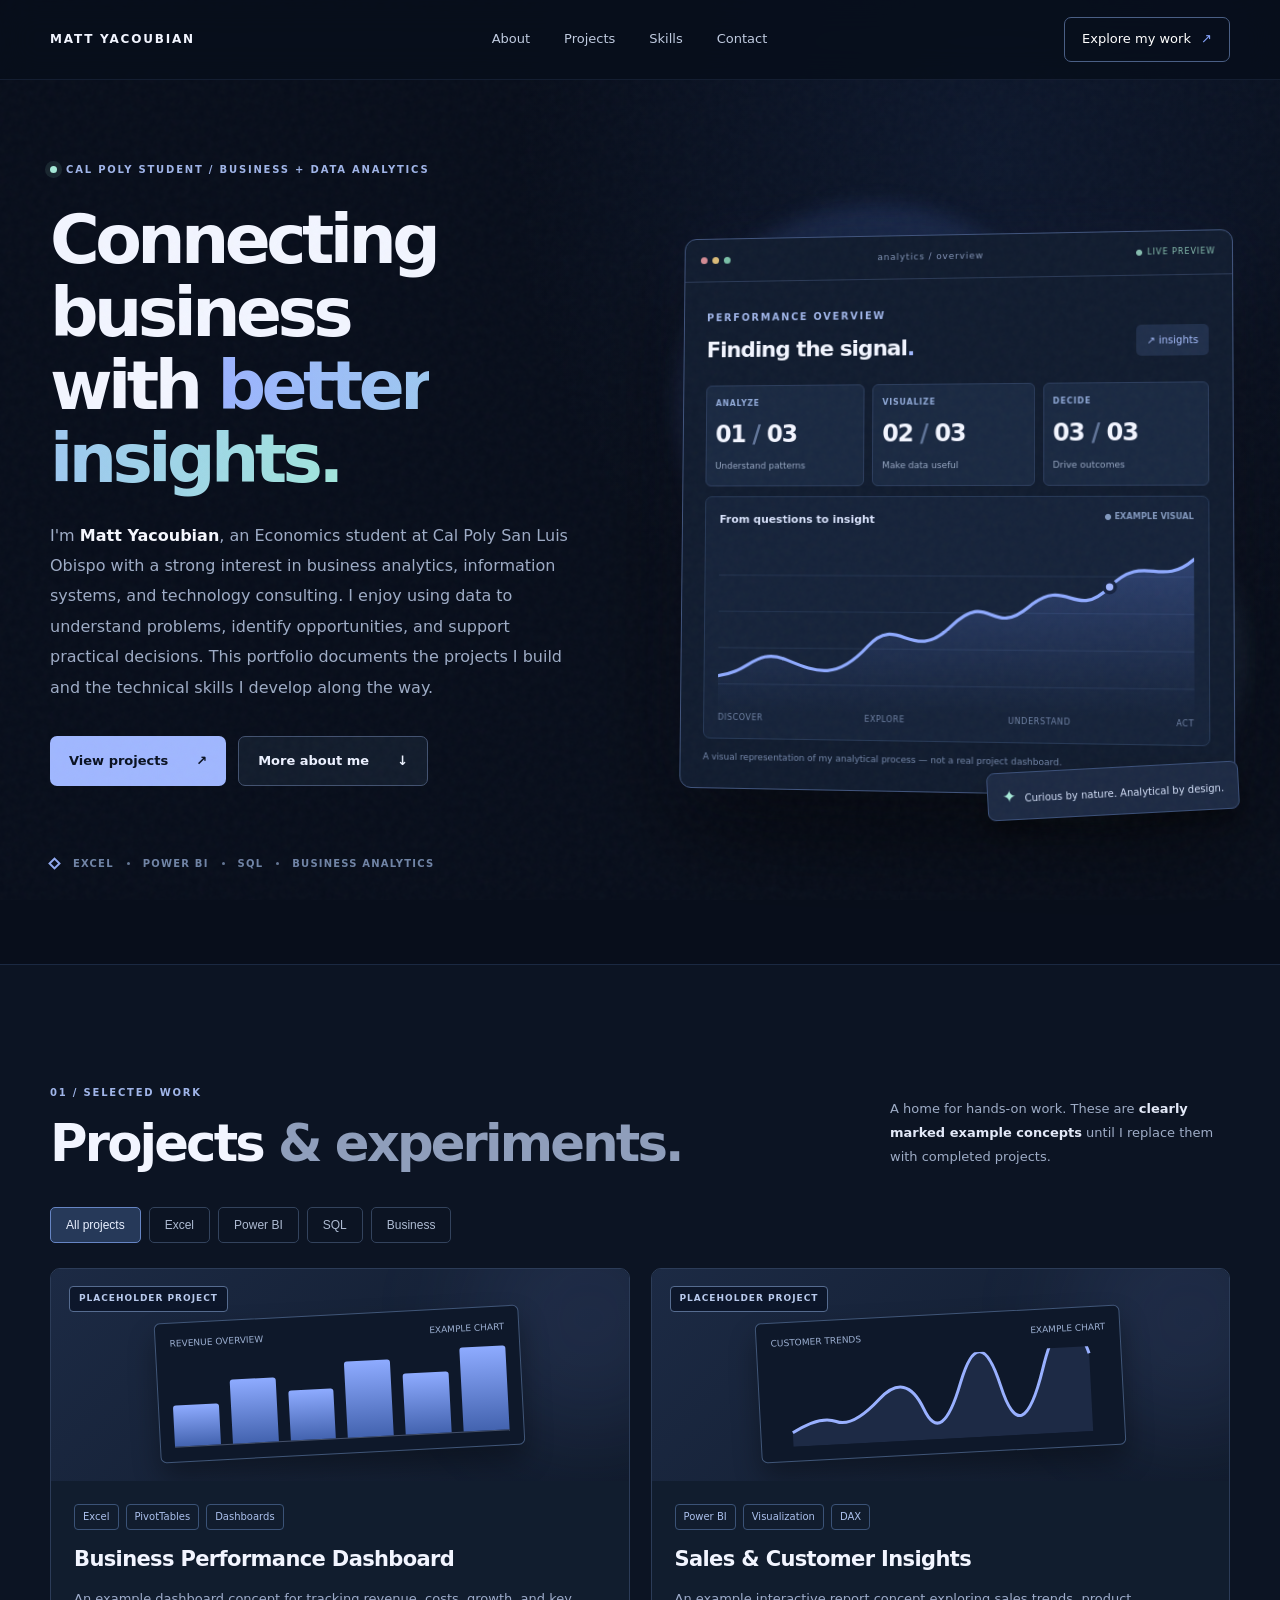
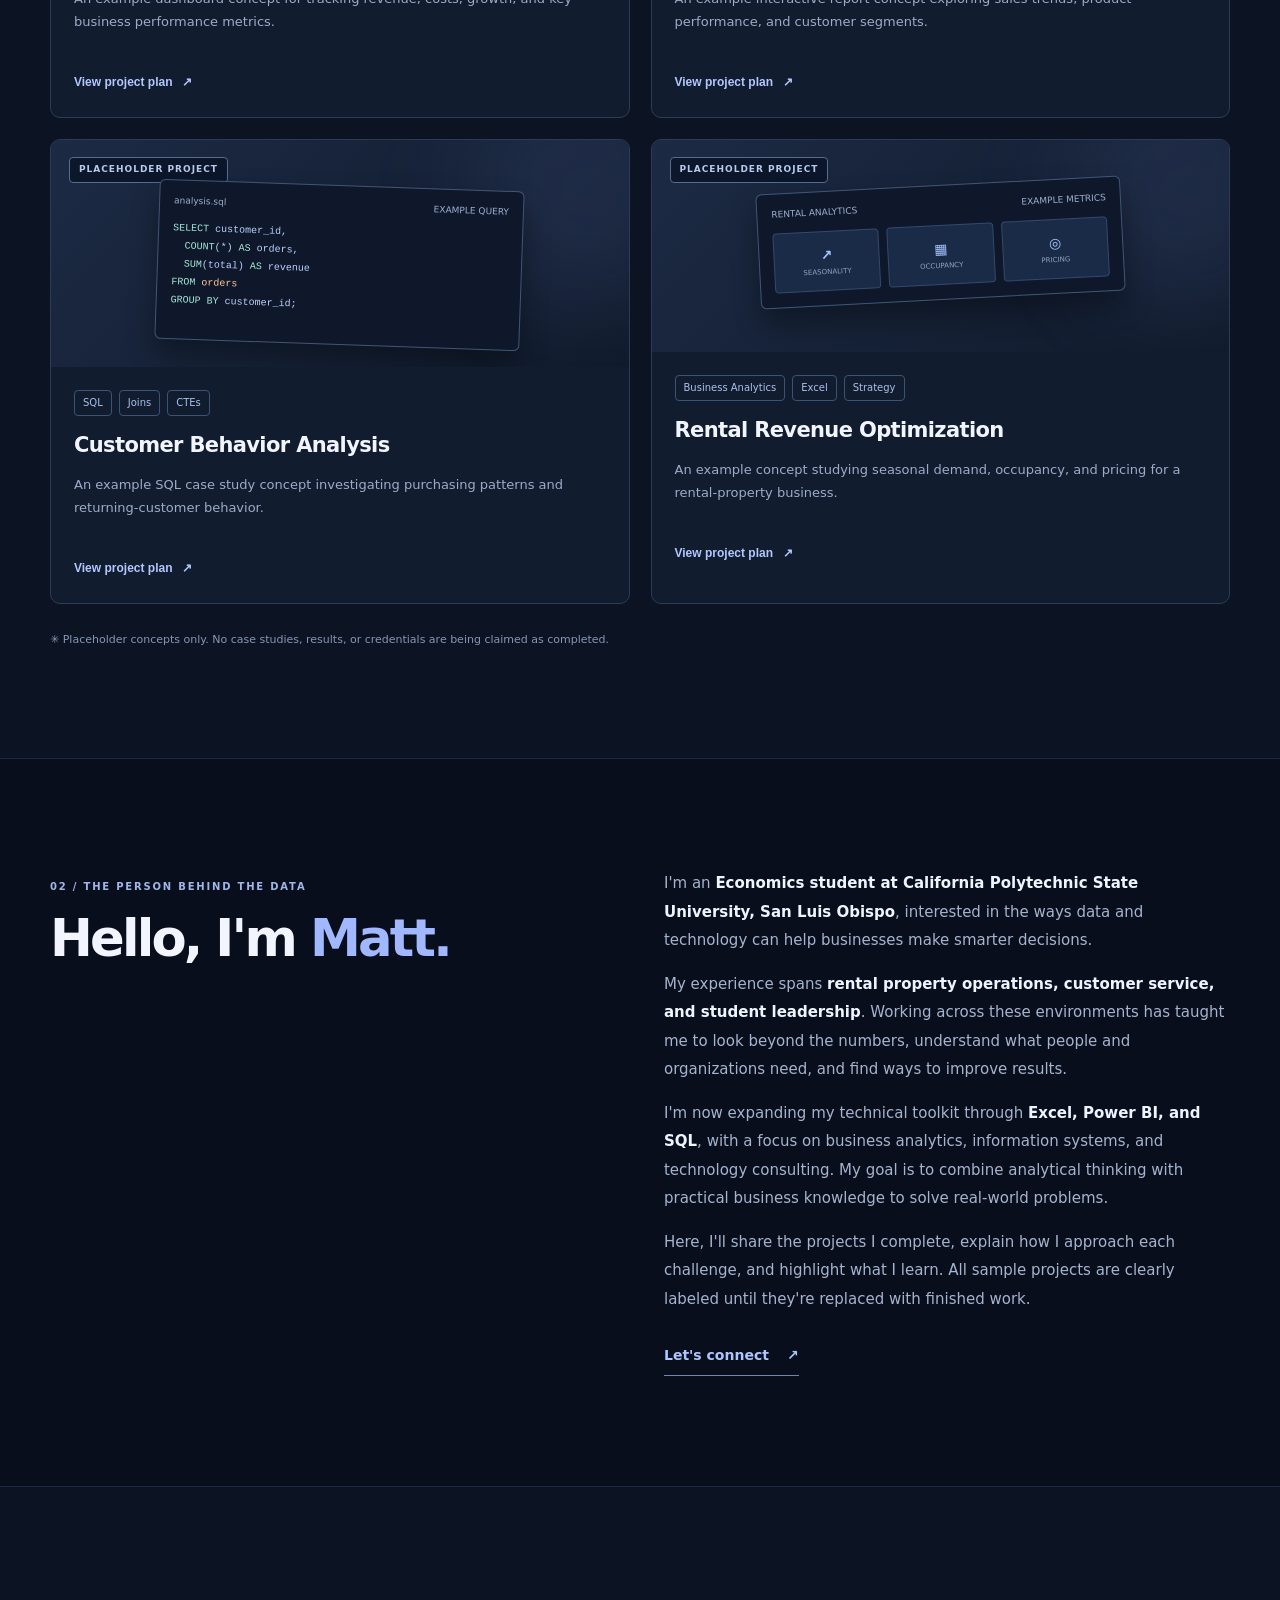
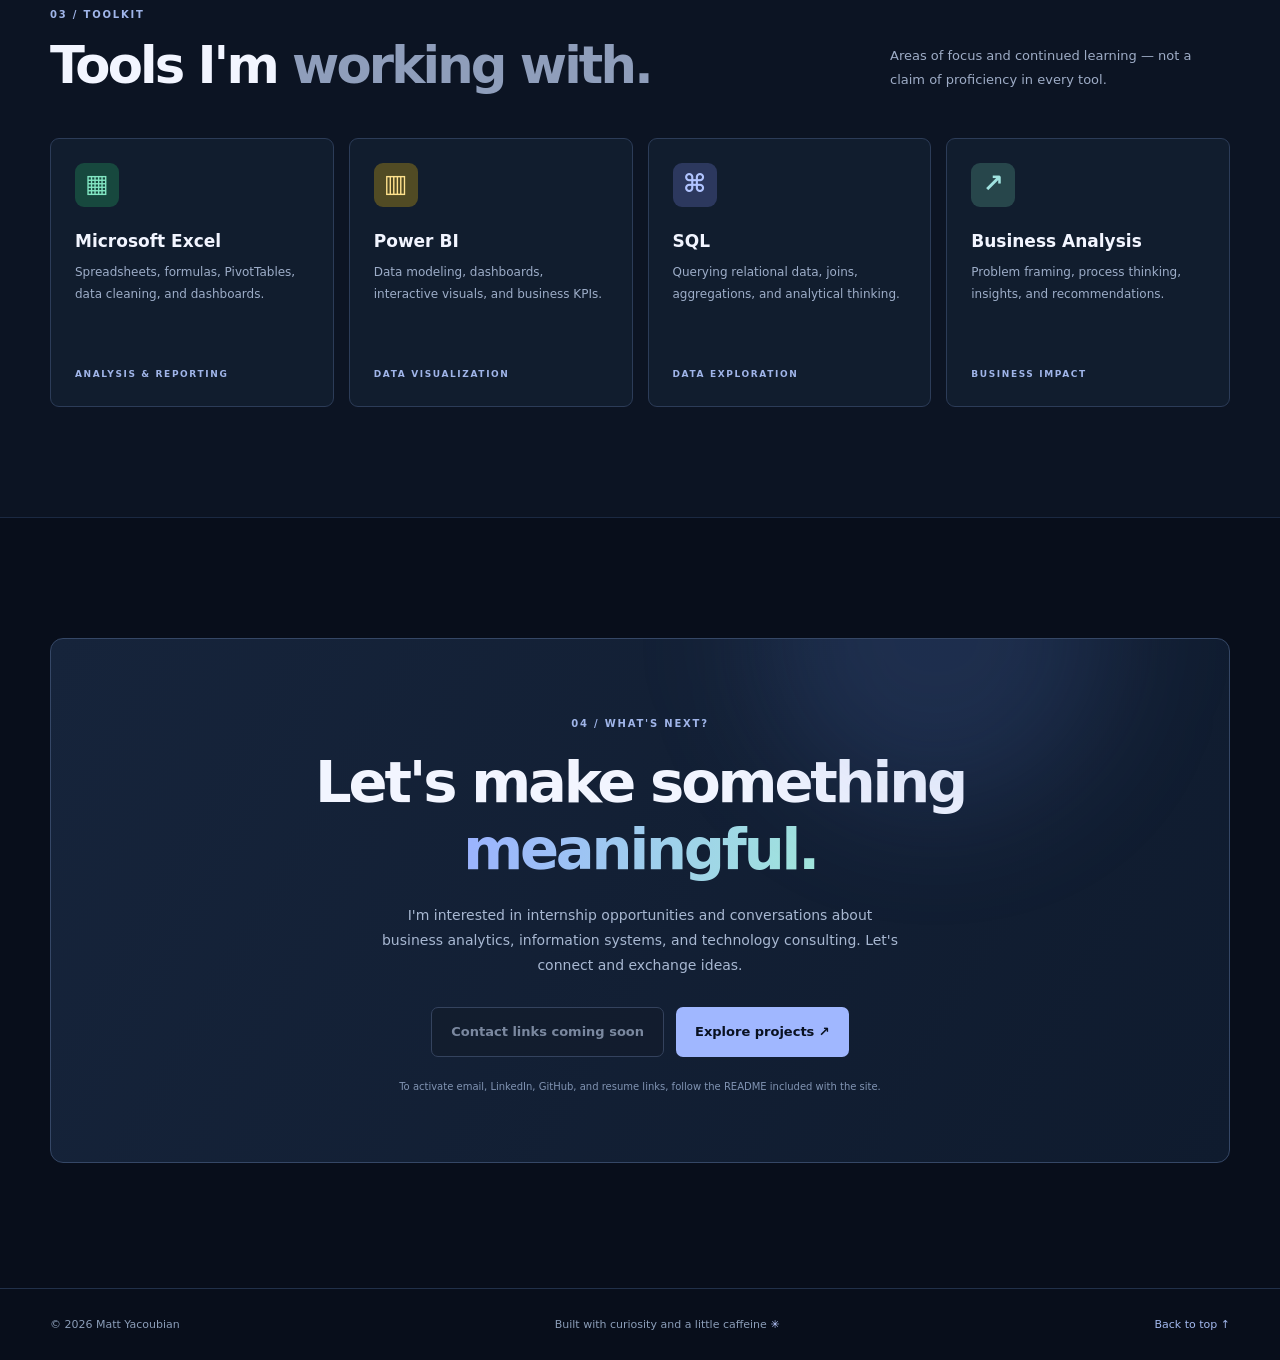
==== index.html @ ed836f5a "Simplify wordmark link in index.html" ====
<!doctype html>
<html lang="en">
<head>
  <meta charset="utf-8">
  <meta name="viewport" content="width=device-width, initial-scale=1">
  <meta name="theme-color" content="#080e1b">
  <meta name="description" content="Matt Yacoubian is a Cal Poly Economics student focused on business analytics, information systems, and technology consulting. Explore developing projects in Excel, Power BI, and SQL.">
  <title>Matt Yacoubian | Business & Data Analytics</title>
  <link rel="stylesheet" href="styles.css">
  <script src="script.js" defer></script>
</head>
<body>
  <div class="noise" aria-hidden="true"></div>
  <header class="site-header">
    <div class="shell header-inner">
<a class="wordmark" href="#home">MATT YACOUBIAN</a>
      <button class="menu-toggle" aria-label="Open menu" aria-expanded="false" aria-controls="nav-links"><span></span><span></span><span></span></button>
      <nav class="nav-links" id="nav-links" aria-label="Main navigation">
        <a href="#about">About</a><a href="#projects">Projects</a><a href="#skills">Skills</a><a href="#contact">Contact</a>
      </nav>
      <a class="nav-cta" href="#projects">Explore my work <span aria-hidden="true">↗</span></a>
    </div>
  </header>

  <main id="home">
    <section class="hero shell" aria-labelledby="hero-title">
      <div class="hero-copy">
        <p class="eyebrow"><span class="status-dot"></span> CAL POLY STUDENT  /  BUSINESS + DATA ANALYTICS</p>
        <h1 id="hero-title">Connecting business<br>with <em>better insights.</em></h1>
        <p class="hero-description">I'm <strong>Matt Yacoubian</strong>, an Economics student at Cal Poly San Luis Obispo with a strong interest in business analytics, information systems, and technology consulting. I enjoy using data to understand problems, identify opportunities, and support practical decisions. This portfolio documents the projects I build and the technical skills I develop along the way.</p>
        <div class="hero-actions"><a class="button primary" href="#projects">View projects <span>↗</span></a><a class="button secondary" href="#about">More about me <span>↓</span></a></div>
        <div class="hero-bottom"><span class="small-square"></span><span>EXCEL</span><i></i><span>POWER BI</span><i></i><span>SQL</span><i></i><span>BUSINESS ANALYTICS</span></div>
      </div>
      <div class="hero-visual" aria-label="Stylized analytics dashboard illustration">
        <div class="halo halo-one"></div><div class="halo halo-two"></div>
        <div class="dashboard-window">
          <div class="window-bar"><div class="traffic"><b></b><b></b><b></b></div><span>analytics / overview</span><span class="window-right">● LIVE PREVIEW</span></div>
          <div class="dashboard-content">
            <div class="dash-heading"><div><span class="dash-kicker">PERFORMANCE OVERVIEW</span><h2>Finding the signal<span>.</span></h2></div><span class="date-bubble">↗ insights</span></div>
            <div class="metric-grid"><div class="metric"><small>ANALYZE</small><strong>01<span> / </span>03</strong><span>Understand patterns</span></div><div class="metric"><small>VISUALIZE</small><strong>02<span> / </span>03</strong><span>Make data useful</span></div><div class="metric"><small>DECIDE</small><strong>03<span> / </span>03</strong><span>Drive outcomes</span></div></div>
            <div class="chart-panel"><div class="chart-heading"><span>From questions to insight</span><span class="chart-pip">● EXAMPLE VISUAL</span></div><svg viewBox="0 0 520 185" role="img" aria-label="Decorative upward-trending line chart, not real data"><defs><linearGradient id="area" x1="0" y1="0" x2="0" y2="1"><stop stop-color="#6b91ff" stop-opacity=".27"/><stop offset="1" stop-color="#6b91ff" stop-opacity="0"/></linearGradient></defs><g stroke="#263653" stroke-width="1"><path d="M0 35H520 M0 75H520 M0 115H520 M0 155H520"/></g><path d="M0 146 C36 142 42 114 77 128 S133 149 167 112 S215 132 258 90 S301 103 343 68 S392 84 430 46 S483 48 520 16 V185 H0 Z" fill="url(#area)"/><path d="M0 146 C36 142 42 114 77 128 S133 149 167 112 S215 132 258 90 S301 103 343 68 S392 84 430 46 S483 48 520 16" fill="none" stroke="#8faaff" stroke-width="3.5" stroke-linecap="round"/><circle cx="430" cy="46" r="6" fill="#a2b7ff" stroke="#172442" stroke-width="4"/></svg><div class="chart-axis"><span>DISCOVER</span><span>EXPLORE</span><span>UNDERSTAND</span><span>ACT</span></div></div>
            <p class="dashboard-caption">A visual representation of my analytical process — not a real project dashboard.</p>
          </div>
        </div>
        <div class="floating-chip"><span class="chip-icon">✦</span> Curious by nature. Analytical by design.</div>
      </div>
    </section>

    <section class="section projects-section" id="projects" aria-labelledby="projects-title">
      <div class="shell">
        <div class="section-top"><div><p class="section-label">01 / SELECTED WORK</p><h2 id="projects-title">Projects <span class="heading-muted">& experiments.</span></h2></div><p class="section-intro">A home for hands-on work. These are <strong>clearly marked example concepts</strong> until I replace them with completed projects.</p></div>
        <div class="filter-bar" role="group" aria-label="Filter projects"><button class="filter active" data-filter="all" aria-pressed="true">All projects</button><button class="filter" data-filter="excel" aria-pressed="false">Excel</button><button class="filter" data-filter="powerbi" aria-pressed="false">Power BI</button><button class="filter" data-filter="sql" aria-pressed="false">SQL</button><button class="filter" data-filter="business" aria-pressed="false">Business</button></div>
        <div class="project-grid" id="project-grid"></div>
        <p class="project-footnote">✳ Placeholder concepts only. No case studies, results, or credentials are being claimed as completed.</p>
      </div>
    </section>

    <section class="section about-section shell" id="about" aria-labelledby="about-title">
      <div class="about-grid"><div><p class="section-label">02 / THE PERSON BEHIND THE DATA</p><h2 id="about-title">Hello, I'm <span class="text-gradient">Matt.</span></h2></div><div class="about-copy"><p>I'm an <strong>Economics student at California Polytechnic State University, San Luis Obispo</strong>, interested in the ways data and technology can help businesses make smarter decisions.</p><p>My experience spans <strong>rental property operations, customer service, and student leadership</strong>. Working across these environments has taught me to look beyond the numbers, understand what people and organizations need, and find ways to improve results.</p><p>I'm now expanding my technical toolkit through <strong>Excel, Power BI, and SQL</strong>, with a focus on business analytics, information systems, and technology consulting. My goal is to combine analytical thinking with practical business knowledge to solve real-world problems.</p><p>Here, I'll share the projects I complete, explain how I approach each challenge, and highlight what I learn. All sample projects are clearly labeled until they're replaced with finished work.</p><a class="text-link" href="#contact">Let's connect <span>↗</span></a></div></div>
    </section>

    <section class="section skills-section" id="skills" aria-labelledby="skills-title"><div class="shell"><div class="section-top"><div><p class="section-label">03 / TOOLKIT</p><h2 id="skills-title">Tools I'm <span class="heading-muted">working with.</span></h2></div><p class="section-intro">Areas of focus and continued learning — not a claim of proficiency in every tool.</p></div><div class="skills-grid"><article class="skill-card"><span class="skill-icon excel">▦</span><h3>Microsoft Excel</h3><p>Spreadsheets, formulas, PivotTables, data cleaning, and dashboards.</p><span class="skill-detail">ANALYSIS & REPORTING</span></article><article class="skill-card"><span class="skill-icon powerbi">▥</span><h3>Power BI</h3><p>Data modeling, dashboards, interactive visuals, and business KPIs.</p><span class="skill-detail">DATA VISUALIZATION</span></article><article class="skill-card"><span class="skill-icon sql">⌘</span><h3>SQL</h3><p>Querying relational data, joins, aggregations, and analytical thinking.</p><span class="skill-detail">DATA EXPLORATION</span></article><article class="skill-card"><span class="skill-icon strategy">↗</span><h3>Business Analysis</h3><p>Problem framing, process thinking, insights, and recommendations.</p><span class="skill-detail">BUSINESS IMPACT</span></article></div></div></section>

    <section class="section contact-section shell" id="contact" aria-labelledby="contact-title"><div class="contact-panel"><div class="contact-glow"></div><p class="section-label">04 / WHAT'S NEXT?</p><h2 id="contact-title">Let's make something <em>meaningful.</em></h2><p>I'm interested in internship opportunities and conversations about business analytics, information systems, and technology consulting. Let's connect and exchange ideas.</p><div class="contact-actions"><span class="button secondary muted-button" title="Add your email or LinkedIn URL before publishing">Contact links coming soon</span><a class="button primary" href="#projects">Explore projects ↗</a></div><small>To activate email, LinkedIn, GitHub, and resume links, follow the README included with the site.</small></div></section>
  </main>
  <footer class="site-footer"><div class="shell footer-inner"><span>© <span id="year"></span> Matt Yacoubian</span><span>Built with curiosity and a little caffeine <span class="footer-spark">✳</span></span><a href="#home">Back to top ↑</a></div></footer>
  <dialog id="project-dialog" aria-labelledby="dialog-title"><button class="dialog-close" id="dialog-close" aria-label="Close project details">×</button><p class="section-label">PROJECT CONCEPT · NOT YET COMPLETED</p><div id="dialog-content"></div></dialog>
</body>
</html>
---- styles.css ----
:root{color-scheme:dark;--bg:#080e1b;--surface:#101a2b;--surface2:#121e32;--stroke:#26334b;--text:#f2f5ff;--muted:#9eacc6;--accent:#88a6ff;--accent2:#a6e9d8;--max:1180px}*{box-sizing:border-box}html{scroll-behavior:smooth;scroll-padding-top:90px}body{margin:0;background:var(--bg);color:var(--text);font-family:Inter,ui-sans-serif,system-ui,-apple-system,BlinkMacSystemFont,"Segoe UI",sans-serif;line-height:1.55}body::before{content:"";position:absolute;top:0;right:0;width:65vw;height:800px;background:radial-gradient(ellipse at 65% 20%,#233d7036,transparent 62%);pointer-events:none}.noise{position:fixed;inset:0;opacity:.03;pointer-events:none;background-image:url("data:image/svg+xml,%3Csvg viewBox='0 0 180 180' xmlns='http://www.w3.org/2000/svg'%3E%3Cfilter id='n'%3E%3CfeTurbulence type='fractalNoise' baseFrequency='.7' numOctaves='3' stitchTiles='stitch'/%3E%3C/filter%3E%3Crect width='100%25' height='100%25' filter='url(%23n)'/%3E%3C/svg%3E");z-index:3}.shell{width:min(calc(100% - 64px),var(--max));margin-inline:auto}.site-header{position:sticky;top:0;z-index:10;background:#080e1bdc;backdrop-filter:blur(16px);border-bottom:1px solid #26334b77}.header-inner{height:79px;display:flex;align-items:center;justify-content:space-between;gap:28px}.wordmark{text-decoration:none;display:flex;align-items:center;gap:13px;color:var(--text);font-size:12px;letter-spacing:.15em;font-weight:800;white-space:nowrap}.logo-mark{font-weight:900;font-size:24px;letter-spacing:-.13em;border:1px solid #4b5d83;border-radius:10px;width:42px;height:42px;display:grid;place-items:center;line-height:1;padding-right:5px}.logo-mark span{color:var(--accent)}.nav-links{display:flex;gap:34px}.nav-links a,.nav-cta{font-size:13px;color:#c0cbe0;text-decoration:none;transition:color .2s}.nav-links a:hover,.nav-cta:hover{color:#fff}.nav-cta{border:1px solid #4a5f85;padding:11px 17px;border-radius:7px;color:white}.nav-cta span{margin-left:6px;color:var(--accent)}.menu-toggle{display:none}.hero{display:grid;grid-template-columns:1.03fr .97fr;gap:38px;align-items:center;min-height:665px;padding-top:72px;padding-bottom:92px}.eyebrow,.section-label,.dash-kicker,.skill-detail{font-size:10px;letter-spacing:.18em;font-weight:800;color:#a0b5e9}.eyebrow{display:flex;align-items:center;gap:9px}.status-dot{width:7px;height:7px;background:#a6e9d8;border-radius:50%;box-shadow:0 0 0 5px #a6e9d81a}.hero h1{font-size:clamp(50px,5.3vw,83px);line-height:1.08;letter-spacing:-.067em;margin:25px 0}.hero h1 em,.contact-panel h2 em{font-style:normal;background:linear-gradient(100deg,#9bb2ff,#a1e6dc);background-clip:text;color:transparent}.hero-description{font-size:16px;max-width:530px;color:var(--muted);line-height:1.9}.hero-description strong{color:#f5f7fe;font-weight:600}.hero-actions{display:flex;gap:12px;margin-top:33px;flex-wrap:wrap}.button{display:inline-flex;align-items:center;justify-content:center;gap:28px;padding:14px 19px;min-height:47px;text-decoration:none;border-radius:7px;font-size:13px;font-weight:700;transition:transform .2s,background .2s}.button:hover{transform:translateY(-2px)}.primary{color:#091121;background:#a0b7ff}.primary:hover{background:#c0ceff}.secondary{color:#ecf1ff;border:1px solid #435270;background:#121c2c}.secondary:hover{background:#1c2940}.hero-bottom{display:flex;align-items:center;flex-wrap:wrap;gap:13px;margin-top:70px;color:#7084a6;font-size:10px;letter-spacing:.12em;font-weight:700}.hero-bottom i{width:3px;height:3px;border-radius:100%;background:#647795}.small-square{width:9px;height:9px;border:2px solid #91a9ef;transform:rotate(45deg);margin-right:1px}.hero-visual{position:relative;isolation:isolate;padding:28px 0}.halo{position:absolute;border-radius:50%;filter:blur(10px);z-index:-1}.halo-one{background:#5376cf30;width:400px;height:400px;top:0;left:0}.halo-two{background:#5e92b328;width:330px;height:330px;right:-16px;bottom:0}.dashboard-window{transform:perspective(1300px) rotateY(-5deg) rotateX(2deg);border:1px solid #40547d;border-radius:12px;background:#111c2f;box-shadow:0 40px 100px #0009,0 0 70px #6887ec13;overflow:hidden}.window-bar{height:44px;display:flex;align-items:center;justify-content:space-between;gap:10px;border-bottom:1px solid #2b3a57;padding:0 16px;color:#8395b8;font-size:9px;letter-spacing:.1em}.traffic{display:flex;gap:5px}.traffic b{width:7px;height:7px;border-radius:50%;background:#5a6a86}.traffic b:first-child{background:#d38b94}.traffic b:nth-child(2){background:#dabb78}.traffic b:nth-child(3){background:#79bfa7}.window-right{color:#86bdaf;font-size:8px}.dashboard-content{padding:23px}.dash-heading{display:flex;justify-content:space-between;align-items:center;gap:12px}.dash-heading h2{font-size:22px;letter-spacing:-.045em;margin:5px 0 19px}.dash-heading h2 span{color:#a0b7ff}.date-bubble{background:#202f4b;color:#a8bfff;border-radius:5px;padding:8px 10px;font-size:10px}.metric-grid{display:grid;grid-template-columns:repeat(3,1fr);gap:8px}.metric{background:#1a2942;border:1px solid #2c3d5d;padding:12px 9px;border-radius:6px;display:flex;flex-direction:column;gap:7px}.metric small{color:#90a9d7;font-size:8px;font-weight:800;letter-spacing:.1em}.metric strong{font-size:24px;letter-spacing:-.05em;white-space:nowrap}.metric strong span{color:#62769a}.metric>span{color:#98a9c4;font-size:9px}.chart-panel{border-radius:7px;margin-top:10px;background:#16233a;padding:14px;border:1px solid #273957}.chart-heading{display:flex;justify-content:space-between;gap:10px;color:#d8e2fb;font-size:11px;font-weight:700}.chart-pip{font-size:8px;color:#8298bd}.chart-panel svg{width:100%;display:block;margin-top:16px}.chart-axis{display:flex;justify-content:space-between;color:#6f82a5;font-size:8px;letter-spacing:.08em}.dashboard-caption{font-size:9px;color:#7487aa;margin:12px 0 0}.floating-chip{position:absolute;right:-9px;bottom:4px;background:#1d2a44;box-shadow:0 12px 25px #0007;border:1px solid #3b5079;border-radius:8px;padding:10px 14px;font-size:10px;color:#d5e1fa;transform:rotate(-3deg)}.chip-icon{color:#a6e9d8;font-size:17px;margin-right:5px}.section{padding-top:110px;padding-bottom:110px}.projects-section,.skills-section{background:#0c1423;border-top:1px solid #1b2942;border-bottom:1px solid #1b2942}.section-top{display:flex;align-items:end;justify-content:space-between;gap:32px;margin-bottom:34px}.section h2{font-size:clamp(35px,4vw,52px);line-height:1.16;letter-spacing:-.055em;margin:14px 0 0}.heading-muted{color:#8f9ebb}.section-intro{color:var(--muted);max-width:340px;font-size:13px;line-height:1.85;margin:0 0 4px}.section-intro strong{color:#e3e9f8;font-weight:600}.filter-bar{display:flex;flex-wrap:wrap;gap:8px;margin-bottom:25px}.filter{border:1px solid #33435d;background:transparent;color:#aebbd2;border-radius:5px;padding:10px 15px;font-size:12px;cursor:pointer}.filter:hover,.filter.active{background:#263959;color:#e9f0ff;border-color:#6685c4}.project-grid{display:grid;grid-template-columns:repeat(2,minmax(0,1fr));gap:21px}.project-card{overflow:hidden;border:1px solid #2c3c58;background:#111d2e;border-radius:10px;transition:transform .2s,border-color .2s}.project-card:hover{transform:translateY(-4px);border-color:#5e7ab3}.project-image{min-height:212px;padding:22px;background:linear-gradient(135deg,#1c2a44,#101a2b);position:relative;overflow:hidden}.project-image::after{content:"";position:absolute;width:240px;height:240px;background:#7c9ae51b;border-radius:50%;filter:blur(48px);right:-80px;top:-70px}.placeholder-badge{position:absolute;top:17px;left:18px;z-index:1;padding:5px 9px;border-radius:4px;background:#0a1326c9;border:1px solid #566c90;color:#b8c9ec;font-size:9px;font-weight:800;letter-spacing:.11em}.mini-window{position:relative;z-index:1;max-width:365px;margin:23px auto 0;background:#0e182a;border:1px solid #405678;border-radius:6px;padding:14px;box-shadow:0 15px 28px #0005;transform:rotate(-3deg)}.mini-window.sql{transform:rotate(2deg)}.mini-top{display:flex;justify-content:space-between;gap:8px;font-size:9px;color:#9cafd1;margin-bottom:11px}.mini-bars{height:85px;display:flex;align-items:end;gap:12px;border-bottom:1px solid #45516b}.mini-bars b{display:block;flex:1;background:linear-gradient(#8eabff,#4363af);border-radius:3px 3px 0 0}.mini-bars b:nth-child(1){height:49%}.mini-bars b:nth-child(2){height:76%}.mini-bars b:nth-child(3){height:60%}.mini-bars b:nth-child(4){height:91%}.mini-bars b:nth-child(5){height:72%}.mini-bars b:nth-child(6){height:100%}.mini-line{height:85px;position:relative}.mini-line svg{width:100%;height:100%}.mini-code{height:105px;font-family:monospace;font-size:10px;color:#bad1ff;line-height:1.8;white-space:nowrap}.mini-code .kw{color:#a6e9d8}.mini-code .str{color:#ffc79d}.mini-statrow{display:grid;grid-template-columns:repeat(3,1fr);gap:8px}.mini-statrow span{border:1px solid #35496c;background:#1a2b48;padding:13px 7px;color:#a9c5ff;font-size:14px;text-align:center;border-radius:4px;font-weight:800}.mini-statrow small{display:block;font-size:7px;color:#91a3c4;font-weight:500}.project-body{padding:23px}.project-tags{display:flex;gap:7px;flex-wrap:wrap}.tag{border:1px solid #3b5377;padding:4px 8px;border-radius:4px;color:#abc0ec;font-size:10px}.project-body h3{font-size:21px;letter-spacing:-.03em;margin:13px 0 9px}.project-body p{color:#9dabca;font-size:13px;line-height:1.75;min-height:68px}.project-view{display:inline-flex;align-items:center;gap:10px;color:#b4c7ff;background:transparent;padding:0;border:0;font-size:12px;font-weight:700;cursor:pointer;margin-top:3px}.project-view:hover{text-decoration:underline}.project-footnote{font-size:11px;color:#8497b6;margin:27px 0 0}.about-grid{display:grid;grid-template-columns:1fr 1.06fr;gap:80px}.text-gradient{color:#a1b7ff}.about-copy{font-size:15px;color:#a5b4cf;line-height:1.9}.about-copy p:first-child{margin-top:0}.about-copy strong{color:#f0f4ff;font-weight:600}.text-link{display:inline-flex;gap:18px;color:#b0c5ff;text-decoration:none;border-bottom:1px solid #7086ac;padding-bottom:6px;margin-top:14px;font-size:14px;font-weight:700}.skills-grid{display:grid;grid-template-columns:repeat(4,minmax(0,1fr));gap:15px;margin-top:42px}.skill-card{background:#111d2e;border:1px solid #2c3c58;border-radius:9px;padding:24px;min-height:269px;display:flex;flex-direction:column}.skill-icon{display:grid;place-items:center;border-radius:9px;height:44px;width:44px;font-size:25px;font-weight:700;margin-bottom:21px;background:#243b55;color:#aed3ff}.skill-icon.excel{background:#17483e;color:#82e6c3}.skill-icon.powerbi{background:#514b24;color:#ffe28d}.skill-icon.sql{background:#2c385e;color:#b1c4ff}.skill-icon.strategy{background:#27464b;color:#a1e3e0}.skill-card h3{font-size:17px;margin:0 0 8px}.skill-card p{color:#9dadc8;font-size:12px;line-height:1.8;margin:0 0 23px}.skill-detail{margin-top:auto;font-size:9px}.contact-section{padding-top:120px;padding-bottom:125px}.contact-panel{position:relative;overflow:hidden;background:linear-gradient(120deg,#16243b,#0f1b2e);border:1px solid #354766;border-radius:13px;text-align:center;padding:67px 25px}.contact-glow{position:absolute;right:10%;top:-180px;background:#5d7ed12b;filter:blur(60px);width:350px;height:350px;border-radius:50%;pointer-events:none}.contact-panel h2{max-width:680px;margin:19px auto;font-size:clamp(36px,4.5vw,60px)}.contact-panel>p:not(.section-label){max-width:520px;color:#a8b8d2;font-size:14px;line-height:1.8;margin:0 auto}.contact-actions{display:flex;justify-content:center;gap:12px;flex-wrap:wrap;margin-top:29px}.muted-button{cursor:not-allowed;color:#a7b5cd;opacity:.7}.contact-panel small{display:block;margin-top:22px;color:#8194b3;font-size:10px}.site-footer{border-top:1px solid #21304a;padding:27px 0}.footer-inner{display:flex;gap:18px;justify-content:space-between;color:#8b9db8;font-size:11px}.footer-inner a{color:#a3b9ef;text-decoration:none}.footer-spark{color:#b9c9ff}dialog{width:min(92vw,550px);border:1px solid #516b97;border-radius:12px;background:#121e32;color:white;padding:34px;box-shadow:0 25px 90px #000c}dialog::backdrop{background:#020816c9;backdrop-filter:blur(4px)}dialog h2{font-size:29px;letter-spacing:-.04em;margin:9px 0}dialog p{color:#b0bdd5;line-height:1.8}dialog ul{color:#b6c7e7;line-height:1.9;padding-left:20px}.dialog-close{position:absolute;right:16px;top:13px;font-size:28px;color:#c6d2eb;background:transparent;border:0;cursor:pointer}a:focus-visible,button:focus-visible{outline:2px solid #a6e9d8;outline-offset:4px}@media(max-width:1050px){.hero{grid-template-columns:1fr;padding-top:76px}.hero-copy{max-width:780px}.hero-visual{max-width:690px;width:100%;margin:0 auto}.hero-bottom{margin-top:42px}.skills-grid{grid-template-columns:repeat(2,1fr)}.nav-cta{display:none}}@media(max-width:700px){.shell{width:min(calc(100% - 36px),var(--max))}.header-inner{height:68px}.wordmark{font-size:10px}.menu-toggle{display:flex;flex-direction:column;gap:5px;border:1px solid #3a4b6d;background:#17253a;border-radius:7px;padding:12px;cursor:pointer}.menu-toggle span{width:18px;height:2px;background:#d8e3fa}.nav-links{display:none;position:absolute;top:67px;left:0;right:0;background:#111c2e;border-bottom:1px solid #354768;flex-direction:column;padding:20px 25px;gap:22px}.nav-links.open{display:flex}.hero{padding:50px 0 70px;min-height:0;gap:14px}.hero h1{font-size:clamp(42px,11vw,68px)}.eyebrow{font-size:9px}.hero-description{font-size:14px}.floating-chip{right:3px}.section{padding-top:75px;padding-bottom:75px}.section-top{display:block}.section-intro{margin-top:17px}.project-grid{grid-template-columns:1fr}.about-grid{grid-template-columns:1fr;gap:23px}.skills-grid{grid-template-columns:1fr 1fr}.skill-card{padding:18px}.footer-inner{flex-wrap:wrap}.window-right{display:none}}@media(max-width:440px){.skills-grid{grid-template-columns:1fr}.metric strong{font-size:19px}.dashboard-content{padding:13px}.dash-heading h2{font-size:18px}.dashboard-caption{font-size:8px}.hero-bottom{gap:9px;font-size:9px}.project-image{min-height:185px}.mini-window{margin-top:24px}.contact-panel{padding:54px 18px}}@media(prefers-reduced-motion:reduce){*,*::before,*::after{scroll-behavior:auto!important;transition:none!important}}
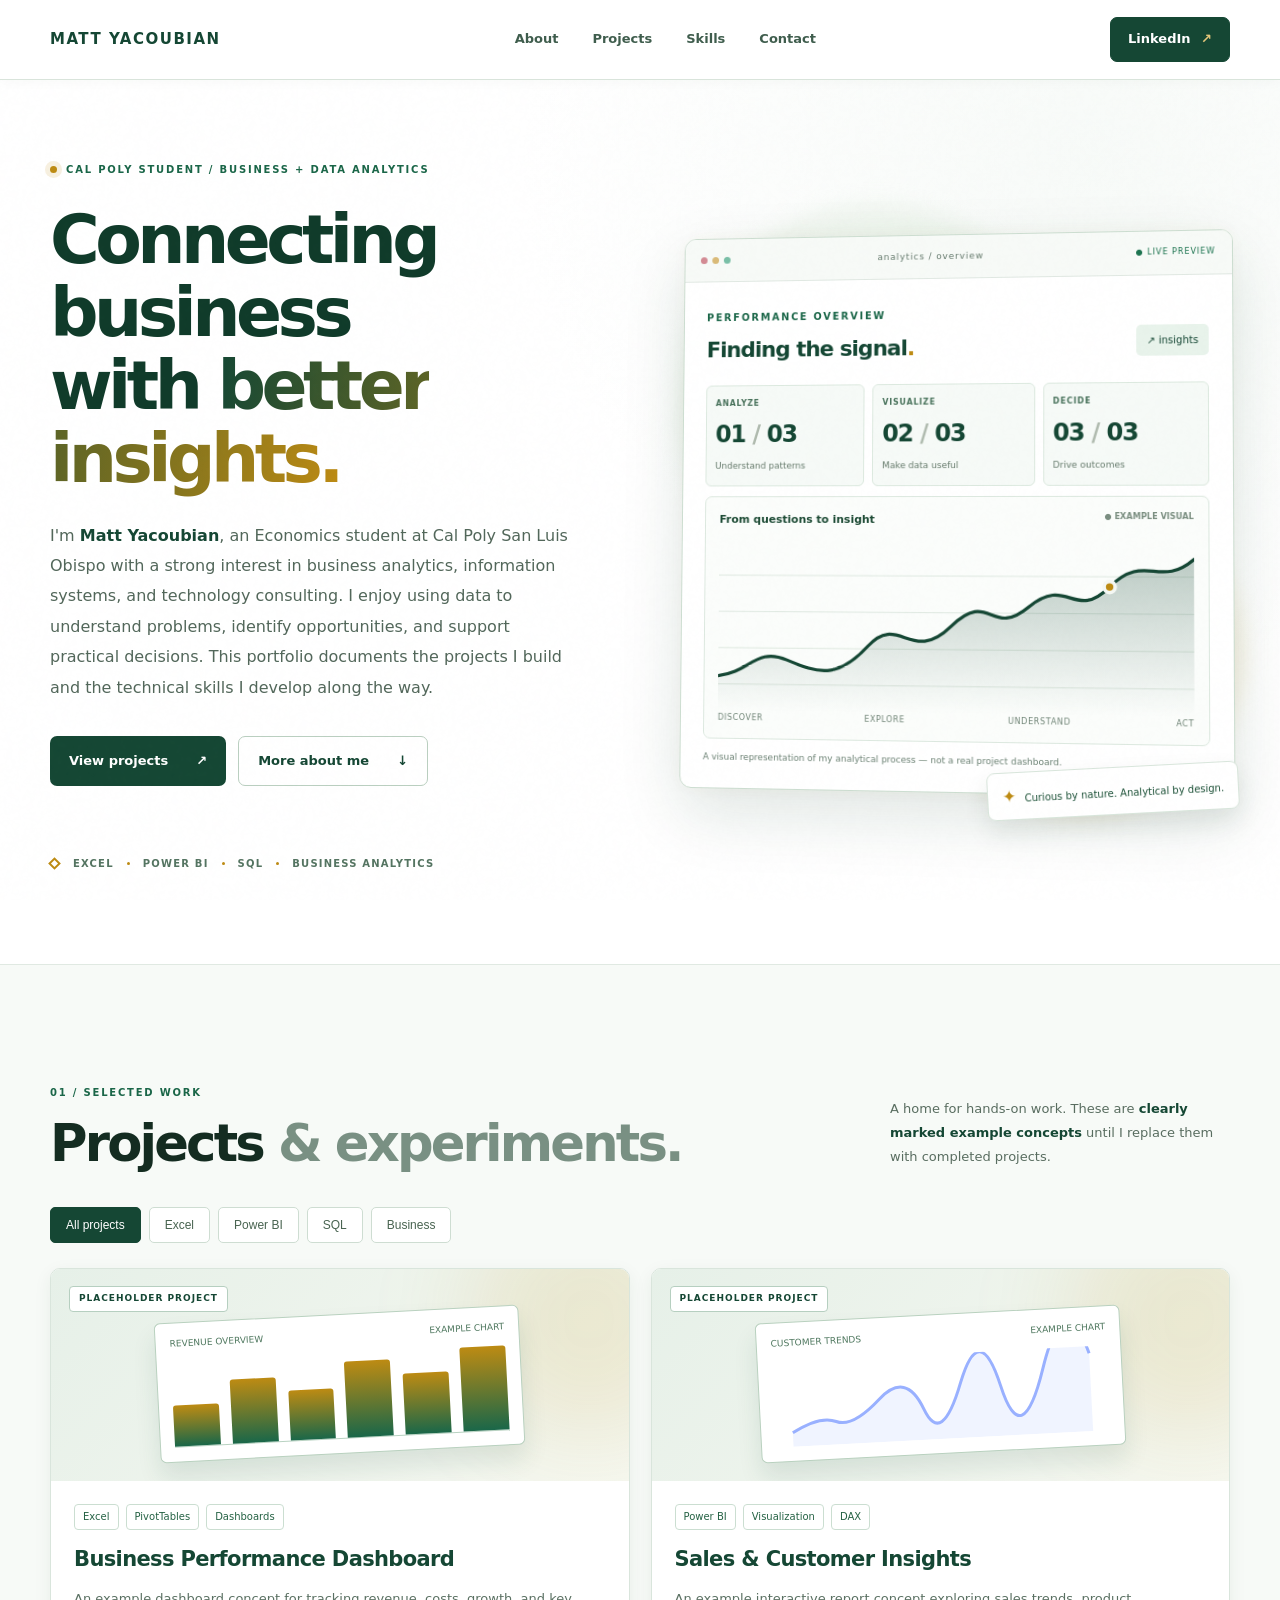
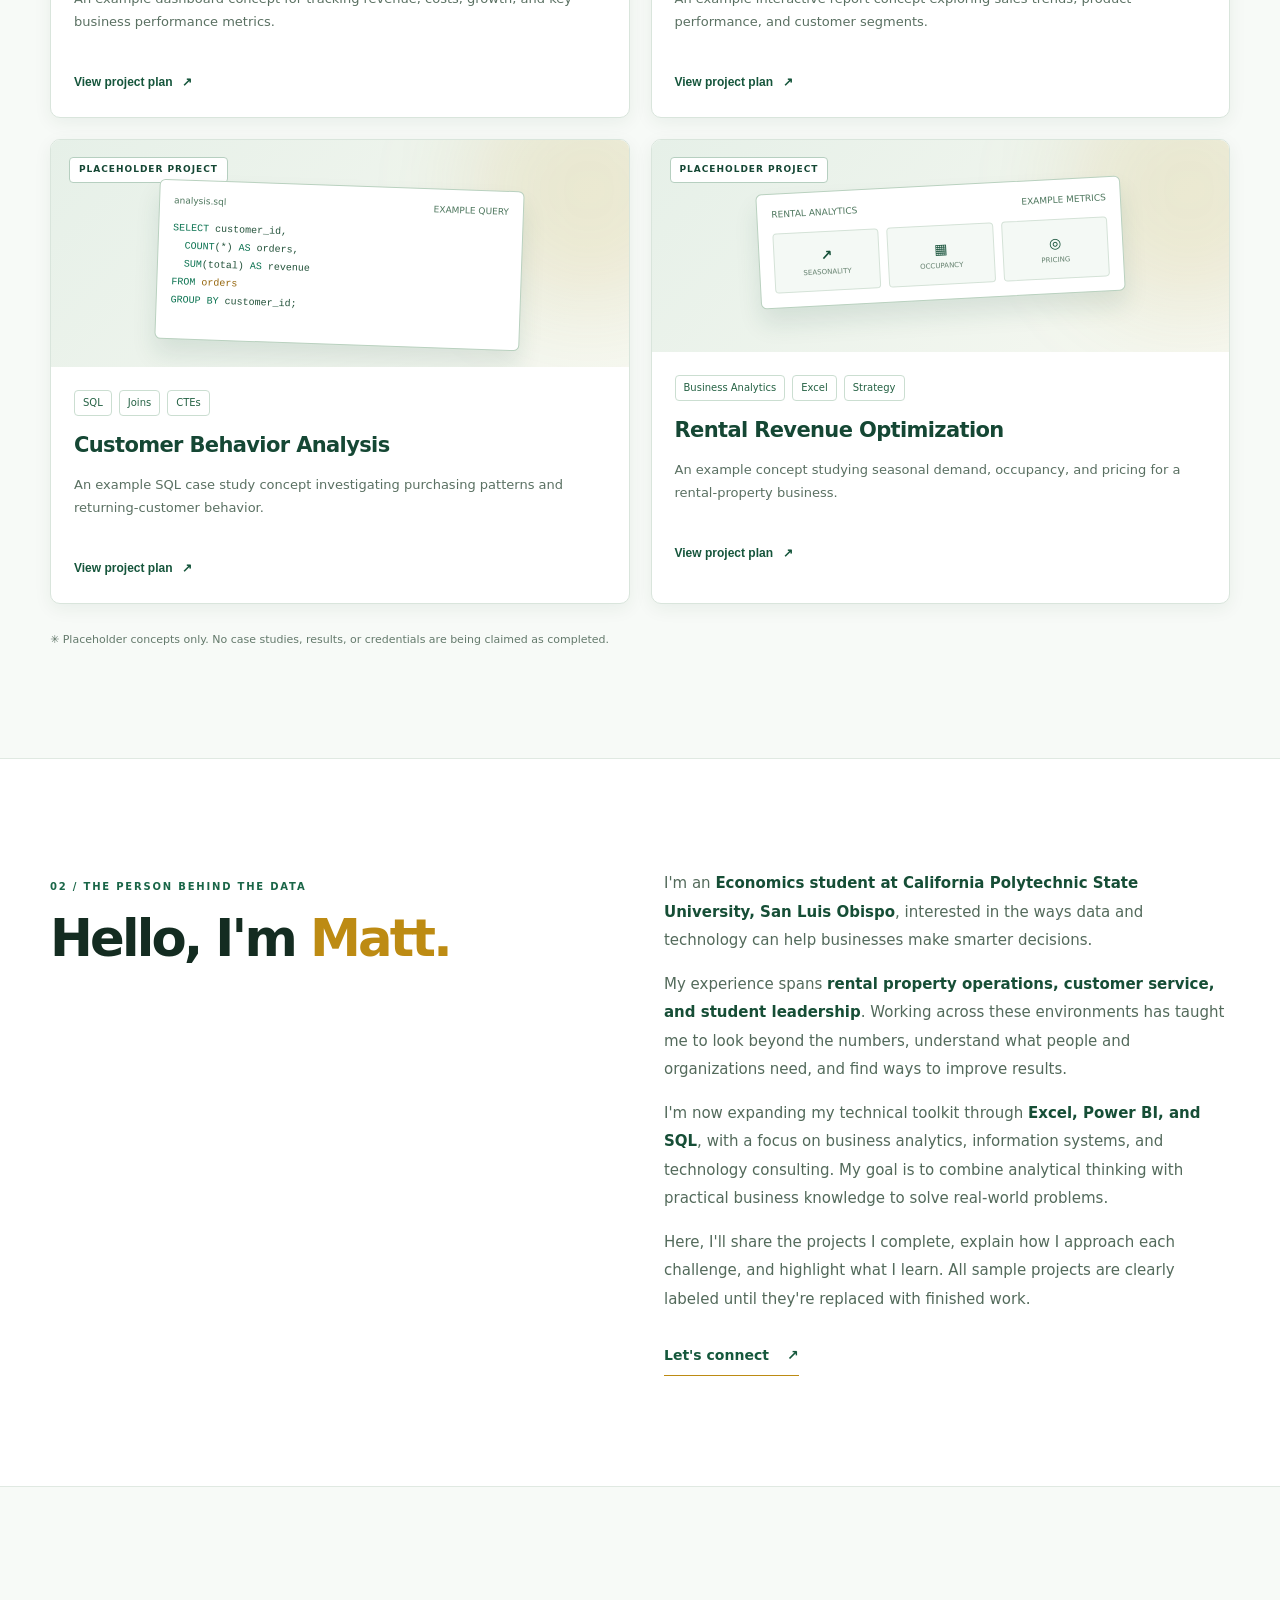
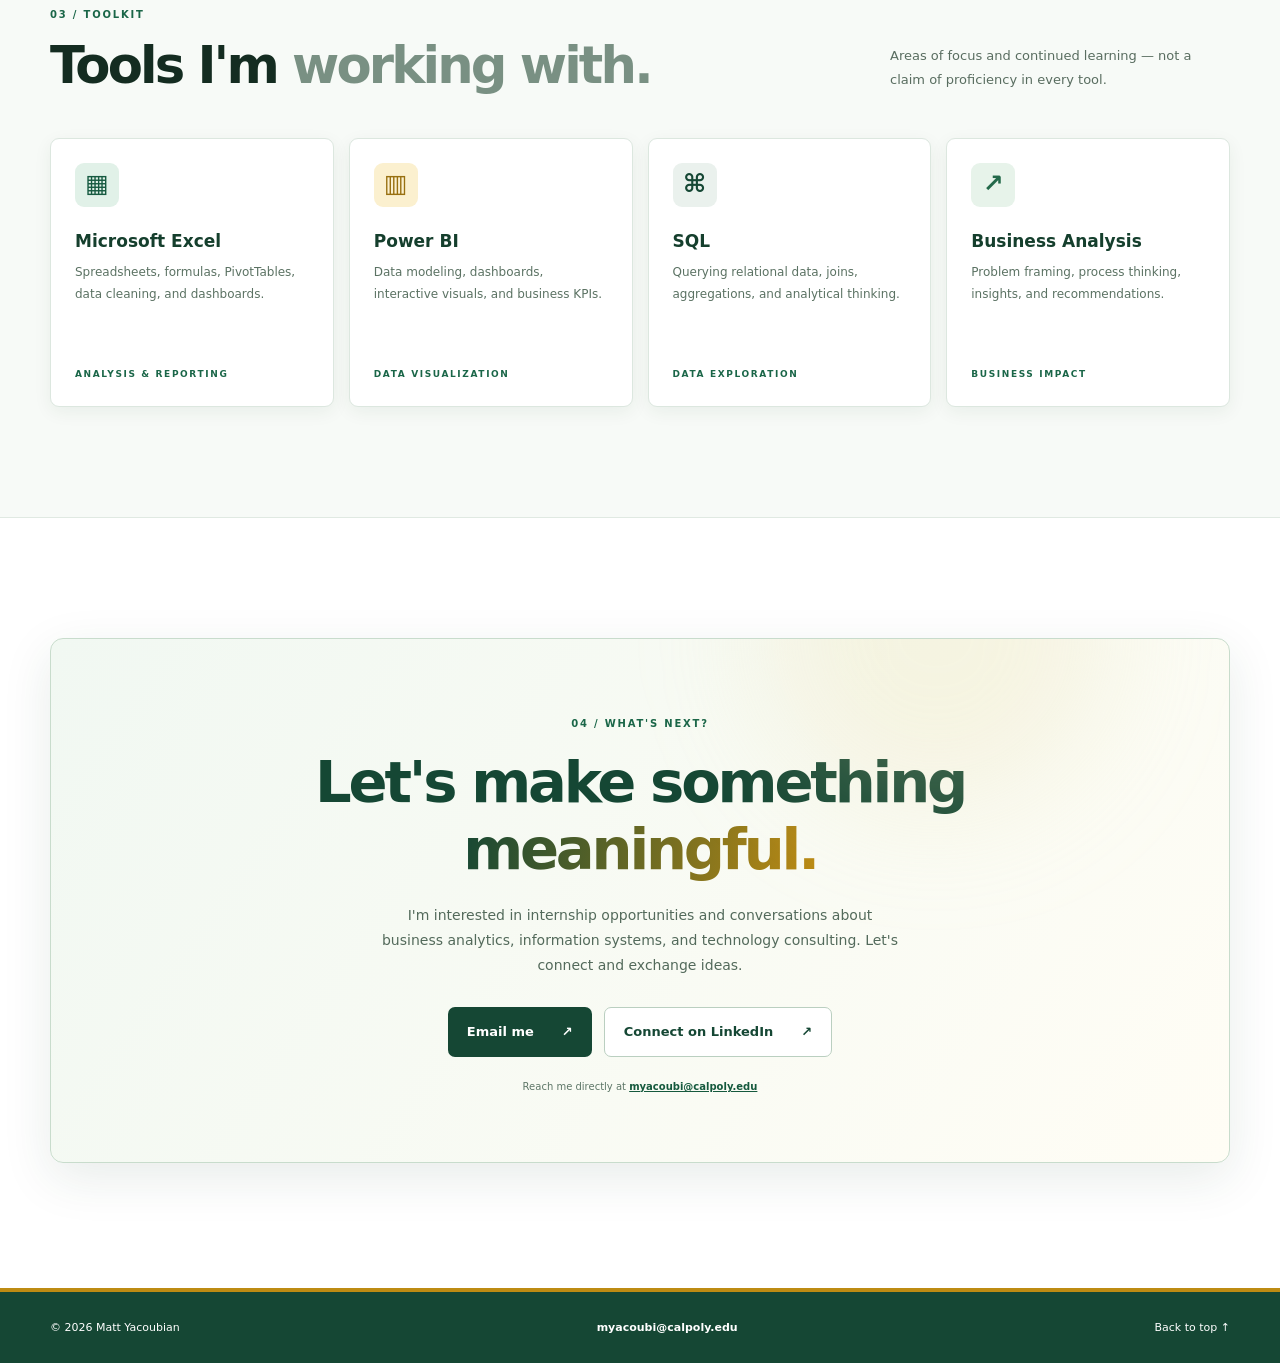
==== commit 6fd38b76: "Update theme color and contact links in index.html" ====
--- a/index.html
+++ b/index.html
@@ -3,7 +3,7 @@
 <head>
   <meta charset="utf-8">
   <meta name="viewport" content="width=device-width, initial-scale=1">
-  <meta name="theme-color" content="#080e1b">
+  <meta name="theme-color" content="#ffffff">
   <meta name="description" content="Matt Yacoubian is a Cal Poly Economics student focused on business analytics, information systems, and technology consulting. Explore developing projects in Excel, Power BI, and SQL.">
   <title>Matt Yacoubian | Business & Data Analytics</title>
   <link rel="stylesheet" href="styles.css">
@@ -13,12 +13,12 @@
   <div class="noise" aria-hidden="true"></div>
   <header class="site-header">
     <div class="shell header-inner">
-<a class="wordmark" href="#home">MATT YACOUBIAN</a>
+      <a class="wordmark" href="#home" aria-label="Matt Yacoubian home">MATT YACOUBIAN</a>
       <button class="menu-toggle" aria-label="Open menu" aria-expanded="false" aria-controls="nav-links"><span></span><span></span><span></span></button>
       <nav class="nav-links" id="nav-links" aria-label="Main navigation">
-        <a href="#about">About</a><a href="#projects">Projects</a><a href="#skills">Skills</a><a href="#contact">Contact</a>
+        <a href="#about">About</a><a href="#projects">Projects</a><a href="#skills">Skills</a><a href="#contact">Contact</a><a class="mobile-linkedin" href="https://linkedin.com/in/mattyacoubian" target="_blank" rel="noopener noreferrer">LinkedIn ↗</a>
       </nav>
-      <a class="nav-cta" href="#projects">Explore my work <span aria-hidden="true">↗</span></a>
+      <a class="nav-cta" href="https://linkedin.com/in/mattyacoubian" target="_blank" rel="noopener noreferrer" aria-label="View Matt Yacoubian on LinkedIn">LinkedIn <span aria-hidden="true">↗</span></a>
     </div>
   </header>
 
@@ -38,7 +38,7 @@
           <div class="dashboard-content">
             <div class="dash-heading"><div><span class="dash-kicker">PERFORMANCE OVERVIEW</span><h2>Finding the signal<span>.</span></h2></div><span class="date-bubble">↗ insights</span></div>
             <div class="metric-grid"><div class="metric"><small>ANALYZE</small><strong>01<span> / </span>03</strong><span>Understand patterns</span></div><div class="metric"><small>VISUALIZE</small><strong>02<span> / </span>03</strong><span>Make data useful</span></div><div class="metric"><small>DECIDE</small><strong>03<span> / </span>03</strong><span>Drive outcomes</span></div></div>
-            <div class="chart-panel"><div class="chart-heading"><span>From questions to insight</span><span class="chart-pip">● EXAMPLE VISUAL</span></div><svg viewBox="0 0 520 185" role="img" aria-label="Decorative upward-trending line chart, not real data"><defs><linearGradient id="area" x1="0" y1="0" x2="0" y2="1"><stop stop-color="#6b91ff" stop-opacity=".27"/><stop offset="1" stop-color="#6b91ff" stop-opacity="0"/></linearGradient></defs><g stroke="#263653" stroke-width="1"><path d="M0 35H520 M0 75H520 M0 115H520 M0 155H520"/></g><path d="M0 146 C36 142 42 114 77 128 S133 149 167 112 S215 132 258 90 S301 103 343 68 S392 84 430 46 S483 48 520 16 V185 H0 Z" fill="url(#area)"/><path d="M0 146 C36 142 42 114 77 128 S133 149 167 112 S215 132 258 90 S301 103 343 68 S392 84 430 46 S483 48 520 16" fill="none" stroke="#8faaff" stroke-width="3.5" stroke-linecap="round"/><circle cx="430" cy="46" r="6" fill="#a2b7ff" stroke="#172442" stroke-width="4"/></svg><div class="chart-axis"><span>DISCOVER</span><span>EXPLORE</span><span>UNDERSTAND</span><span>ACT</span></div></div>
+            <div class="chart-panel"><div class="chart-heading"><span>From questions to insight</span><span class="chart-pip">● EXAMPLE VISUAL</span></div><svg viewBox="0 0 520 185" role="img" aria-label="Decorative upward-trending line chart, not real data"><defs><linearGradient id="area" x1="0" y1="0" x2="0" y2="1"><stop stop-color="#154734" stop-opacity=".27"/><stop offset="1" stop-color="#154734" stop-opacity="0"/></linearGradient></defs><g stroke="#dce7df" stroke-width="1"><path d="M0 35H520 M0 75H520 M0 115H520 M0 155H520"/></g><path d="M0 146 C36 142 42 114 77 128 S133 149 167 112 S215 132 258 90 S301 103 343 68 S392 84 430 46 S483 48 520 16 V185 H0 Z" fill="url(#area)"/><path d="M0 146 C36 142 42 114 77 128 S133 149 167 112 S215 132 258 90 S301 103 343 68 S392 84 430 46 S483 48 520 16" fill="none" stroke="#154734" stroke-width="3.5" stroke-linecap="round"/><circle cx="430" cy="46" r="6" fill="#bd8b13" stroke="#f5f8f4" stroke-width="4"/></svg><div class="chart-axis"><span>DISCOVER</span><span>EXPLORE</span><span>UNDERSTAND</span><span>ACT</span></div></div>
             <p class="dashboard-caption">A visual representation of my analytical process — not a real project dashboard.</p>
           </div>
         </div>
@@ -61,9 +61,9 @@
 
     <section class="section skills-section" id="skills" aria-labelledby="skills-title"><div class="shell"><div class="section-top"><div><p class="section-label">03 / TOOLKIT</p><h2 id="skills-title">Tools I'm <span class="heading-muted">working with.</span></h2></div><p class="section-intro">Areas of focus and continued learning — not a claim of proficiency in every tool.</p></div><div class="skills-grid"><article class="skill-card"><span class="skill-icon excel">▦</span><h3>Microsoft Excel</h3><p>Spreadsheets, formulas, PivotTables, data cleaning, and dashboards.</p><span class="skill-detail">ANALYSIS & REPORTING</span></article><article class="skill-card"><span class="skill-icon powerbi">▥</span><h3>Power BI</h3><p>Data modeling, dashboards, interactive visuals, and business KPIs.</p><span class="skill-detail">DATA VISUALIZATION</span></article><article class="skill-card"><span class="skill-icon sql">⌘</span><h3>SQL</h3><p>Querying relational data, joins, aggregations, and analytical thinking.</p><span class="skill-detail">DATA EXPLORATION</span></article><article class="skill-card"><span class="skill-icon strategy">↗</span><h3>Business Analysis</h3><p>Problem framing, process thinking, insights, and recommendations.</p><span class="skill-detail">BUSINESS IMPACT</span></article></div></div></section>
 
-    <section class="section contact-section shell" id="contact" aria-labelledby="contact-title"><div class="contact-panel"><div class="contact-glow"></div><p class="section-label">04 / WHAT'S NEXT?</p><h2 id="contact-title">Let's make something <em>meaningful.</em></h2><p>I'm interested in internship opportunities and conversations about business analytics, information systems, and technology consulting. Let's connect and exchange ideas.</p><div class="contact-actions"><span class="button secondary muted-button" title="Add your email or LinkedIn URL before publishing">Contact links coming soon</span><a class="button primary" href="#projects">Explore projects ↗</a></div><small>To activate email, LinkedIn, GitHub, and resume links, follow the README included with the site.</small></div></section>
+    <section class="section contact-section shell" id="contact" aria-labelledby="contact-title"><div class="contact-panel"><div class="contact-glow"></div><p class="section-label">04 / WHAT'S NEXT?</p><h2 id="contact-title">Let's make something <em>meaningful.</em></h2><p>I'm interested in internship opportunities and conversations about business analytics, information systems, and technology consulting. Let's connect and exchange ideas.</p><div class="contact-actions"><a class="button primary" href="mailto:myacoubi@calpoly.edu">Email me <span aria-hidden="true">↗</span></a><a class="button secondary" href="https://linkedin.com/in/mattyacoubian" target="_blank" rel="noopener noreferrer">Connect on LinkedIn <span aria-hidden="true">↗</span></a></div><small>Reach me directly at <a href="mailto:myacoubi@calpoly.edu">myacoubi@calpoly.edu</a></small></div></section>
   </main>
-  <footer class="site-footer"><div class="shell footer-inner"><span>© <span id="year"></span> Matt Yacoubian</span><span>Built with curiosity and a little caffeine <span class="footer-spark">✳</span></span><a href="#home">Back to top ↑</a></div></footer>
+  <footer class="site-footer"><div class="shell footer-inner"><span>© <span id="year"></span> Matt Yacoubian</span><a class="footer-email" href="mailto:myacoubi@calpoly.edu">myacoubi@calpoly.edu</a><a href="#home">Back to top ↑</a></div></footer>
   <dialog id="project-dialog" aria-labelledby="dialog-title"><button class="dialog-close" id="dialog-close" aria-label="Close project details">×</button><p class="section-label">PROJECT CONCEPT · NOT YET COMPLETED</p><div id="dialog-content"></div></dialog>
 </body>
 </html>
--- a/styles.css
+++ b/styles.css
@@ -1 +1,49 @@
 :root{color-scheme:dark;--bg:#080e1b;--surface:#101a2b;--surface2:#121e32;--stroke:#26334b;--text:#f2f5ff;--muted:#9eacc6;--accent:#88a6ff;--accent2:#a6e9d8;--max:1180px}*{box-sizing:border-box}html{scroll-behavior:smooth;scroll-padding-top:90px}body{margin:0;background:var(--bg);color:var(--text);font-family:Inter,ui-sans-serif,system-ui,-apple-system,BlinkMacSystemFont,"Segoe UI",sans-serif;line-height:1.55}body::before{content:"";position:absolute;top:0;right:0;width:65vw;height:800px;background:radial-gradient(ellipse at 65% 20%,#233d7036,transparent 62%);pointer-events:none}.noise{position:fixed;inset:0;opacity:.03;pointer-events:none;background-image:url("data:image/svg+xml,%3Csvg viewBox='0 0 180 180' xmlns='http://www.w3.org/2000/svg'%3E%3Cfilter id='n'%3E%3CfeTurbulence type='fractalNoise' baseFrequency='.7' numOctaves='3' stitchTiles='stitch'/%3E%3C/filter%3E%3Crect width='100%25' height='100%25' filter='url(%23n)'/%3E%3C/svg%3E");z-index:3}.shell{width:min(calc(100% - 64px),var(--max));margin-inline:auto}.site-header{position:sticky;top:0;z-index:10;background:#080e1bdc;backdrop-filter:blur(16px);border-bottom:1px solid #26334b77}.header-inner{height:79px;display:flex;align-items:center;justify-content:space-between;gap:28px}.wordmark{text-decoration:none;display:flex;align-items:center;gap:13px;color:var(--text);font-size:12px;letter-spacing:.15em;font-weight:800;white-space:nowrap}.logo-mark{font-weight:900;font-size:24px;letter-spacing:-.13em;border:1px solid #4b5d83;border-radius:10px;width:42px;height:42px;display:grid;place-items:center;line-height:1;padding-right:5px}.logo-mark span{color:var(--accent)}.nav-links{display:flex;gap:34px}.nav-links a,.nav-cta{font-size:13px;color:#c0cbe0;text-decoration:none;transition:color .2s}.nav-links a:hover,.nav-cta:hover{color:#fff}.nav-cta{border:1px solid #4a5f85;padding:11px 17px;border-radius:7px;color:white}.nav-cta span{margin-left:6px;color:var(--accent)}.menu-toggle{display:none}.hero{display:grid;grid-template-columns:1.03fr .97fr;gap:38px;align-items:center;min-height:665px;padding-top:72px;padding-bottom:92px}.eyebrow,.section-label,.dash-kicker,.skill-detail{font-size:10px;letter-spacing:.18em;font-weight:800;color:#a0b5e9}.eyebrow{display:flex;align-items:center;gap:9px}.status-dot{width:7px;height:7px;background:#a6e9d8;border-radius:50%;box-shadow:0 0 0 5px #a6e9d81a}.hero h1{font-size:clamp(50px,5.3vw,83px);line-height:1.08;letter-spacing:-.067em;margin:25px 0}.hero h1 em,.contact-panel h2 em{font-style:normal;background:linear-gradient(100deg,#9bb2ff,#a1e6dc);background-clip:text;color:transparent}.hero-description{font-size:16px;max-width:530px;color:var(--muted);line-height:1.9}.hero-description strong{color:#f5f7fe;font-weight:600}.hero-actions{display:flex;gap:12px;margin-top:33px;flex-wrap:wrap}.button{display:inline-flex;align-items:center;justify-content:center;gap:28px;padding:14px 19px;min-height:47px;text-decoration:none;border-radius:7px;font-size:13px;font-weight:700;transition:transform .2s,background .2s}.button:hover{transform:translateY(-2px)}.primary{color:#091121;background:#a0b7ff}.primary:hover{background:#c0ceff}.secondary{color:#ecf1ff;border:1px solid #435270;background:#121c2c}.secondary:hover{background:#1c2940}.hero-bottom{display:flex;align-items:center;flex-wrap:wrap;gap:13px;margin-top:70px;color:#7084a6;font-size:10px;letter-spacing:.12em;font-weight:700}.hero-bottom i{width:3px;height:3px;border-radius:100%;background:#647795}.small-square{width:9px;height:9px;border:2px solid #91a9ef;transform:rotate(45deg);margin-right:1px}.hero-visual{position:relative;isolation:isolate;padding:28px 0}.halo{position:absolute;border-radius:50%;filter:blur(10px);z-index:-1}.halo-one{background:#5376cf30;width:400px;height:400px;top:0;left:0}.halo-two{background:#5e92b328;width:330px;height:330px;right:-16px;bottom:0}.dashboard-window{transform:perspective(1300px) rotateY(-5deg) rotateX(2deg);border:1px solid #40547d;border-radius:12px;background:#111c2f;box-shadow:0 40px 100px #0009,0 0 70px #6887ec13;overflow:hidden}.window-bar{height:44px;display:flex;align-items:center;justify-content:space-between;gap:10px;border-bottom:1px solid #2b3a57;padding:0 16px;color:#8395b8;font-size:9px;letter-spacing:.1em}.traffic{display:flex;gap:5px}.traffic b{width:7px;height:7px;border-radius:50%;background:#5a6a86}.traffic b:first-child{background:#d38b94}.traffic b:nth-child(2){background:#dabb78}.traffic b:nth-child(3){background:#79bfa7}.window-right{color:#86bdaf;font-size:8px}.dashboard-content{padding:23px}.dash-heading{display:flex;justify-content:space-between;align-items:center;gap:12px}.dash-heading h2{font-size:22px;letter-spacing:-.045em;margin:5px 0 19px}.dash-heading h2 span{color:#a0b7ff}.date-bubble{background:#202f4b;color:#a8bfff;border-radius:5px;padding:8px 10px;font-size:10px}.metric-grid{display:grid;grid-template-columns:repeat(3,1fr);gap:8px}.metric{background:#1a2942;border:1px solid #2c3d5d;padding:12px 9px;border-radius:6px;display:flex;flex-direction:column;gap:7px}.metric small{color:#90a9d7;font-size:8px;font-weight:800;letter-spacing:.1em}.metric strong{font-size:24px;letter-spacing:-.05em;white-space:nowrap}.metric strong span{color:#62769a}.metric>span{color:#98a9c4;font-size:9px}.chart-panel{border-radius:7px;margin-top:10px;background:#16233a;padding:14px;border:1px solid #273957}.chart-heading{display:flex;justify-content:space-between;gap:10px;color:#d8e2fb;font-size:11px;font-weight:700}.chart-pip{font-size:8px;color:#8298bd}.chart-panel svg{width:100%;display:block;margin-top:16px}.chart-axis{display:flex;justify-content:space-between;color:#6f82a5;font-size:8px;letter-spacing:.08em}.dashboard-caption{font-size:9px;color:#7487aa;margin:12px 0 0}.floating-chip{position:absolute;right:-9px;bottom:4px;background:#1d2a44;box-shadow:0 12px 25px #0007;border:1px solid #3b5079;border-radius:8px;padding:10px 14px;font-size:10px;color:#d5e1fa;transform:rotate(-3deg)}.chip-icon{color:#a6e9d8;font-size:17px;margin-right:5px}.section{padding-top:110px;padding-bottom:110px}.projects-section,.skills-section{background:#0c1423;border-top:1px solid #1b2942;border-bottom:1px solid #1b2942}.section-top{display:flex;align-items:end;justify-content:space-between;gap:32px;margin-bottom:34px}.section h2{font-size:clamp(35px,4vw,52px);line-height:1.16;letter-spacing:-.055em;margin:14px 0 0}.heading-muted{color:#8f9ebb}.section-intro{color:var(--muted);max-width:340px;font-size:13px;line-height:1.85;margin:0 0 4px}.section-intro strong{color:#e3e9f8;font-weight:600}.filter-bar{display:flex;flex-wrap:wrap;gap:8px;margin-bottom:25px}.filter{border:1px solid #33435d;background:transparent;color:#aebbd2;border-radius:5px;padding:10px 15px;font-size:12px;cursor:pointer}.filter:hover,.filter.active{background:#263959;color:#e9f0ff;border-color:#6685c4}.project-grid{display:grid;grid-template-columns:repeat(2,minmax(0,1fr));gap:21px}.project-card{overflow:hidden;border:1px solid #2c3c58;background:#111d2e;border-radius:10px;transition:transform .2s,border-color .2s}.project-card:hover{transform:translateY(-4px);border-color:#5e7ab3}.project-image{min-height:212px;padding:22px;background:linear-gradient(135deg,#1c2a44,#101a2b);position:relative;overflow:hidden}.project-image::after{content:"";position:absolute;width:240px;height:240px;background:#7c9ae51b;border-radius:50%;filter:blur(48px);right:-80px;top:-70px}.placeholder-badge{position:absolute;top:17px;left:18px;z-index:1;padding:5px 9px;border-radius:4px;background:#0a1326c9;border:1px solid #566c90;color:#b8c9ec;font-size:9px;font-weight:800;letter-spacing:.11em}.mini-window{position:relative;z-index:1;max-width:365px;margin:23px auto 0;background:#0e182a;border:1px solid #405678;border-radius:6px;padding:14px;box-shadow:0 15px 28px #0005;transform:rotate(-3deg)}.mini-window.sql{transform:rotate(2deg)}.mini-top{display:flex;justify-content:space-between;gap:8px;font-size:9px;color:#9cafd1;margin-bottom:11px}.mini-bars{height:85px;display:flex;align-items:end;gap:12px;border-bottom:1px solid #45516b}.mini-bars b{display:block;flex:1;background:linear-gradient(#8eabff,#4363af);border-radius:3px 3px 0 0}.mini-bars b:nth-child(1){height:49%}.mini-bars b:nth-child(2){height:76%}.mini-bars b:nth-child(3){height:60%}.mini-bars b:nth-child(4){height:91%}.mini-bars b:nth-child(5){height:72%}.mini-bars b:nth-child(6){height:100%}.mini-line{height:85px;position:relative}.mini-line svg{width:100%;height:100%}.mini-code{height:105px;font-family:monospace;font-size:10px;color:#bad1ff;line-height:1.8;white-space:nowrap}.mini-code .kw{color:#a6e9d8}.mini-code .str{color:#ffc79d}.mini-statrow{display:grid;grid-template-columns:repeat(3,1fr);gap:8px}.mini-statrow span{border:1px solid #35496c;background:#1a2b48;padding:13px 7px;color:#a9c5ff;font-size:14px;text-align:center;border-radius:4px;font-weight:800}.mini-statrow small{display:block;font-size:7px;color:#91a3c4;font-weight:500}.project-body{padding:23px}.project-tags{display:flex;gap:7px;flex-wrap:wrap}.tag{border:1px solid #3b5377;padding:4px 8px;border-radius:4px;color:#abc0ec;font-size:10px}.project-body h3{font-size:21px;letter-spacing:-.03em;margin:13px 0 9px}.project-body p{color:#9dabca;font-size:13px;line-height:1.75;min-height:68px}.project-view{display:inline-flex;align-items:center;gap:10px;color:#b4c7ff;background:transparent;padding:0;border:0;font-size:12px;font-weight:700;cursor:pointer;margin-top:3px}.project-view:hover{text-decoration:underline}.project-footnote{font-size:11px;color:#8497b6;margin:27px 0 0}.about-grid{display:grid;grid-template-columns:1fr 1.06fr;gap:80px}.text-gradient{color:#a1b7ff}.about-copy{font-size:15px;color:#a5b4cf;line-height:1.9}.about-copy p:first-child{margin-top:0}.about-copy strong{color:#f0f4ff;font-weight:600}.text-link{display:inline-flex;gap:18px;color:#b0c5ff;text-decoration:none;border-bottom:1px solid #7086ac;padding-bottom:6px;margin-top:14px;font-size:14px;font-weight:700}.skills-grid{display:grid;grid-template-columns:repeat(4,minmax(0,1fr));gap:15px;margin-top:42px}.skill-card{background:#111d2e;border:1px solid #2c3c58;border-radius:9px;padding:24px;min-height:269px;display:flex;flex-direction:column}.skill-icon{display:grid;place-items:center;border-radius:9px;height:44px;width:44px;font-size:25px;font-weight:700;margin-bottom:21px;background:#243b55;color:#aed3ff}.skill-icon.excel{background:#17483e;color:#82e6c3}.skill-icon.powerbi{background:#514b24;color:#ffe28d}.skill-icon.sql{background:#2c385e;color:#b1c4ff}.skill-icon.strategy{background:#27464b;color:#a1e3e0}.skill-card h3{font-size:17px;margin:0 0 8px}.skill-card p{color:#9dadc8;font-size:12px;line-height:1.8;margin:0 0 23px}.skill-detail{margin-top:auto;font-size:9px}.contact-section{padding-top:120px;padding-bottom:125px}.contact-panel{position:relative;overflow:hidden;background:linear-gradient(120deg,#16243b,#0f1b2e);border:1px solid #354766;border-radius:13px;text-align:center;padding:67px 25px}.contact-glow{position:absolute;right:10%;top:-180px;background:#5d7ed12b;filter:blur(60px);width:350px;height:350px;border-radius:50%;pointer-events:none}.contact-panel h2{max-width:680px;margin:19px auto;font-size:clamp(36px,4.5vw,60px)}.contact-panel>p:not(.section-label){max-width:520px;color:#a8b8d2;font-size:14px;line-height:1.8;margin:0 auto}.contact-actions{display:flex;justify-content:center;gap:12px;flex-wrap:wrap;margin-top:29px}.muted-button{cursor:not-allowed;color:#a7b5cd;opacity:.7}.contact-panel small{display:block;margin-top:22px;color:#8194b3;font-size:10px}.site-footer{border-top:1px solid #21304a;padding:27px 0}.footer-inner{display:flex;gap:18px;justify-content:space-between;color:#8b9db8;font-size:11px}.footer-inner a{color:#a3b9ef;text-decoration:none}.footer-spark{color:#b9c9ff}dialog{width:min(92vw,550px);border:1px solid #516b97;border-radius:12px;background:#121e32;color:white;padding:34px;box-shadow:0 25px 90px #000c}dialog::backdrop{background:#020816c9;backdrop-filter:blur(4px)}dialog h2{font-size:29px;letter-spacing:-.04em;margin:9px 0}dialog p{color:#b0bdd5;line-height:1.8}dialog ul{color:#b6c7e7;line-height:1.9;padding-left:20px}.dialog-close{position:absolute;right:16px;top:13px;font-size:28px;color:#c6d2eb;background:transparent;border:0;cursor:pointer}a:focus-visible,button:focus-visible{outline:2px solid #a6e9d8;outline-offset:4px}@media(max-width:1050px){.hero{grid-template-columns:1fr;padding-top:76px}.hero-copy{max-width:780px}.hero-visual{max-width:690px;width:100%;margin:0 auto}.hero-bottom{margin-top:42px}.skills-grid{grid-template-columns:repeat(2,1fr)}.nav-cta{display:none}}@media(max-width:700px){.shell{width:min(calc(100% - 36px),var(--max))}.header-inner{height:68px}.wordmark{font-size:10px}.menu-toggle{display:flex;flex-direction:column;gap:5px;border:1px solid #3a4b6d;background:#17253a;border-radius:7px;padding:12px;cursor:pointer}.menu-toggle span{width:18px;height:2px;background:#d8e3fa}.nav-links{display:none;position:absolute;top:67px;left:0;right:0;background:#111c2e;border-bottom:1px solid #354768;flex-direction:column;padding:20px 25px;gap:22px}.nav-links.open{display:flex}.hero{padding:50px 0 70px;min-height:0;gap:14px}.hero h1{font-size:clamp(42px,11vw,68px)}.eyebrow{font-size:9px}.hero-description{font-size:14px}.floating-chip{right:3px}.section{padding-top:75px;padding-bottom:75px}.section-top{display:block}.section-intro{margin-top:17px}.project-grid{grid-template-columns:1fr}.about-grid{grid-template-columns:1fr;gap:23px}.skills-grid{grid-template-columns:1fr 1fr}.skill-card{padding:18px}.footer-inner{flex-wrap:wrap}.window-right{display:none}}@media(max-width:440px){.skills-grid{grid-template-columns:1fr}.metric strong{font-size:19px}.dashboard-content{padding:13px}.dash-heading h2{font-size:18px}.dashboard-caption{font-size:8px}.hero-bottom{gap:9px;font-size:9px}.project-image{min-height:185px}.mini-window{margin-top:24px}.contact-panel{padding:54px 18px}}@media(prefers-reduced-motion:reduce){*,*::before,*::after{scroll-behavior:auto!important;transition:none!important}}
+
+
+/* Cal Poly inspired professional light theme — 2026 refresh */
+:root{color-scheme:light;--bg:#ffffff;--surface:#f7faf7;--surface2:#eef4ef;--stroke:#dbe6dd;--text:#142c21;--muted:#566b5e;--accent:#154734;--accent2:#bd8b13}
+body{background:#fff;color:var(--text)}
+body::before{background:radial-gradient(ellipse at 78% 22%,#dfece23d,transparent 63%);height:740px}
+.noise{opacity:.012}
+.site-header{background:#fffffff2;border-bottom:1px solid #d9e4db;box-shadow:0 2px 12px #173e2508}
+.wordmark{color:#154734;font-size:15px;letter-spacing:.1em}
+.nav-links a{color:#3f5d4d;font-weight:600}
+.nav-links a:hover,.nav-cta:hover{color:#bd8b13}
+.nav-cta{border:1px solid #154734;background:#154734;color:#fff;font-weight:700}
+.nav-cta:hover{background:#216346;color:#fff}
+.nav-cta span{color:#e5c77a}
+.mobile-linkedin{display:none}
+.eyebrow,.section-label,.dash-kicker,.skill-detail{color:#1a6648}
+.status-dot{background:#bd8b13;box-shadow:0 0 0 5px #bd8b1321}
+.hero h1{color:#103b2a}
+.hero h1 em,.contact-panel h2 em{background:linear-gradient(100deg,#154734,#bd8b13);background-clip:text;color:transparent}
+.hero-description{color:#52675a}.hero-description strong{color:#154734}
+.button.primary{background:#154734;color:white}.button.primary:hover{background:#226247}
+.button.secondary{color:#154734;border:1px solid #bacfc0;background:#fff}.button.secondary:hover{background:#edf5ef}
+.hero-bottom{color:#547461}.hero-bottom i{background:#bd8b13}.small-square{border-color:#bd8b13}
+.halo-one{background:#d8e8d550}.halo-two{background:#e8dbb450}
+.dashboard-window{background:#fff;border:1px solid #ccddd0;box-shadow:0 24px 65px #123b2321,0 0 20px #bd8b130c}
+.window-bar{border-bottom:1px solid #e0e8e2;color:#64796c;background:#f7faf7}.traffic b{background:#b7c8bc}
+.window-right{color:#1d7450}.dash-heading h2{color:#154734}.dash-heading h2 span{color:#bd8b13}
+.date-bubble{background:#e8f3eb;color:#154734}.metric{background:#f6faf7;border:1px solid #dce9df}
+.metric small{color:#49735c}.metric strong{color:#154734}.metric strong span{color:#afbaae}.metric>span{color:#657a6b}
+.chart-panel{background:#fbfdfb;border:1px solid #dce8df}.chart-heading{color:#1d4b35}.chart-pip{color:#7a8e80}.chart-axis{color:#6f8476}.dashboard-caption{color:#6b8173}
+.floating-chip{background:#fff;border:1px solid #d8e5db;color:#1c5137;box-shadow:0 12px 25px #1c3e251a}.chip-icon{color:#bd8b13}
+.projects-section,.skills-section{background:#f7faf7;border-color:#e0e9e2}.heading-muted{color:#799083}.section-intro{color:#596d60}.section-intro strong{color:#154734}
+.filter{border:1px solid #ceddd2;color:#496451;background:#fff}.filter:hover,.filter.active{background:#154734;color:#fff;border-color:#154734}
+.project-card{background:#fff;border:1px solid #d9e5dc;box-shadow:0 5px 18px #173a2210}.project-card:hover{border-color:#7ea68e;box-shadow:0 12px 25px #173a221a}
+.project-image{background:linear-gradient(135deg,#e6f0e8,#f6f8f1)}.project-image::after{background:#bd8b1322}
+.placeholder-badge{background:#fff;border-color:#b6cfc0;color:#154734}
+.mini-window{background:#fff;border-color:#b9d1bf;box-shadow:0 15px 25px #1547341c}.mini-top{color:#4e775e}.mini-bars{border-color:#b8d2c1}.mini-bars b{background:linear-gradient(#bd8b13,#1a6749)}
+.mini-code{color:#23523a}.mini-code .kw{color:#0a7250}.mini-code .str{color:#94650b}
+.mini-statrow span{background:#f4f9f5;border-color:#d4e2d7;color:#145038}.mini-statrow small{color:#64806e}
+.project-body h3{color:#154734}.project-body p{color:#5a7062}.tag{border-color:#cbded1;color:#256244}.project-view{color:#15553b}.project-footnote{color:#647a6c}
+.text-gradient{color:#bd8b13}.about-copy{color:#536a5b}.about-copy strong{color:#164e36}.text-link{color:#15583c;border-color:#bd8b13}
+.skill-card{background:#fff;border:1px solid #dce7df;box-shadow:0 5px 18px #153f2210}.skill-icon.excel{background:#e1f1e8;color:#165a40}.skill-icon.powerbi{background:#fbf0cf;color:#987010}.skill-icon.sql{background:#eaf1ed;color:#154734}.skill-icon.strategy{background:#e7f3ea;color:#23694a}.skill-card h3{color:#153f2d}.skill-card p{color:#5b7263}
+.contact-panel{background:linear-gradient(125deg,#f1f8f2,#fffdf5);border:1px solid #c8dccc;box-shadow:0 15px 50px #1c49351a}.contact-glow{background:#e9dba83d}.contact-panel h2{color:#154734}.contact-panel>p:not(.section-label){color:#536a5b}.contact-panel small{color:#5d7667}.contact-panel small a{color:#15593d;font-weight:700}
+.site-footer{background:#154734;border-top:4px solid #bd8b13}.footer-inner,.footer-inner a{color:#fff}.footer-inner a:hover{color:#f1d88f}.footer-email{font-weight:600}
+dialog{background:#fff;border-color:#bbd1c1;color:#154734;box-shadow:0 25px 90px #0f301c55}dialog p,dialog ul{color:#54705d}.dialog-close{color:#154734}
+a:focus-visible,button:focus-visible{outline:3px solid #bd8b13}
+@media(max-width:1050px){.nav-cta{display:inline-flex}.nav-links{gap:18px}.header-inner{gap:17px}}
+@media(max-width:700px){.wordmark{font-size:12px}.nav-cta{display:none}.mobile-linkedin{display:block}.menu-toggle{background:#fff;border-color:#aec7b7}.menu-toggle span{background:#154734}.nav-links{background:#fff;border-color:#d7e5da;box-shadow:0 15px 25px #143f2418}.nav-links a{color:#154734}}
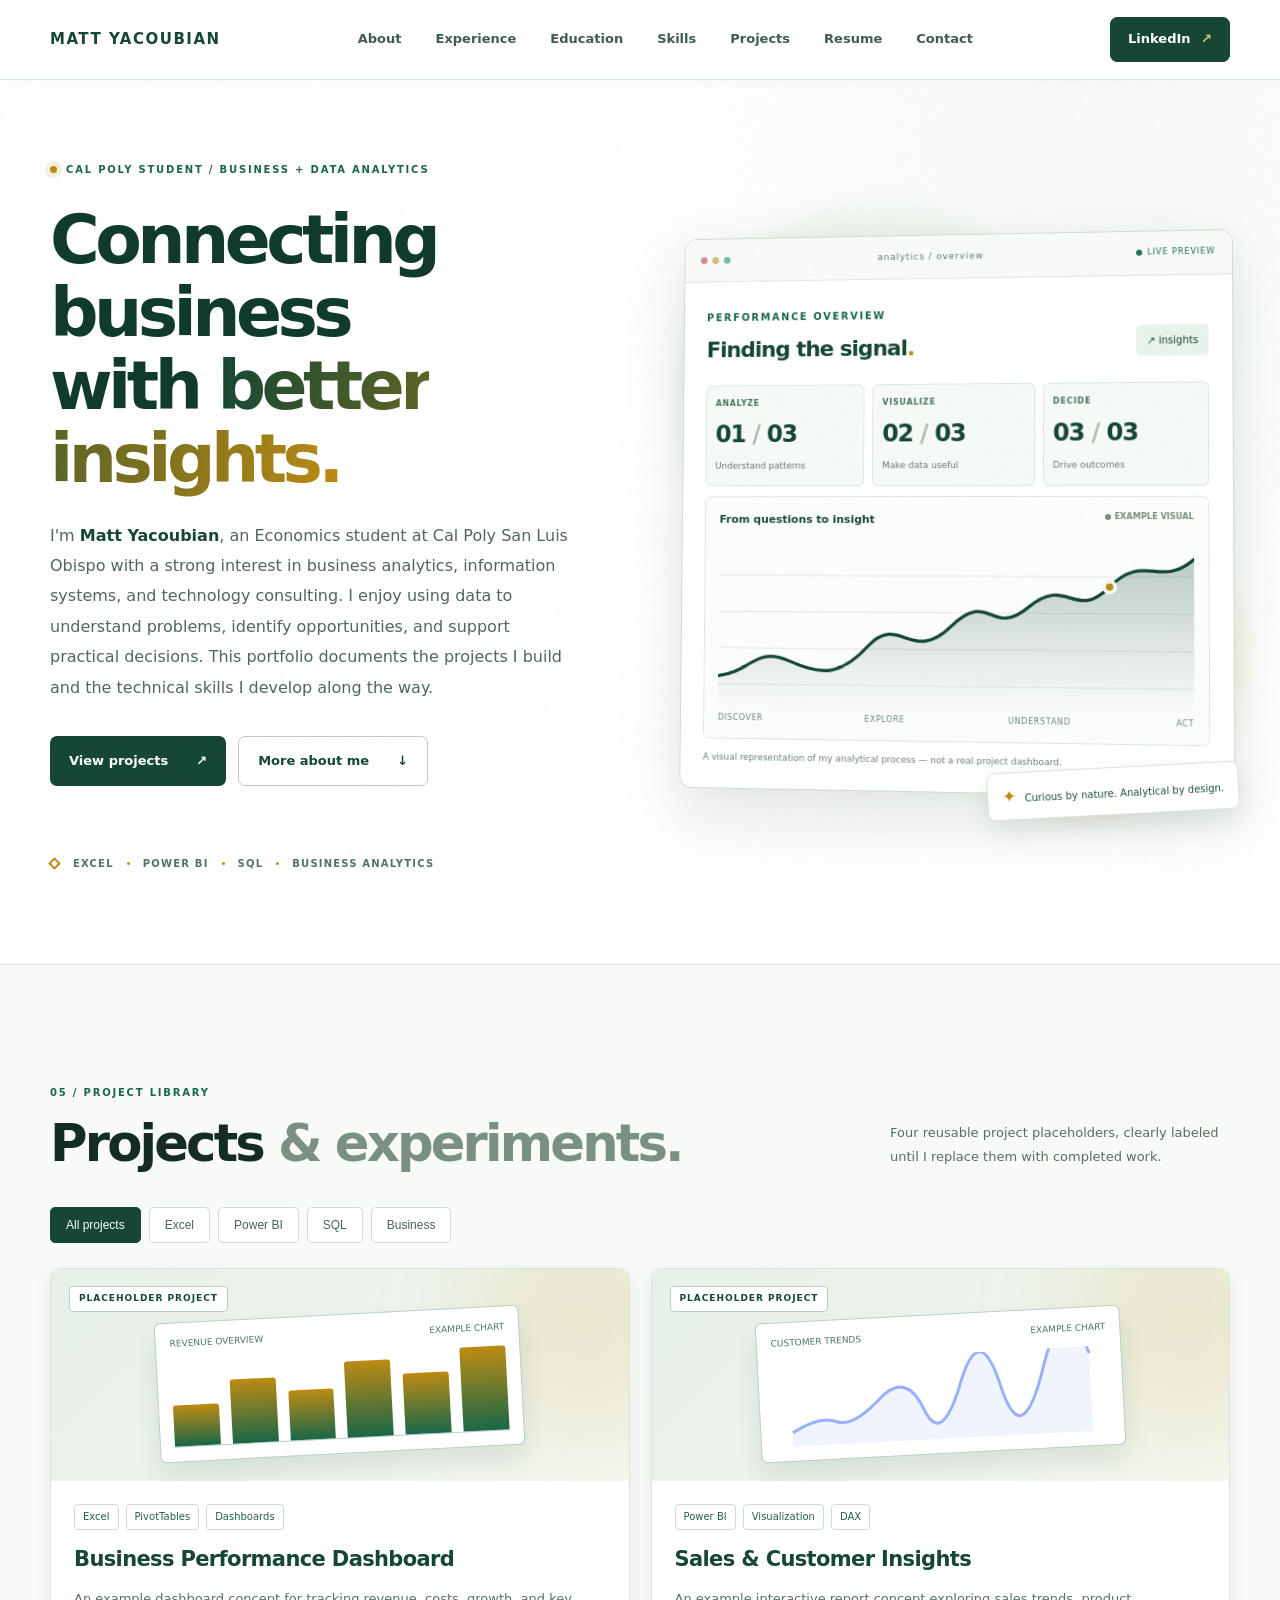
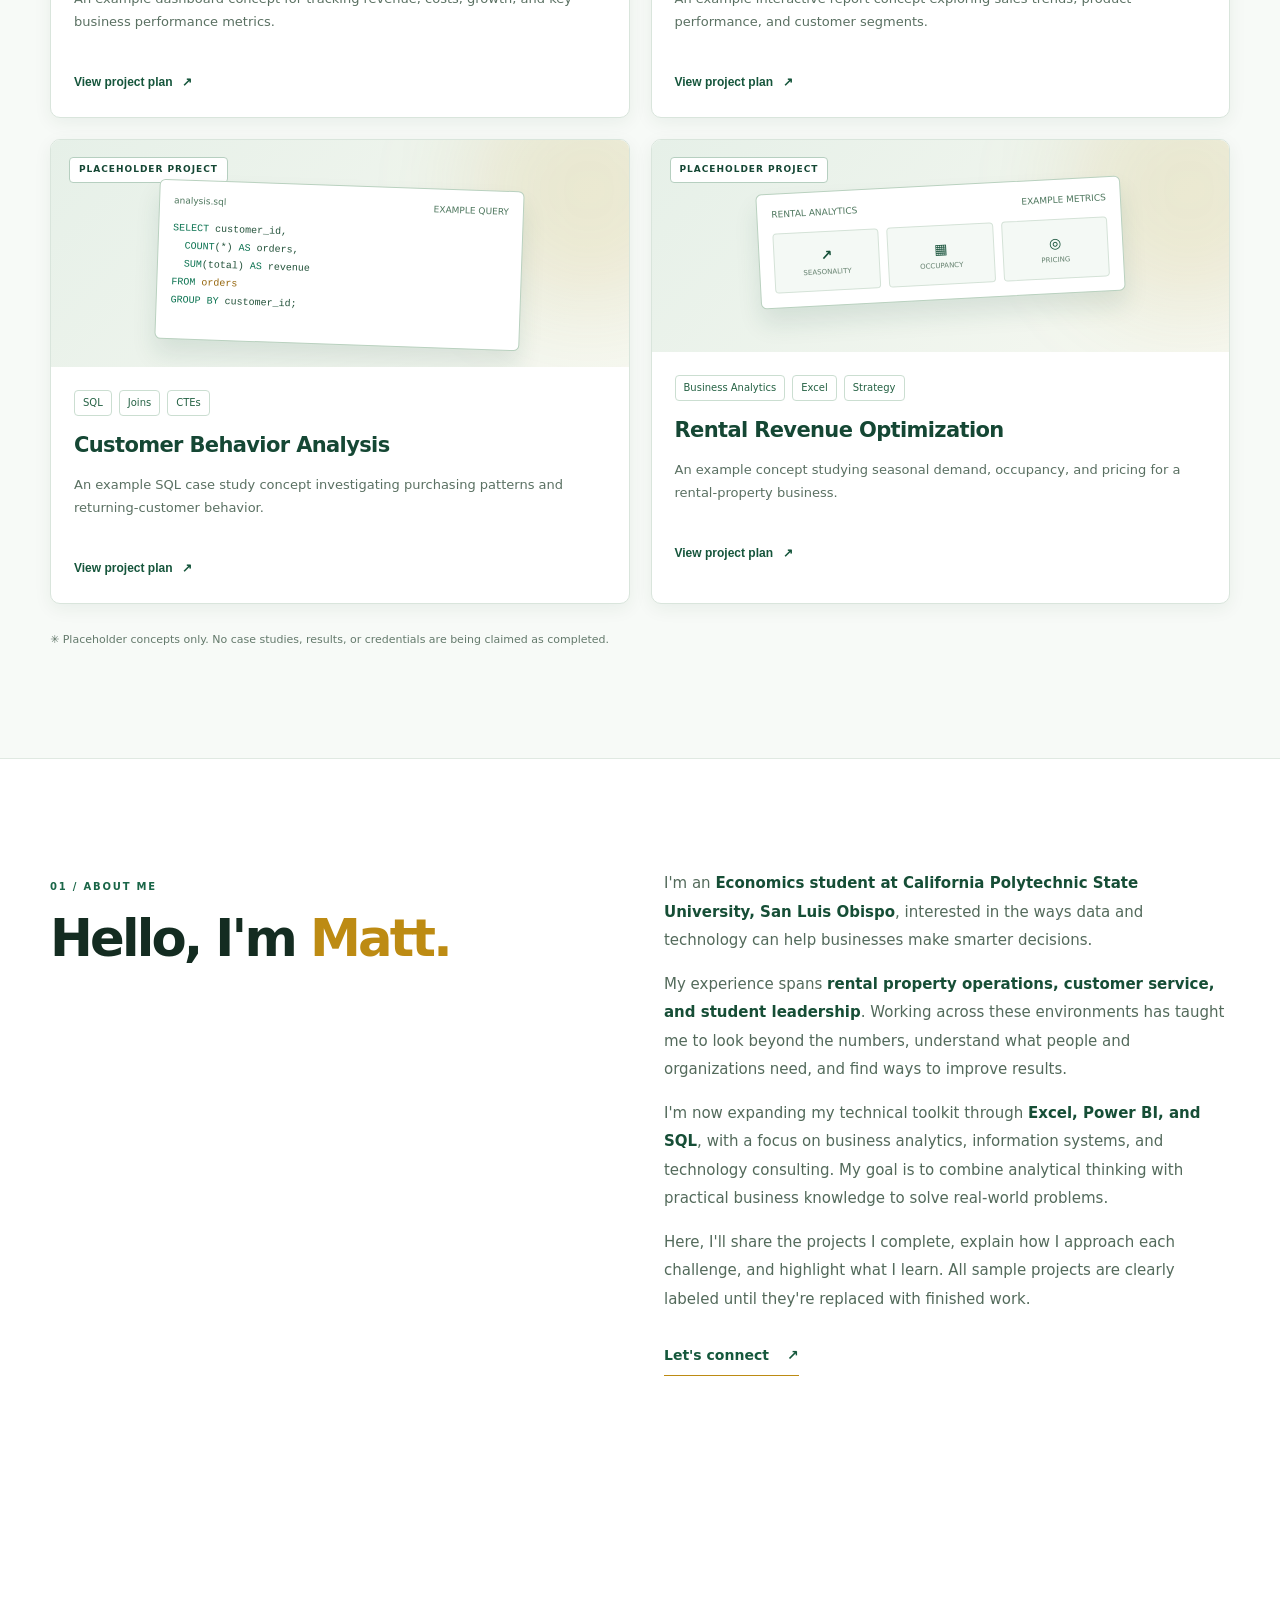
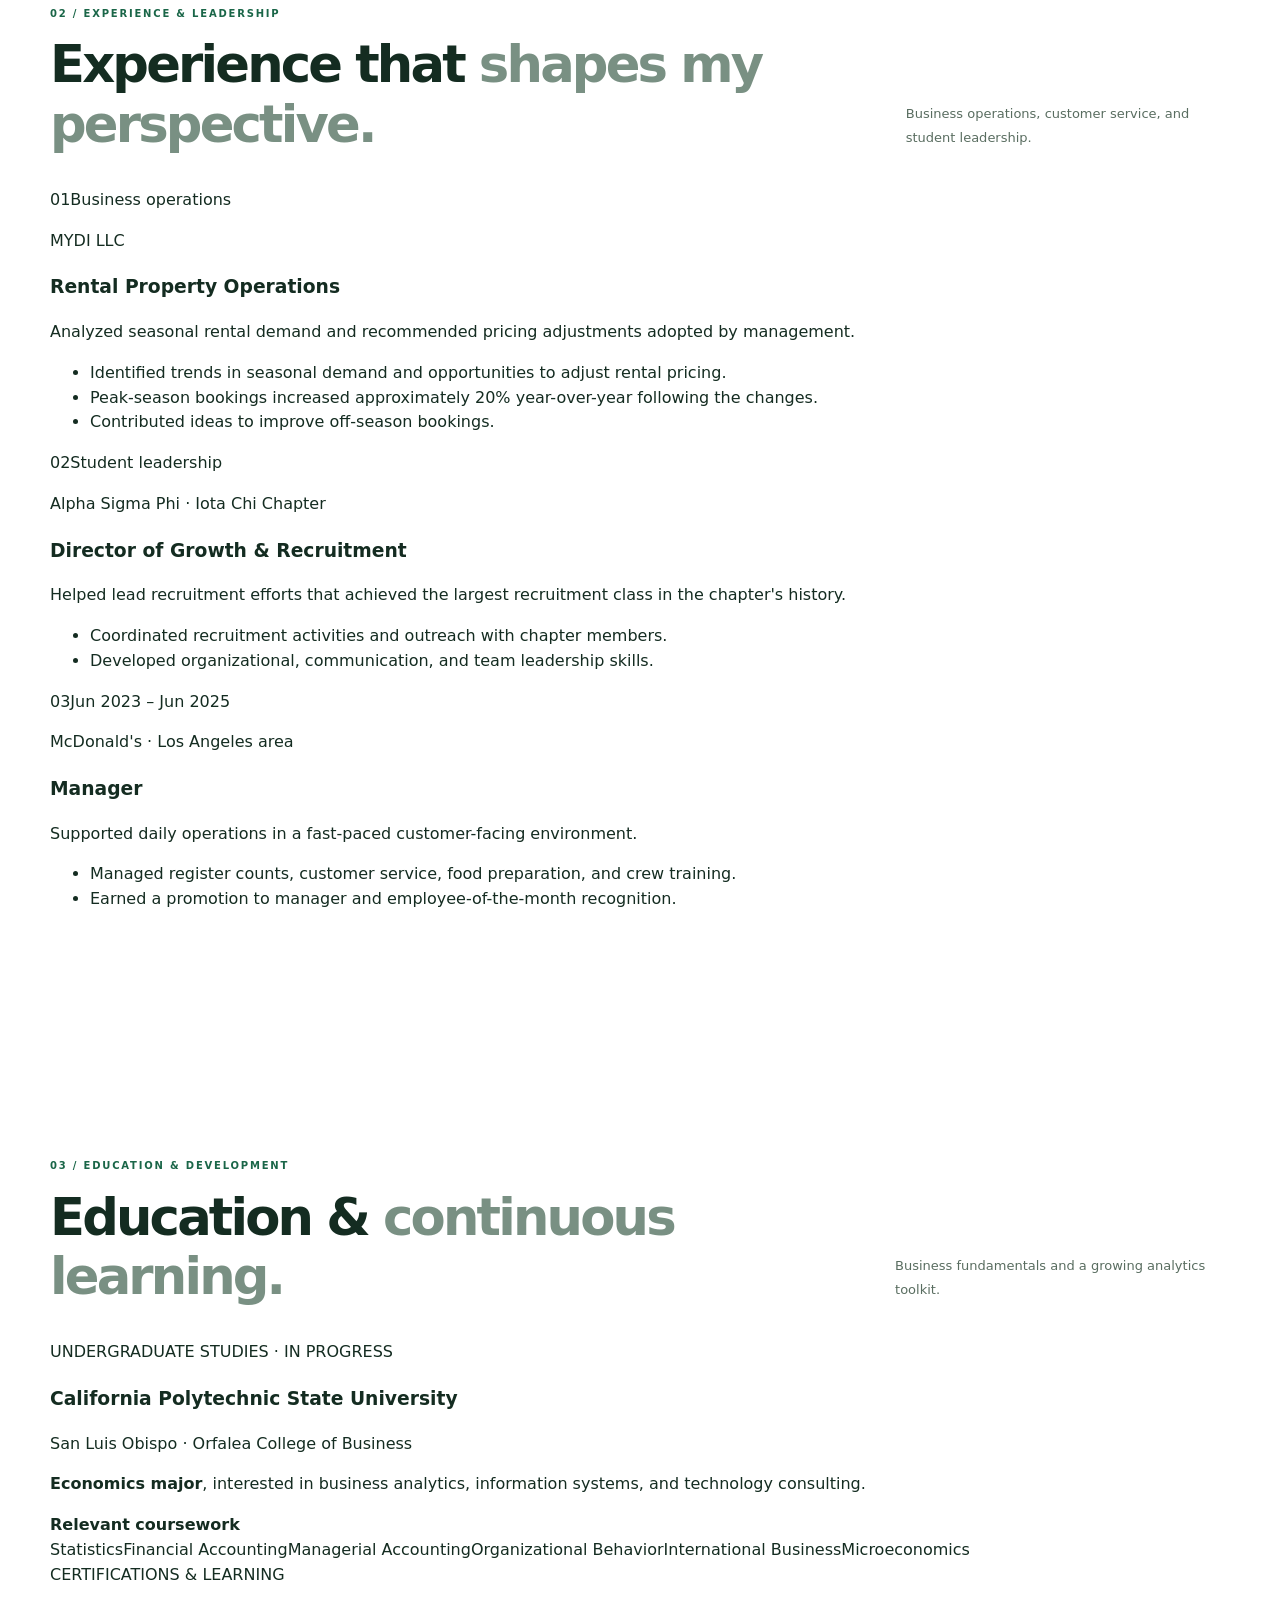
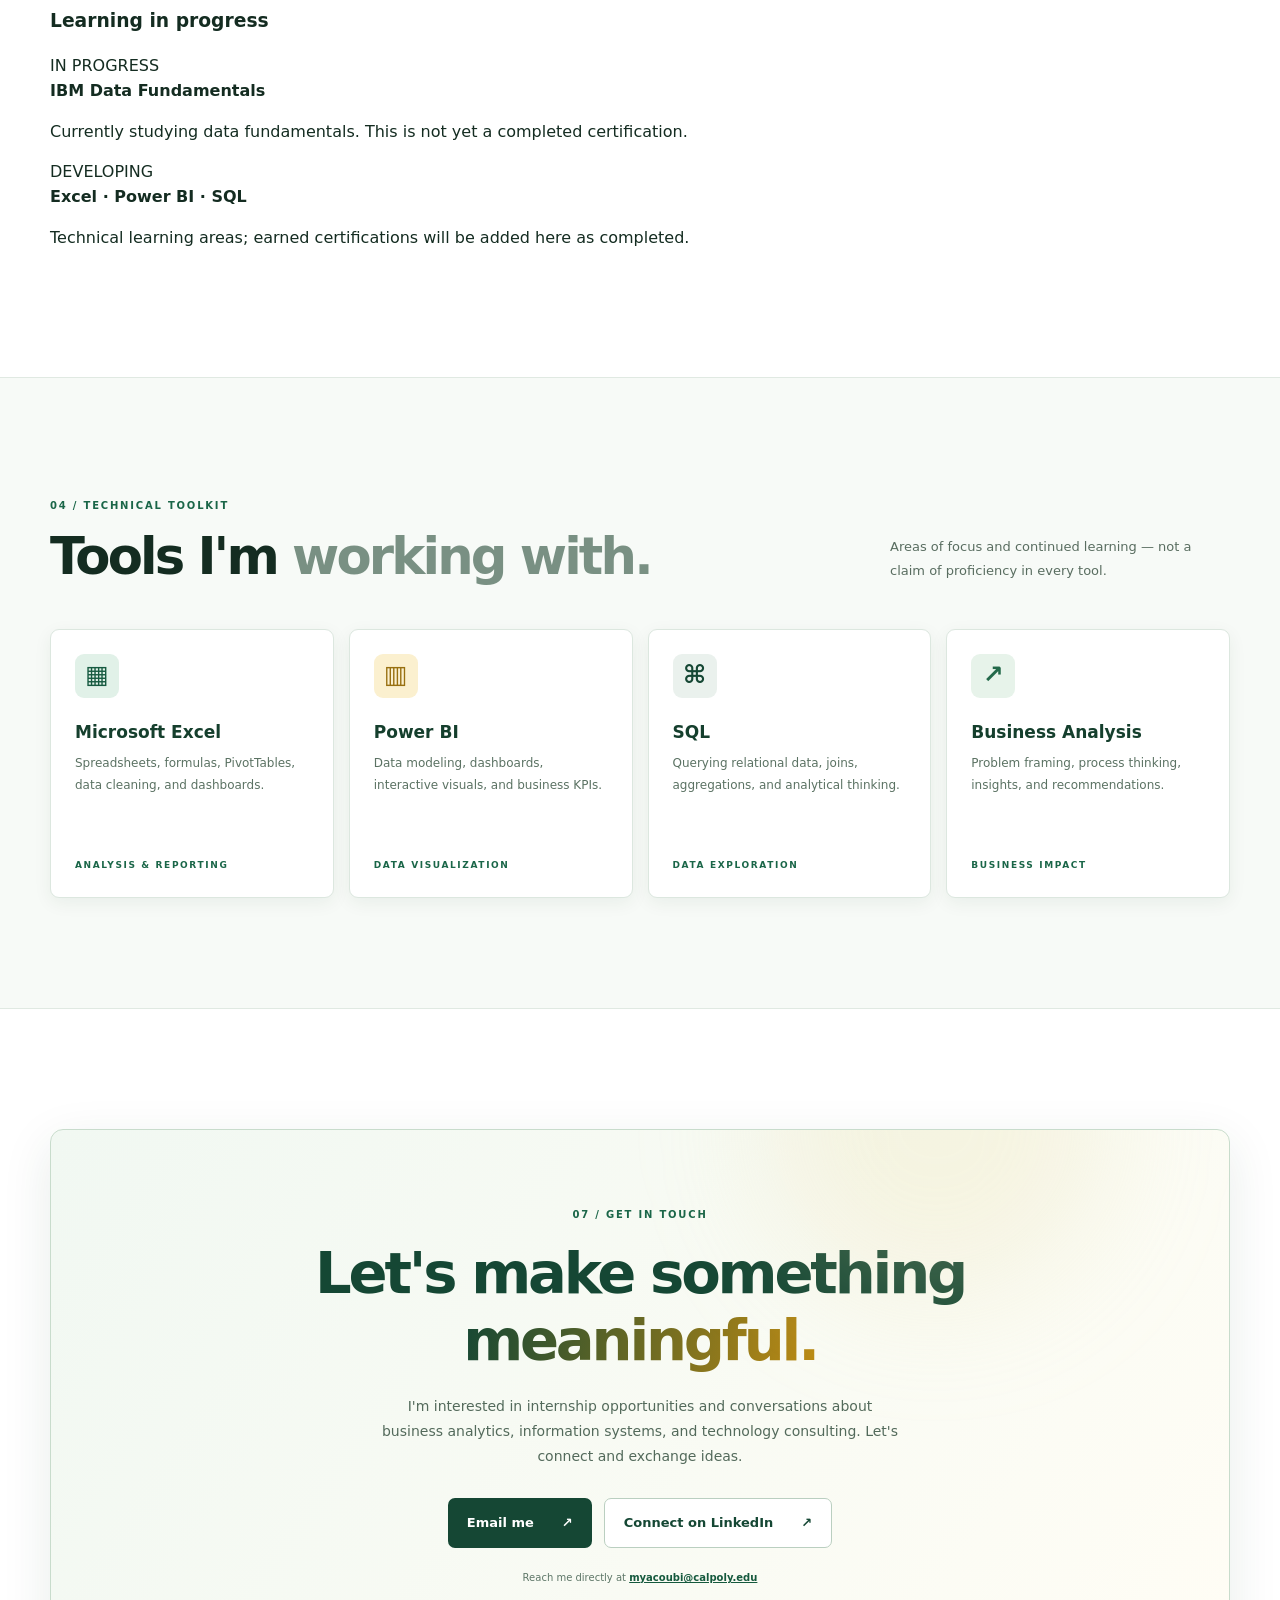
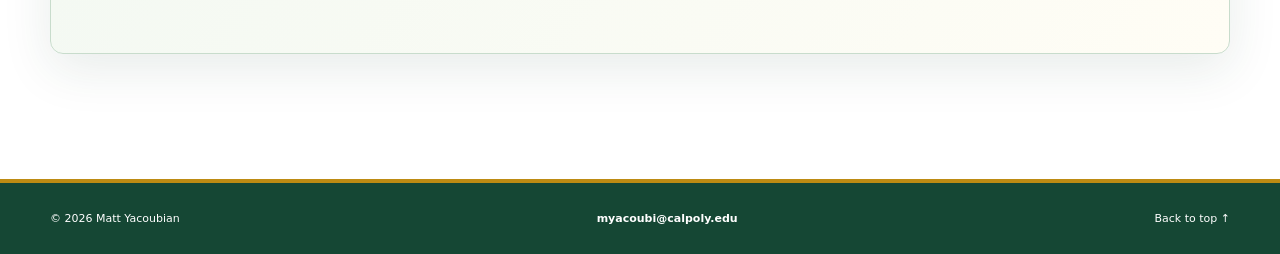
==== commit 4d61001f: "Add professional experience, education, certification and resume sections" ====
--- a/index.html
+++ b/index.html
@@ -3,9 +3,10 @@
 <head>
   <meta charset="utf-8">
   <meta name="viewport" content="width=device-width, initial-scale=1">
-  <meta name="theme-color" content="#ffffff">
+  <meta name="theme-color" content="#154734">
   <meta name="description" content="Matt Yacoubian is a Cal Poly Economics student focused on business analytics, information systems, and technology consulting. Explore developing projects in Excel, Power BI, and SQL.">
   <title>Matt Yacoubian | Business & Data Analytics</title>
+  <link rel="icon" href="favicon.svg" type="image/svg+xml">
   <link rel="stylesheet" href="styles.css">
   <script src="script.js" defer></script>
 </head>
@@ -16,9 +17,11 @@
       <a class="wordmark" href="#home" aria-label="Matt Yacoubian home">MATT YACOUBIAN</a>
       <button class="menu-toggle" aria-label="Open menu" aria-expanded="false" aria-controls="nav-links"><span></span><span></span><span></span></button>
       <nav class="nav-links" id="nav-links" aria-label="Main navigation">
-        <a href="#about">About</a><a href="#projects">Projects</a><a href="#skills">Skills</a><a href="#contact">Contact</a><a class="mobile-linkedin" href="https://linkedin.com/in/mattyacoubian" target="_blank" rel="noopener noreferrer">LinkedIn ↗</a>
+        <a href="#about">About</a><a href="#experience">Experience</a><a href="#education">Education</a><a href="#skills">Skills</a><a href="#projects">Projects</a><a href="#resume">Resume</a><a href="#contact">Contact</a><a class="mobile-linkedin" href="https://www.linkedin.com/in/mattyacoubian/" target="_blank" rel="noopener noreferrer">LinkedIn ↗</a>
       </nav>
-      <a class="nav-cta" href="https://linkedin.com/in/mattyacoubian" target="_blank" rel="noopener noreferrer" aria-label="View Matt Yacoubian on LinkedIn">LinkedIn <span aria-hidden="true">↗</span></a>
+      
+<a class="nav-cta" href="https://www.linkedin.com/in/mattyacoubian/" target="_blank" rel="noopener noreferrer">LinkedIn <span aria-hidden="true">↗</span></a>
+
     </div>
   </header>
 
@@ -48,7 +51,7 @@
 
     <section class="section projects-section" id="projects" aria-labelledby="projects-title">
       <div class="shell">
-        <div class="section-top"><div><p class="section-label">01 / SELECTED WORK</p><h2 id="projects-title">Projects <span class="heading-muted">& experiments.</span></h2></div><p class="section-intro">A home for hands-on work. These are <strong>clearly marked example concepts</strong> until I replace them with completed projects.</p></div>
+        <div class="section-top"><div><p class="section-label">05 / PROJECT LIBRARY</p><h2 id="projects-title">Projects <span class="heading-muted">& experiments.</span></h2></div><p class="section-intro">Four reusable project placeholders, clearly labeled until I replace them with completed work.</p></div>
         <div class="filter-bar" role="group" aria-label="Filter projects"><button class="filter active" data-filter="all" aria-pressed="true">All projects</button><button class="filter" data-filter="excel" aria-pressed="false">Excel</button><button class="filter" data-filter="powerbi" aria-pressed="false">Power BI</button><button class="filter" data-filter="sql" aria-pressed="false">SQL</button><button class="filter" data-filter="business" aria-pressed="false">Business</button></div>
         <div class="project-grid" id="project-grid"></div>
         <p class="project-footnote">✳ Placeholder concepts only. No case studies, results, or credentials are being claimed as completed.</p>
@@ -56,12 +59,27 @@
     </section>
 
     <section class="section about-section shell" id="about" aria-labelledby="about-title">
-      <div class="about-grid"><div><p class="section-label">02 / THE PERSON BEHIND THE DATA</p><h2 id="about-title">Hello, I'm <span class="text-gradient">Matt.</span></h2></div><div class="about-copy"><p>I'm an <strong>Economics student at California Polytechnic State University, San Luis Obispo</strong>, interested in the ways data and technology can help businesses make smarter decisions.</p><p>My experience spans <strong>rental property operations, customer service, and student leadership</strong>. Working across these environments has taught me to look beyond the numbers, understand what people and organizations need, and find ways to improve results.</p><p>I'm now expanding my technical toolkit through <strong>Excel, Power BI, and SQL</strong>, with a focus on business analytics, information systems, and technology consulting. My goal is to combine analytical thinking with practical business knowledge to solve real-world problems.</p><p>Here, I'll share the projects I complete, explain how I approach each challenge, and highlight what I learn. All sample projects are clearly labeled until they're replaced with finished work.</p><a class="text-link" href="#contact">Let's connect <span>↗</span></a></div></div>
+      <div class="about-grid"><div><p class="section-label">01 / ABOUT ME</p><h2 id="about-title">Hello, I'm <span class="text-gradient">Matt.</span></h2></div><div class="about-copy"><p>I'm an <strong>Economics student at California Polytechnic State University, San Luis Obispo</strong>, interested in the ways data and technology can help businesses make smarter decisions.</p><p>My experience spans <strong>rental property operations, customer service, and student leadership</strong>. Working across these environments has taught me to look beyond the numbers, understand what people and organizations need, and find ways to improve results.</p><p>I'm now expanding my technical toolkit through <strong>Excel, Power BI, and SQL</strong>, with a focus on business analytics, information systems, and technology consulting. My goal is to combine analytical thinking with practical business knowledge to solve real-world problems.</p><p>Here, I'll share the projects I complete, explain how I approach each challenge, and highlight what I learn. All sample projects are clearly labeled until they're replaced with finished work.</p><a class="text-link" href="#contact">Let's connect <span>↗</span></a></div></div>
     </section>
 
-    <section class="section skills-section" id="skills" aria-labelledby="skills-title"><div class="shell"><div class="section-top"><div><p class="section-label">03 / TOOLKIT</p><h2 id="skills-title">Tools I'm <span class="heading-muted">working with.</span></h2></div><p class="section-intro">Areas of focus and continued learning — not a claim of proficiency in every tool.</p></div><div class="skills-grid"><article class="skill-card"><span class="skill-icon excel">▦</span><h3>Microsoft Excel</h3><p>Spreadsheets, formulas, PivotTables, data cleaning, and dashboards.</p><span class="skill-detail">ANALYSIS & REPORTING</span></article><article class="skill-card"><span class="skill-icon powerbi">▥</span><h3>Power BI</h3><p>Data modeling, dashboards, interactive visuals, and business KPIs.</p><span class="skill-detail">DATA VISUALIZATION</span></article><article class="skill-card"><span class="skill-icon sql">⌘</span><h3>SQL</h3><p>Querying relational data, joins, aggregations, and analytical thinking.</p><span class="skill-detail">DATA EXPLORATION</span></article><article class="skill-card"><span class="skill-icon strategy">↗</span><h3>Business Analysis</h3><p>Problem framing, process thinking, insights, and recommendations.</p><span class="skill-detail">BUSINESS IMPACT</span></article></div></div></section>
+    <section class="section experience-section" id="experience" aria-labelledby="experience-title"><div class="shell">
+<div class="section-top"><div><p class="section-label">02 / EXPERIENCE & LEADERSHIP</p><h2 id="experience-title">Experience that <span class="heading-muted">shapes my perspective.</span></h2></div><p class="section-intro">Business operations, customer service, and student leadership.</p></div>
+<div class="experience-list">
+<article class="experience-item"><div class="experience-meta"><span class="experience-index">01</span><span class="experience-period">Business operations</span></div><div class="experience-main"><p class="experience-org">MYDI LLC</p><h3>Rental Property Operations</h3><p>Analyzed seasonal rental demand and recommended pricing adjustments adopted by management.</p><ul><li>Identified trends in seasonal demand and opportunities to adjust rental pricing.</li><li>Peak-season bookings increased approximately 20% year-over-year following the changes.</li><li>Contributed ideas to improve off-season bookings.</li></ul></div></article>
+<article class="experience-item"><div class="experience-meta"><span class="experience-index">02</span><span class="experience-period">Student leadership</span></div><div class="experience-main"><p class="experience-org">Alpha Sigma Phi · Iota Chi Chapter</p><h3>Director of Growth &amp; Recruitment</h3><p>Helped lead recruitment efforts that achieved the largest recruitment class in the chapter's history.</p><ul><li>Coordinated recruitment activities and outreach with chapter members.</li><li>Developed organizational, communication, and team leadership skills.</li></ul></div></article>
+<article class="experience-item"><div class="experience-meta"><span class="experience-index">03</span><span class="experience-period">Jun 2023 – Jun 2025</span></div><div class="experience-main"><p class="experience-org">McDonald's · Los Angeles area</p><h3>Manager</h3><p>Supported daily operations in a fast-paced customer-facing environment.</p><ul><li>Managed register counts, customer service, food preparation, and crew training.</li><li>Earned a promotion to manager and employee-of-the-month recognition.</li></ul></div></article>
+</div></div></section>
 
-    <section class="section contact-section shell" id="contact" aria-labelledby="contact-title"><div class="contact-panel"><div class="contact-glow"></div><p class="section-label">04 / WHAT'S NEXT?</p><h2 id="contact-title">Let's make something <em>meaningful.</em></h2><p>I'm interested in internship opportunities and conversations about business analytics, information systems, and technology consulting. Let's connect and exchange ideas.</p><div class="contact-actions"><a class="button primary" href="mailto:myacoubi@calpoly.edu">Email me <span aria-hidden="true">↗</span></a><a class="button secondary" href="https://linkedin.com/in/mattyacoubian" target="_blank" rel="noopener noreferrer">Connect on LinkedIn <span aria-hidden="true">↗</span></a></div><small>Reach me directly at <a href="mailto:myacoubi@calpoly.edu">myacoubi@calpoly.edu</a></small></div></section>
+    <section class="section education-section" id="education" aria-labelledby="education-title"><div class="shell">
+<div class="section-top"><div><p class="section-label">03 / EDUCATION & DEVELOPMENT</p><h2 id="education-title">Education &amp; <span class="heading-muted">continuous learning.</span></h2></div><p class="section-intro">Business fundamentals and a growing analytics toolkit.</p></div>
+<div class="detail-grid">
+<article class="detail-card"><span class="detail-kicker">UNDERGRADUATE STUDIES · IN PROGRESS</span><h3>California Polytechnic State University</h3><p class="detail-subheading">San Luis Obispo · Orfalea College of Business</p><p><strong>Economics major</strong>, interested in business analytics, information systems, and technology consulting.</p><div class="coursework"><strong>Relevant coursework</strong><div class="pill-group"><span>Statistics</span><span>Financial Accounting</span><span>Managerial Accounting</span><span>Organizational Behavior</span><span>International Business</span><span>Microeconomics</span></div></div></article>
+<article class="detail-card" id="certifications"><span class="detail-kicker">CERTIFICATIONS &amp; LEARNING</span><h3>Learning in progress</h3><div class="credential-entry"><span class="status-pill">IN PROGRESS</span><div><strong>IBM Data Fundamentals</strong><p>Currently studying data fundamentals. This is not yet a completed certification.</p></div></div><div class="credential-entry"><span class="status-pill neutral">DEVELOPING</span><div><strong>Excel · Power BI · SQL</strong><p>Technical learning areas; earned certifications will be added here as completed.</p></div></div></article>
+</div></div></section>
+
+    <section class="section skills-section" id="skills" aria-labelledby="skills-title"><div class="shell"><div class="section-top"><div><p class="section-label">04 / TECHNICAL TOOLKIT</p><h2 id="skills-title">Tools I'm <span class="heading-muted">working with.</span></h2></div><p class="section-intro">Areas of focus and continued learning — not a claim of proficiency in every tool.</p></div><div class="skills-grid"><article class="skill-card"><span class="skill-icon excel">▦</span><h3>Microsoft Excel</h3><p>Spreadsheets, formulas, PivotTables, data cleaning, and dashboards.</p><span class="skill-detail">ANALYSIS & REPORTING</span></article><article class="skill-card"><span class="skill-icon powerbi">▥</span><h3>Power BI</h3><p>Data modeling, dashboards, interactive visuals, and business KPIs.</p><span class="skill-detail">DATA VISUALIZATION</span></article><article class="skill-card"><span class="skill-icon sql">⌘</span><h3>SQL</h3><p>Querying relational data, joins, aggregations, and analytical thinking.</p><span class="skill-detail">DATA EXPLORATION</span></article><article class="skill-card"><span class="skill-icon strategy">↗</span><h3>Business Analysis</h3><p>Problem framing, process thinking, insights, and recommendations.</p><span class="skill-detail">BUSINESS IMPACT</span></article></div></div></section>
+
+    <section class="section contact-section shell" id="contact" aria-labelledby="contact-title"><div class="contact-panel"><div class="contact-glow"></div><p class="section-label">07 / GET IN TOUCH</p><h2 id="contact-title">Let's make something <em>meaningful.</em></h2><p>I'm interested in internship opportunities and conversations about business analytics, information systems, and technology consulting. Let's connect and exchange ideas.</p><div class="contact-actions"><a class="button primary" href="mailto:myacoubi@calpoly.edu">Email me <span aria-hidden="true">↗</span></a><a class="button secondary" href="https://www.linkedin.com/in/mattyacoubian/" target="_blank" rel="noopener noreferrer">Connect on LinkedIn <span aria-hidden="true">↗</span></a></div><small>Reach me directly at <a href="mailto:myacoubi@calpoly.edu">myacoubi@calpoly.edu</a></small></div></section>
   </main>
   <footer class="site-footer"><div class="shell footer-inner"><span>© <span id="year"></span> Matt Yacoubian</span><a class="footer-email" href="mailto:myacoubi@calpoly.edu">myacoubi@calpoly.edu</a><a href="#home">Back to top ↑</a></div></footer>
   <dialog id="project-dialog" aria-labelledby="dialog-title"><button class="dialog-close" id="dialog-close" aria-label="Close project details">×</button><p class="section-label">PROJECT CONCEPT · NOT YET COMPLETED</p><div id="dialog-content"></div></dialog>
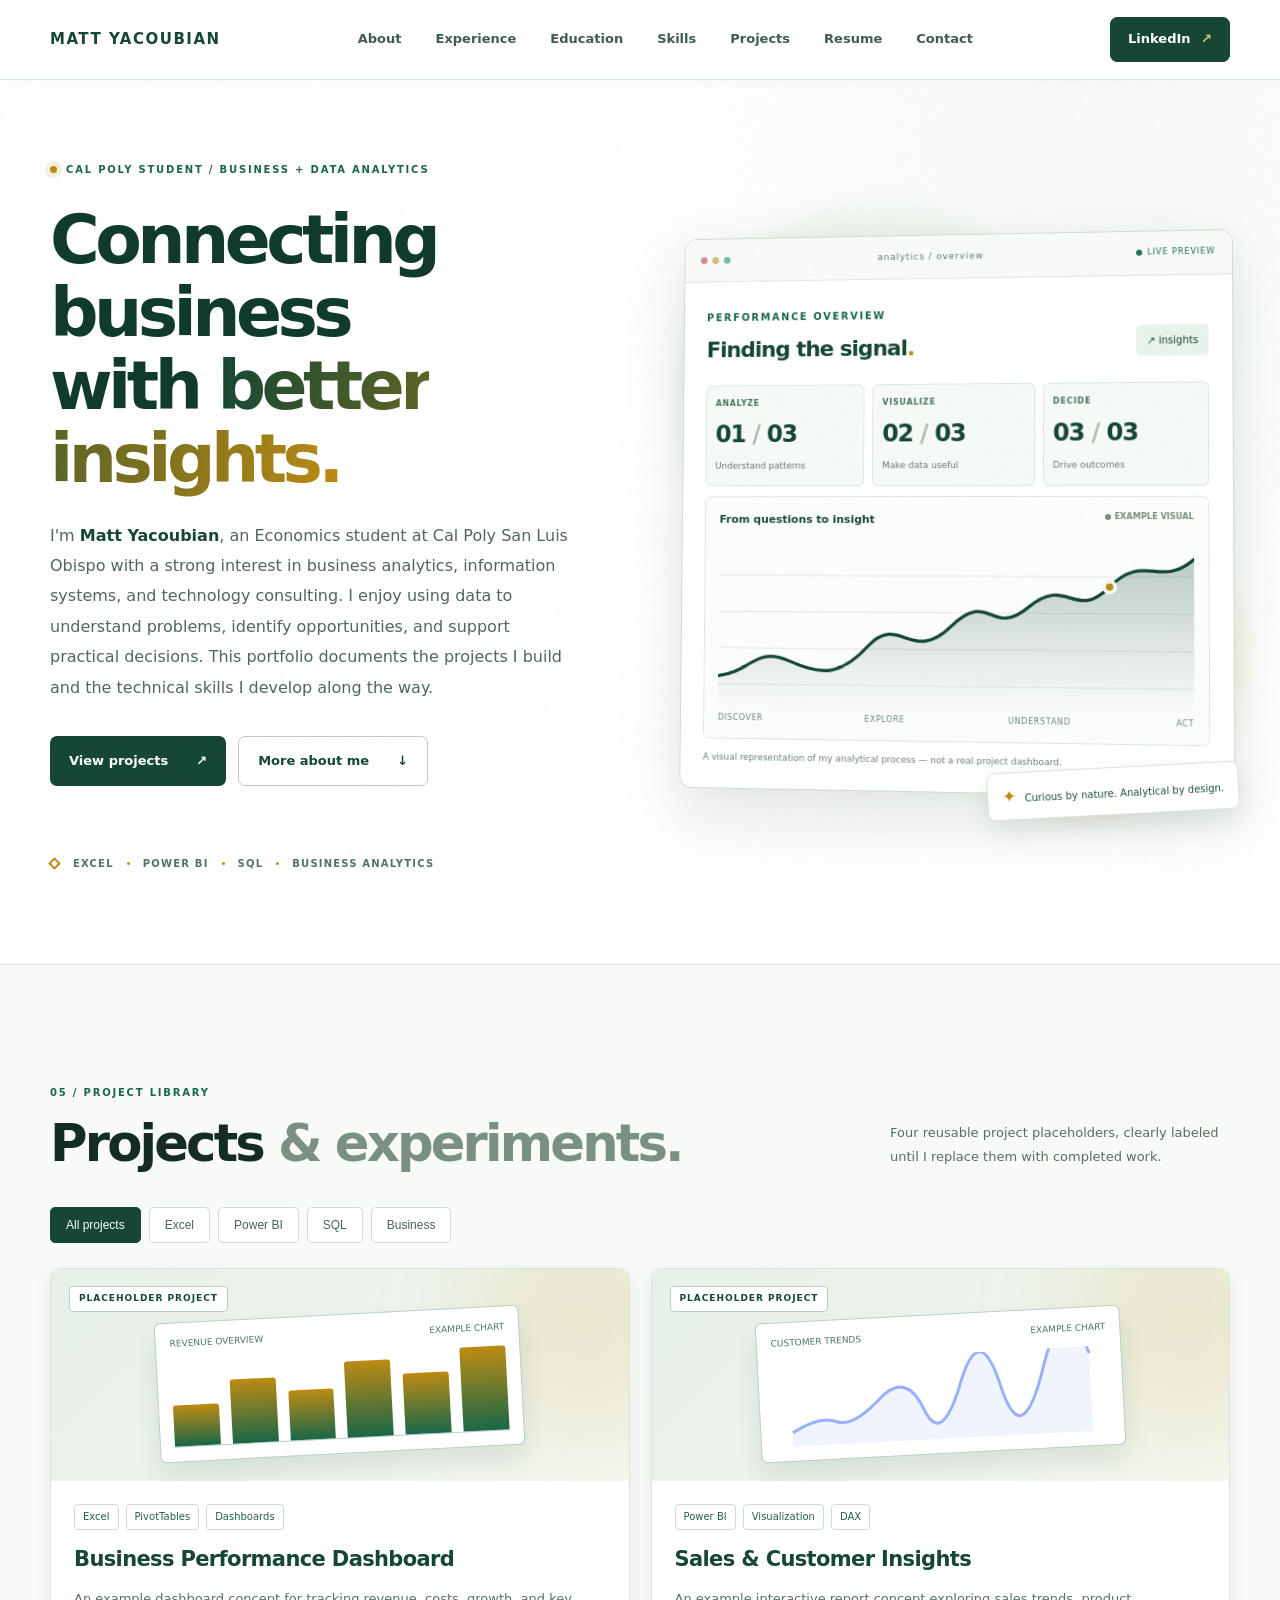
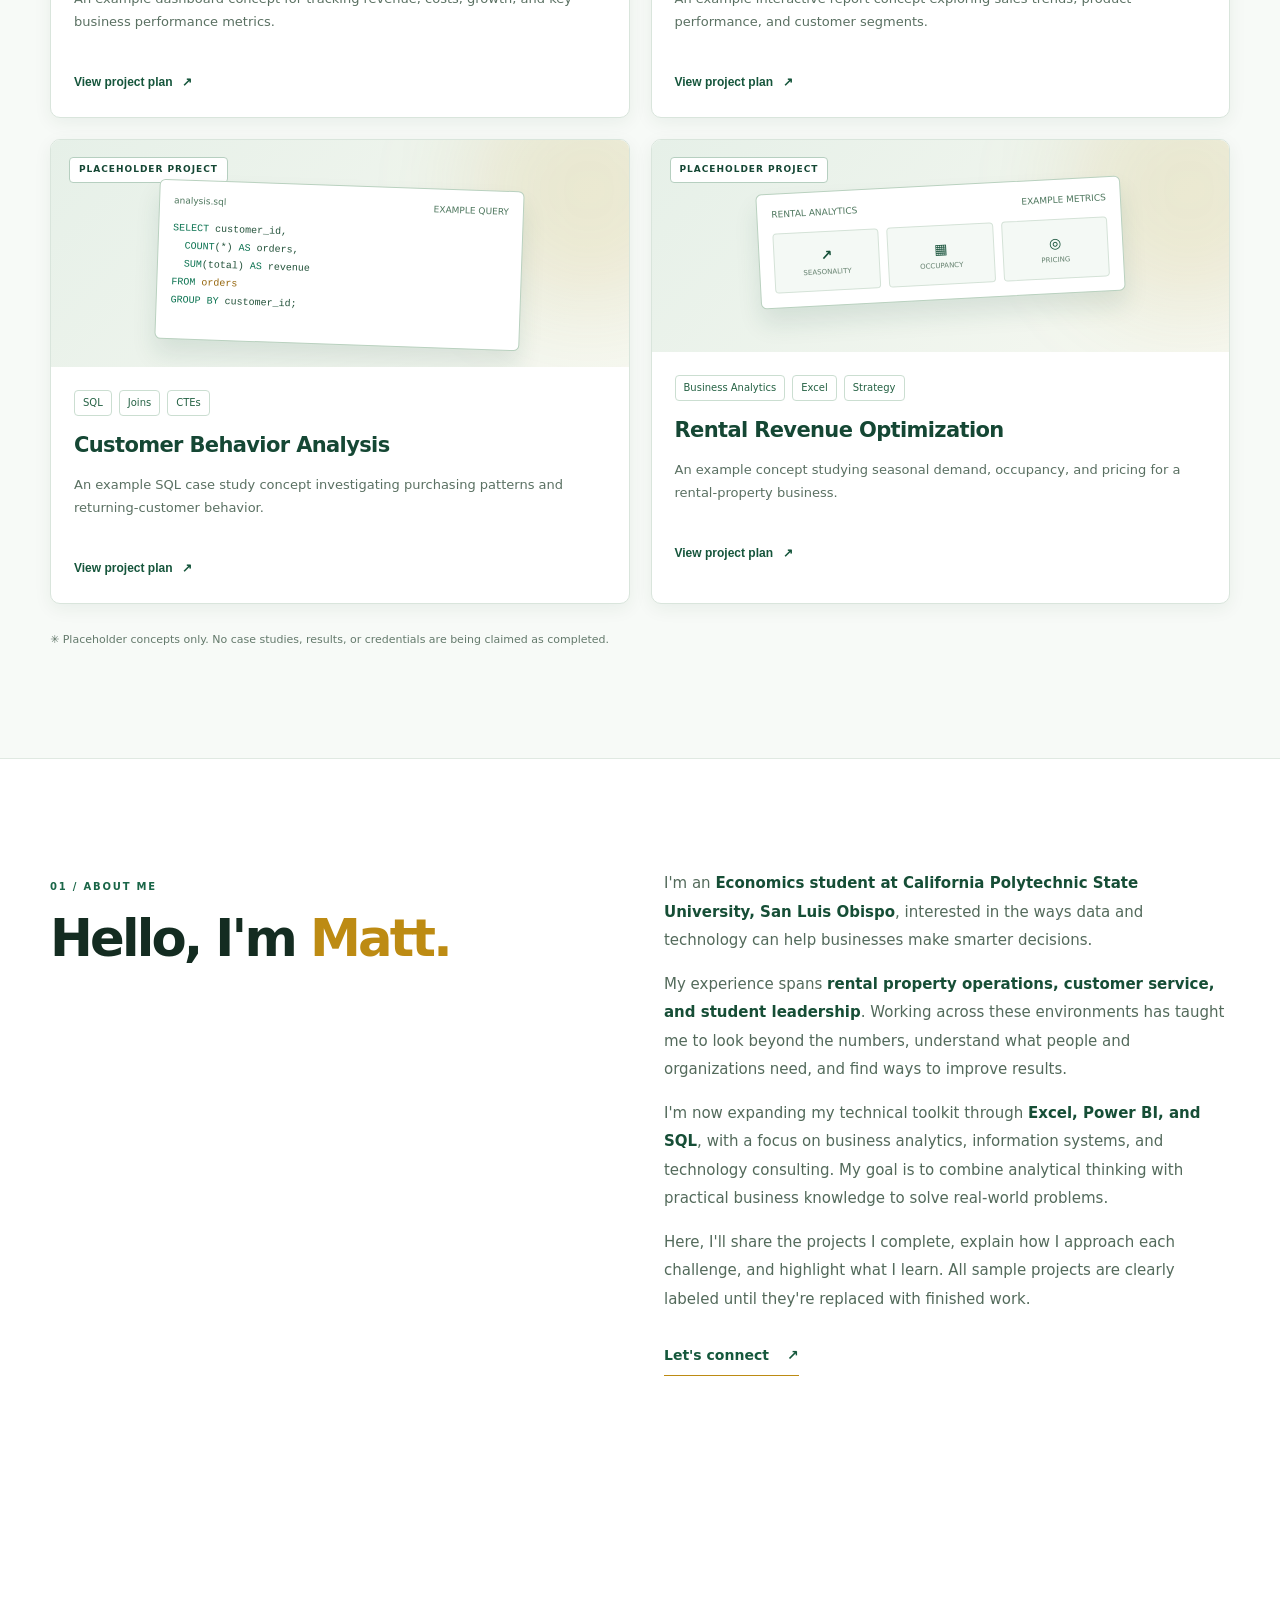
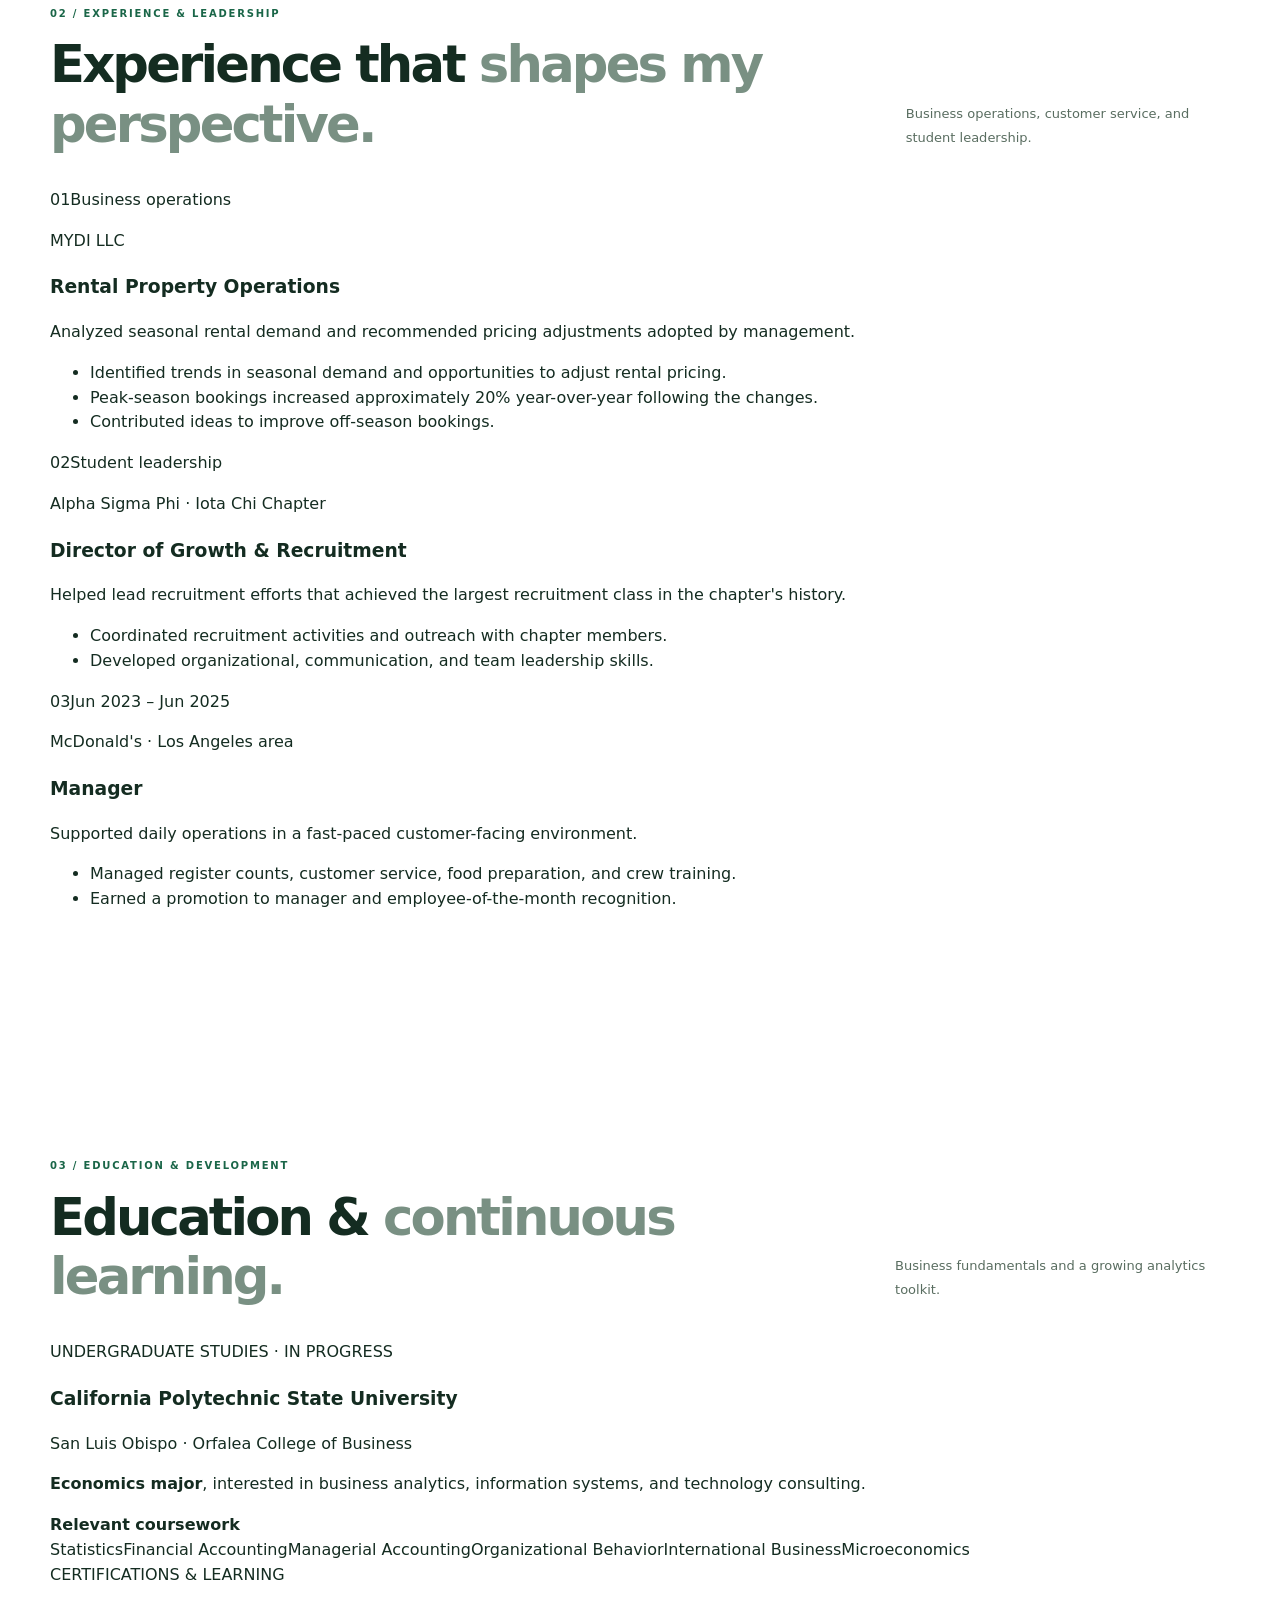
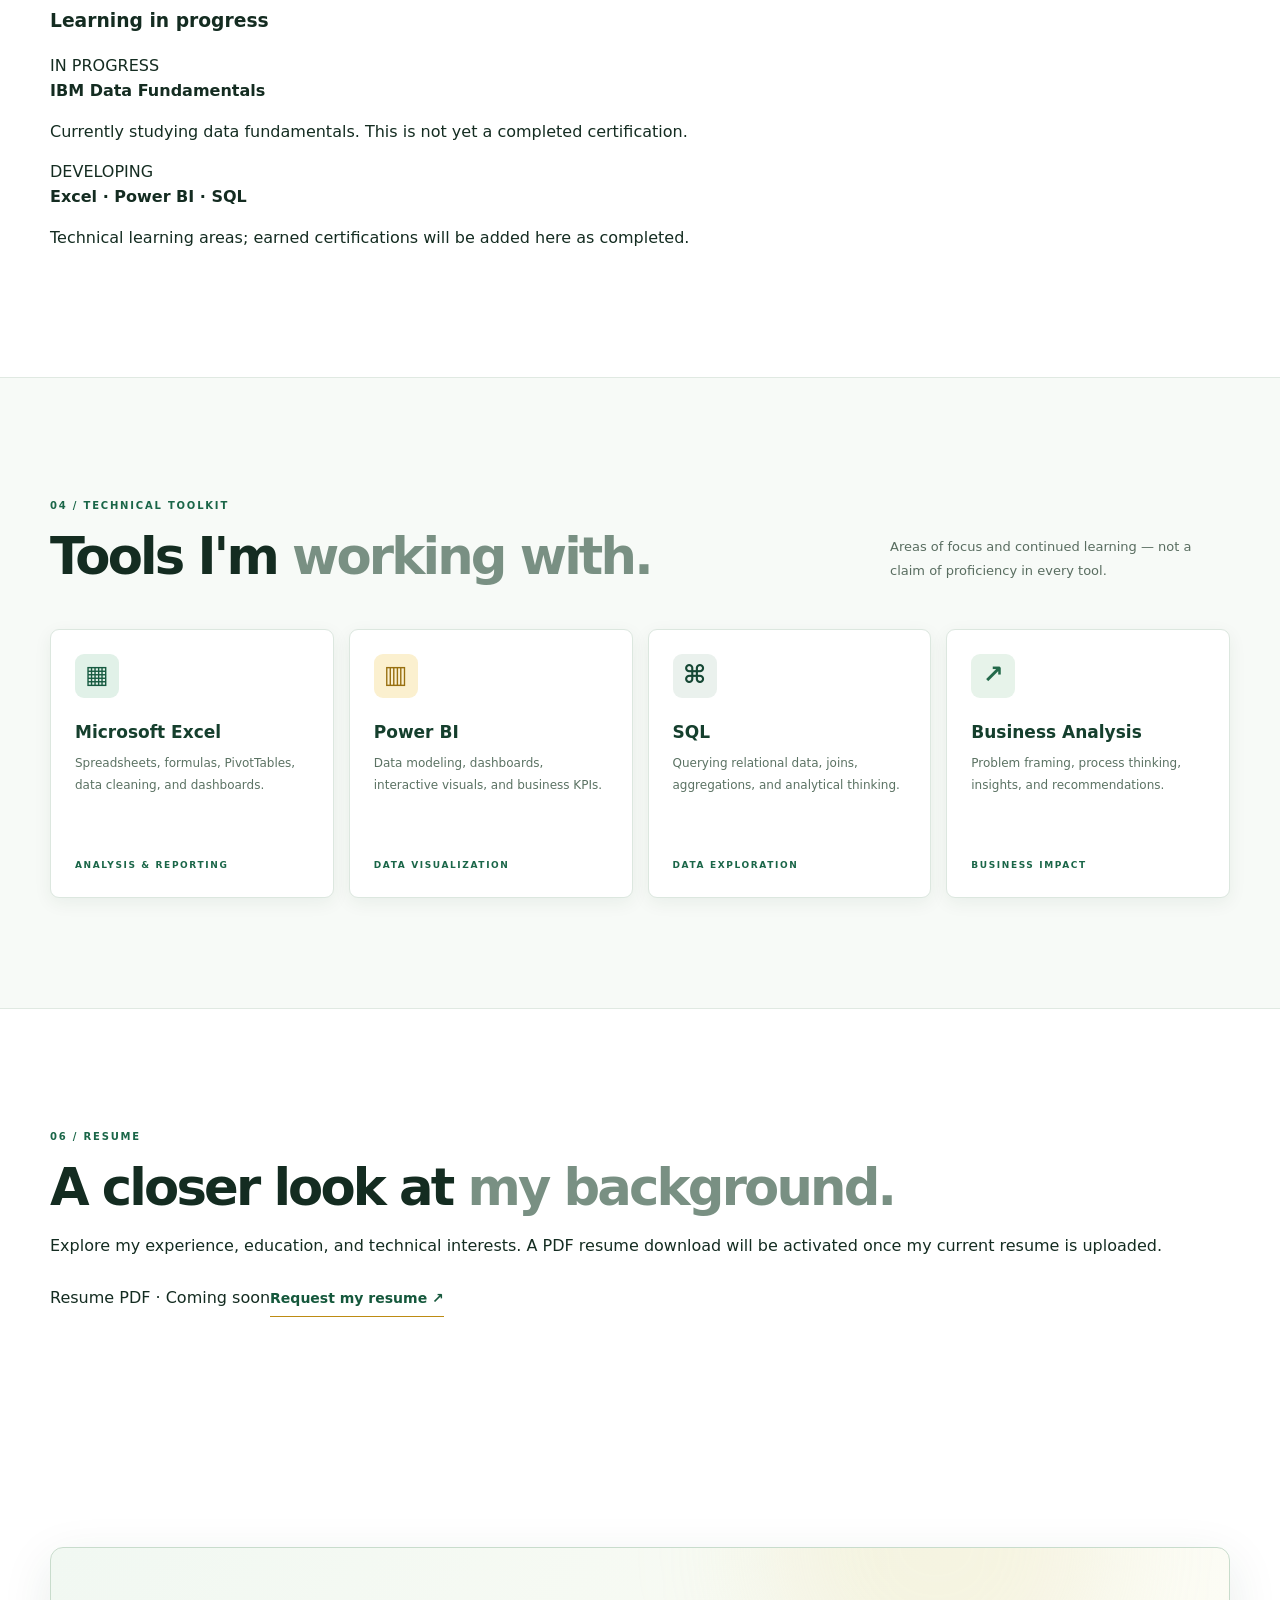
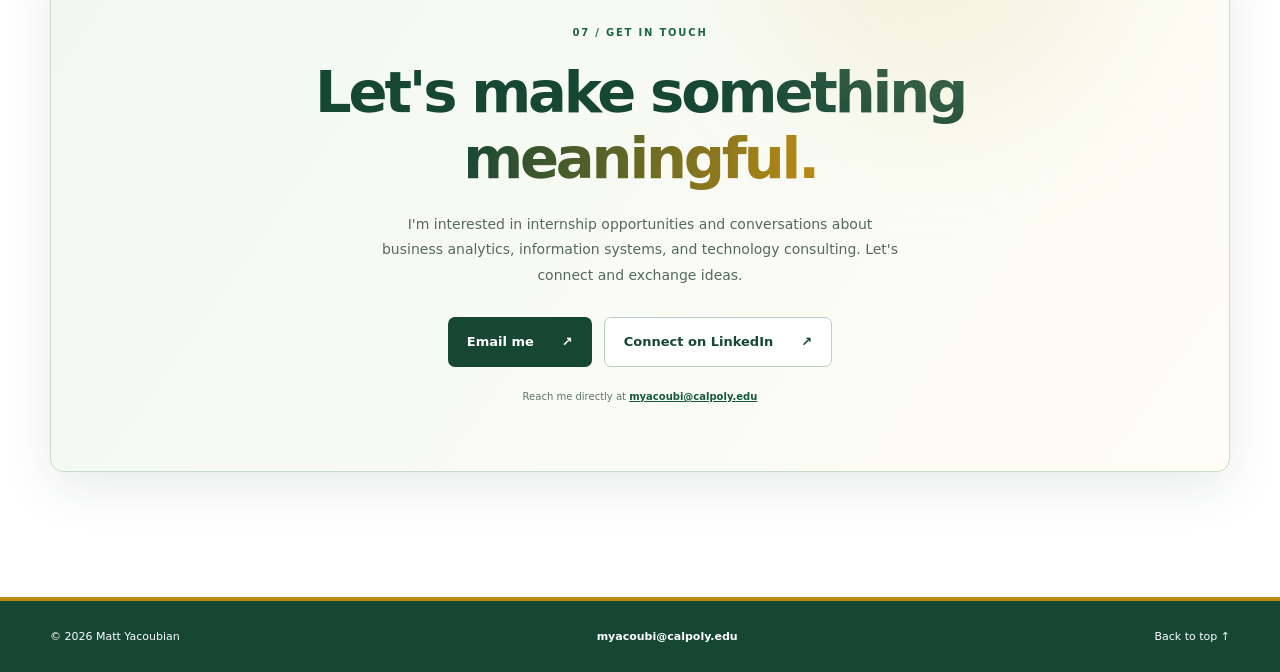
==== commit a2d41da8: "Add resume section placeholder" ====
--- a/index.html
+++ b/index.html
@@ -79,6 +79,8 @@
 
     <section class="section skills-section" id="skills" aria-labelledby="skills-title"><div class="shell"><div class="section-top"><div><p class="section-label">04 / TECHNICAL TOOLKIT</p><h2 id="skills-title">Tools I'm <span class="heading-muted">working with.</span></h2></div><p class="section-intro">Areas of focus and continued learning — not a claim of proficiency in every tool.</p></div><div class="skills-grid"><article class="skill-card"><span class="skill-icon excel">▦</span><h3>Microsoft Excel</h3><p>Spreadsheets, formulas, PivotTables, data cleaning, and dashboards.</p><span class="skill-detail">ANALYSIS & REPORTING</span></article><article class="skill-card"><span class="skill-icon powerbi">▥</span><h3>Power BI</h3><p>Data modeling, dashboards, interactive visuals, and business KPIs.</p><span class="skill-detail">DATA VISUALIZATION</span></article><article class="skill-card"><span class="skill-icon sql">⌘</span><h3>SQL</h3><p>Querying relational data, joins, aggregations, and analytical thinking.</p><span class="skill-detail">DATA EXPLORATION</span></article><article class="skill-card"><span class="skill-icon strategy">↗</span><h3>Business Analysis</h3><p>Problem framing, process thinking, insights, and recommendations.</p><span class="skill-detail">BUSINESS IMPACT</span></article></div></div></section>
 
+    <section class="section resume-section shell" id="resume" aria-labelledby="resume-title"><div class="resume-panel"><div><p class="section-label">06 / RESUME</p><h2 id="resume-title">A closer look at <span class="heading-muted">my background.</span></h2><p>Explore my experience, education, and technical interests. A PDF resume download will be activated once my current resume is uploaded.</p></div><div class="resume-cta"><span class="resume-pending">Resume PDF · Coming soon</span><a class="text-link" href="mailto:myacoubi@calpoly.edu?subject=Resume%20request">Request my resume ↗</a></div></div></section>
+
     <section class="section contact-section shell" id="contact" aria-labelledby="contact-title"><div class="contact-panel"><div class="contact-glow"></div><p class="section-label">07 / GET IN TOUCH</p><h2 id="contact-title">Let's make something <em>meaningful.</em></h2><p>I'm interested in internship opportunities and conversations about business analytics, information systems, and technology consulting. Let's connect and exchange ideas.</p><div class="contact-actions"><a class="button primary" href="mailto:myacoubi@calpoly.edu">Email me <span aria-hidden="true">↗</span></a><a class="button secondary" href="https://www.linkedin.com/in/mattyacoubian/" target="_blank" rel="noopener noreferrer">Connect on LinkedIn <span aria-hidden="true">↗</span></a></div><small>Reach me directly at <a href="mailto:myacoubi@calpoly.edu">myacoubi@calpoly.edu</a></small></div></section>
   </main>
   <footer class="site-footer"><div class="shell footer-inner"><span>© <span id="year"></span> Matt Yacoubian</span><a class="footer-email" href="mailto:myacoubi@calpoly.edu">myacoubi@calpoly.edu</a><a href="#home">Back to top ↑</a></div></footer>
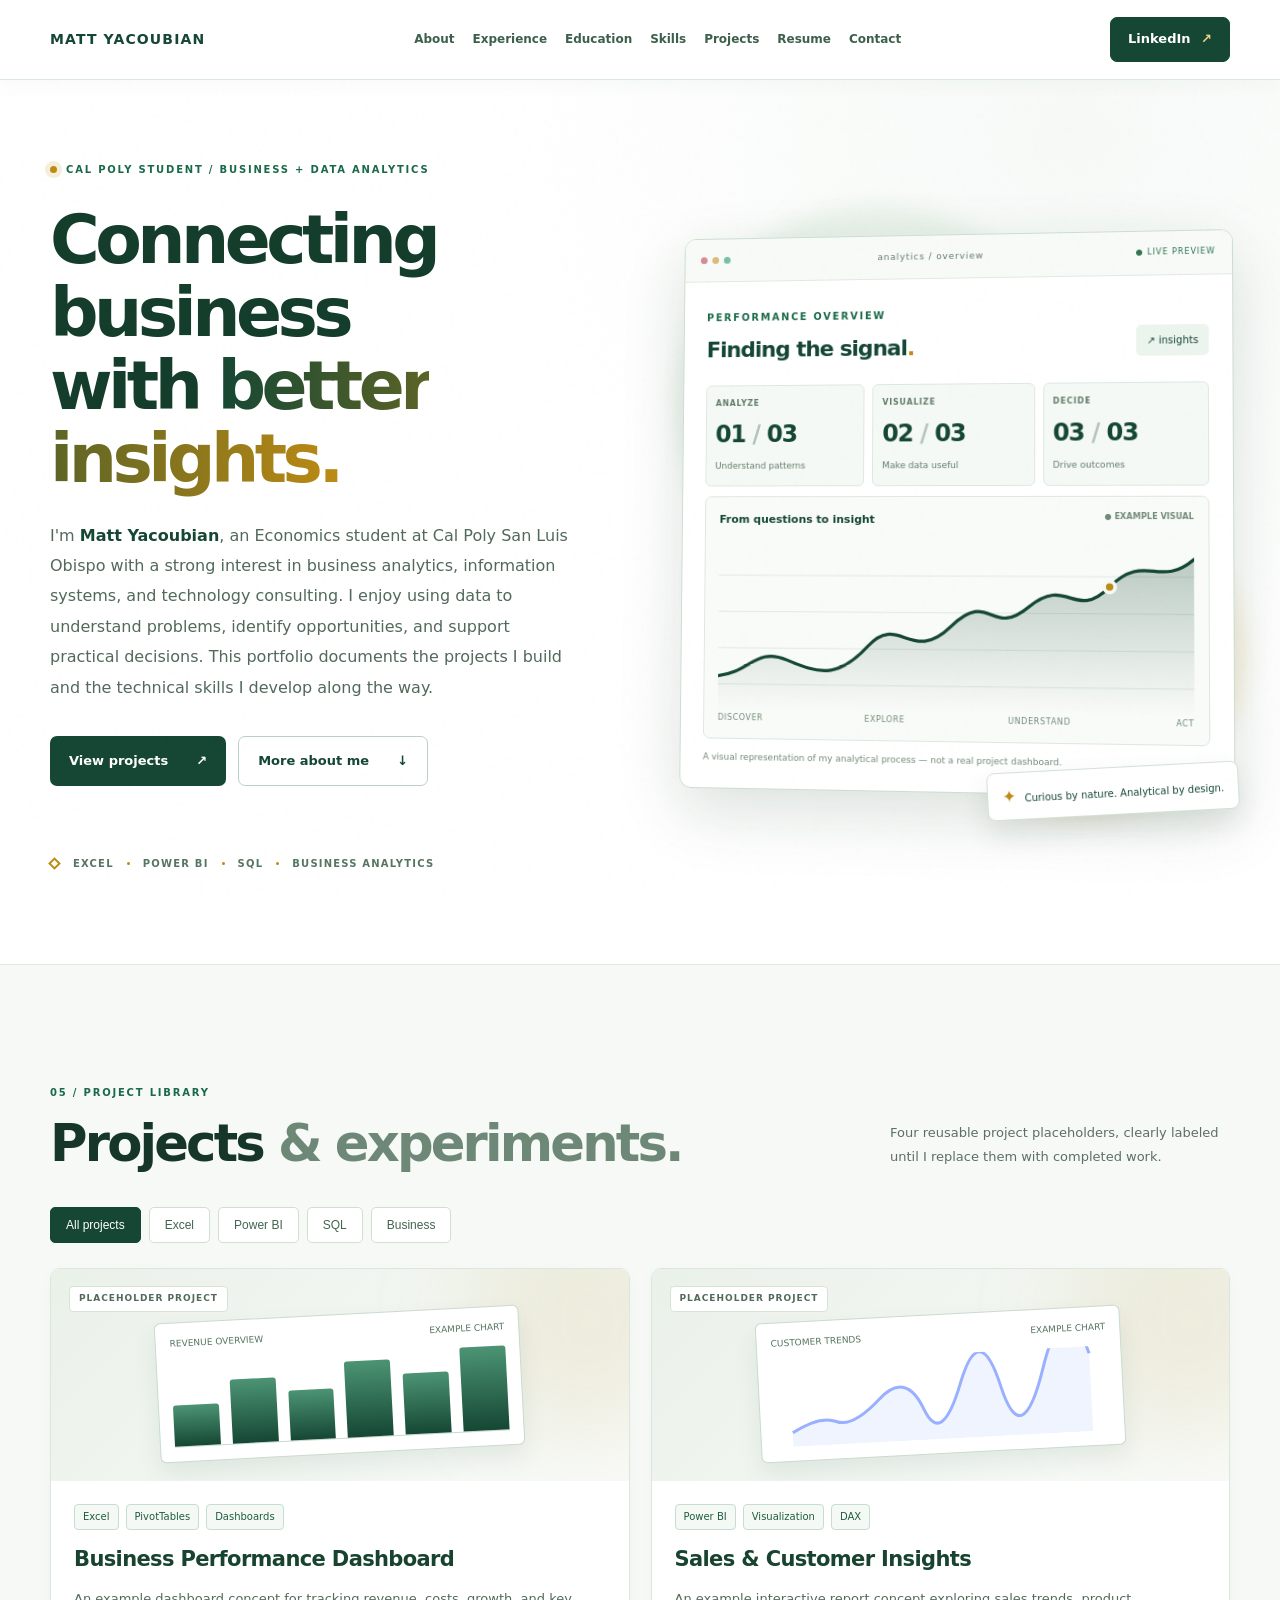
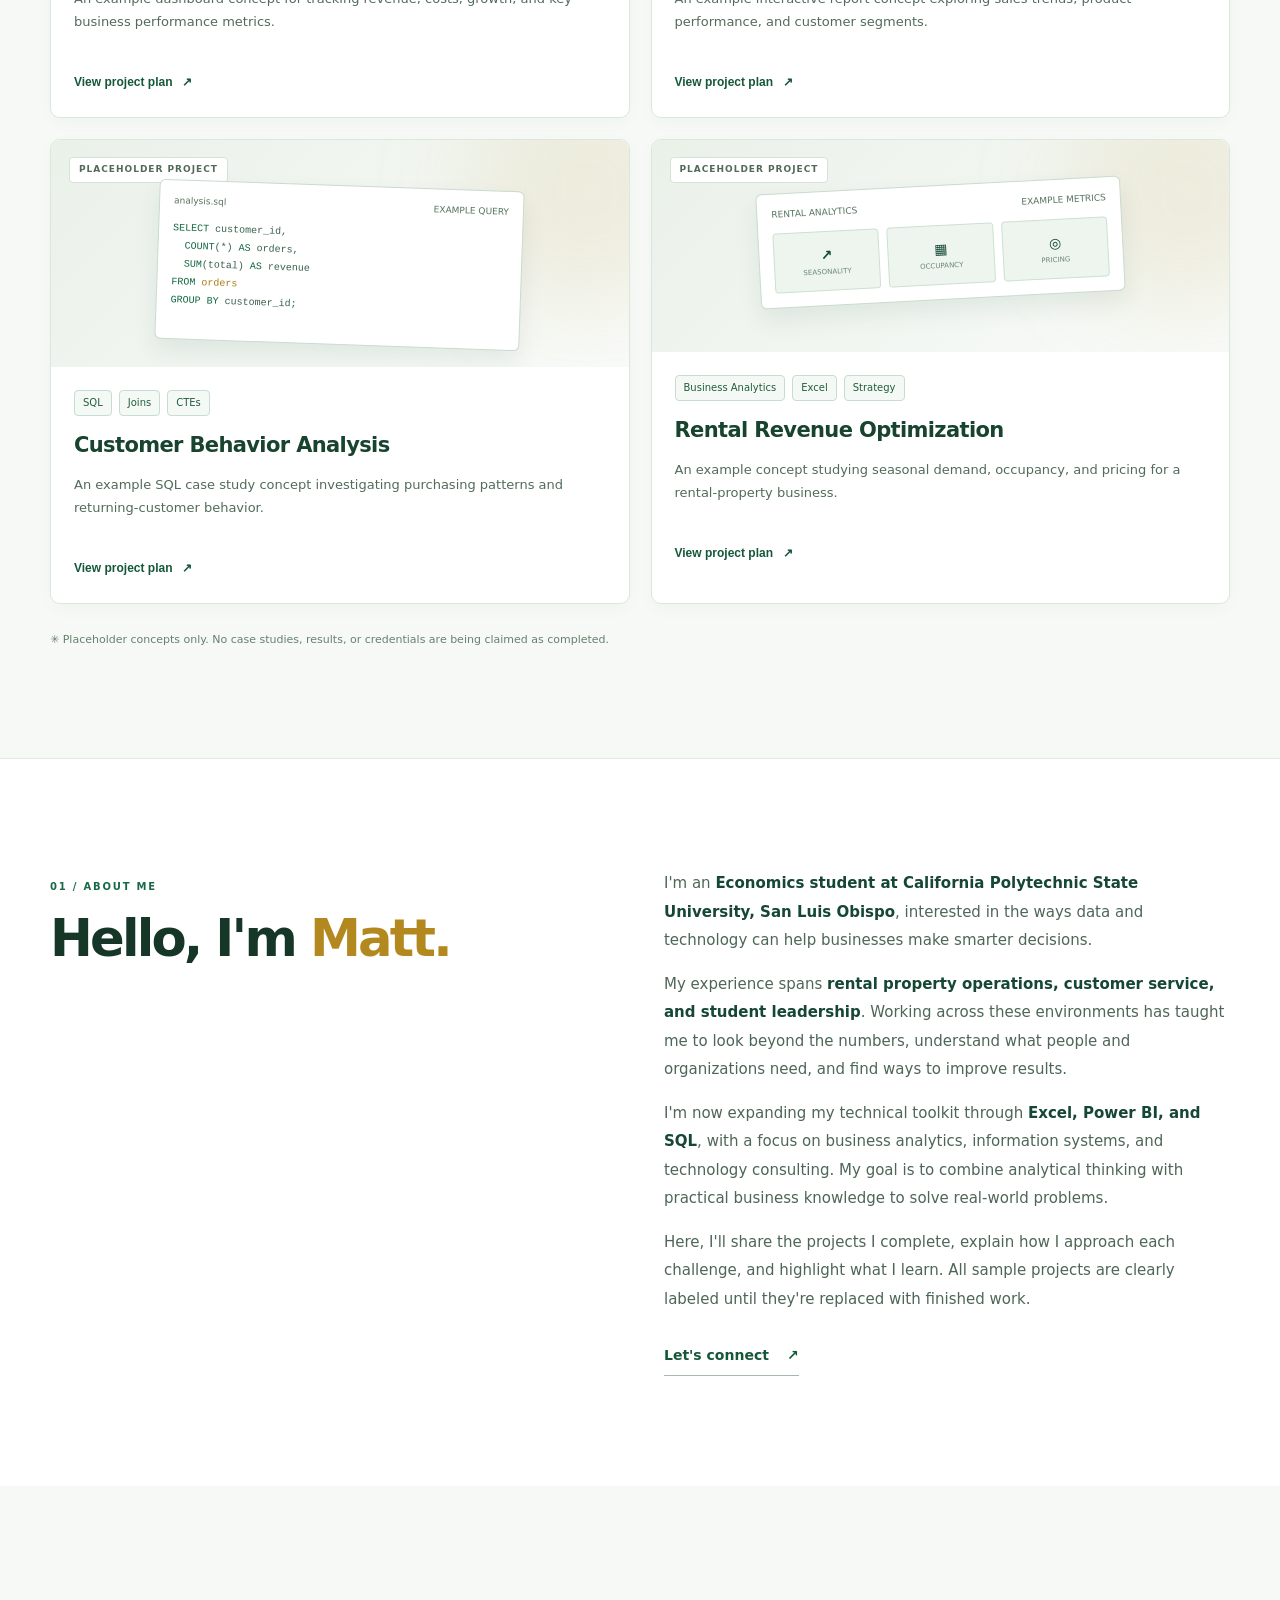
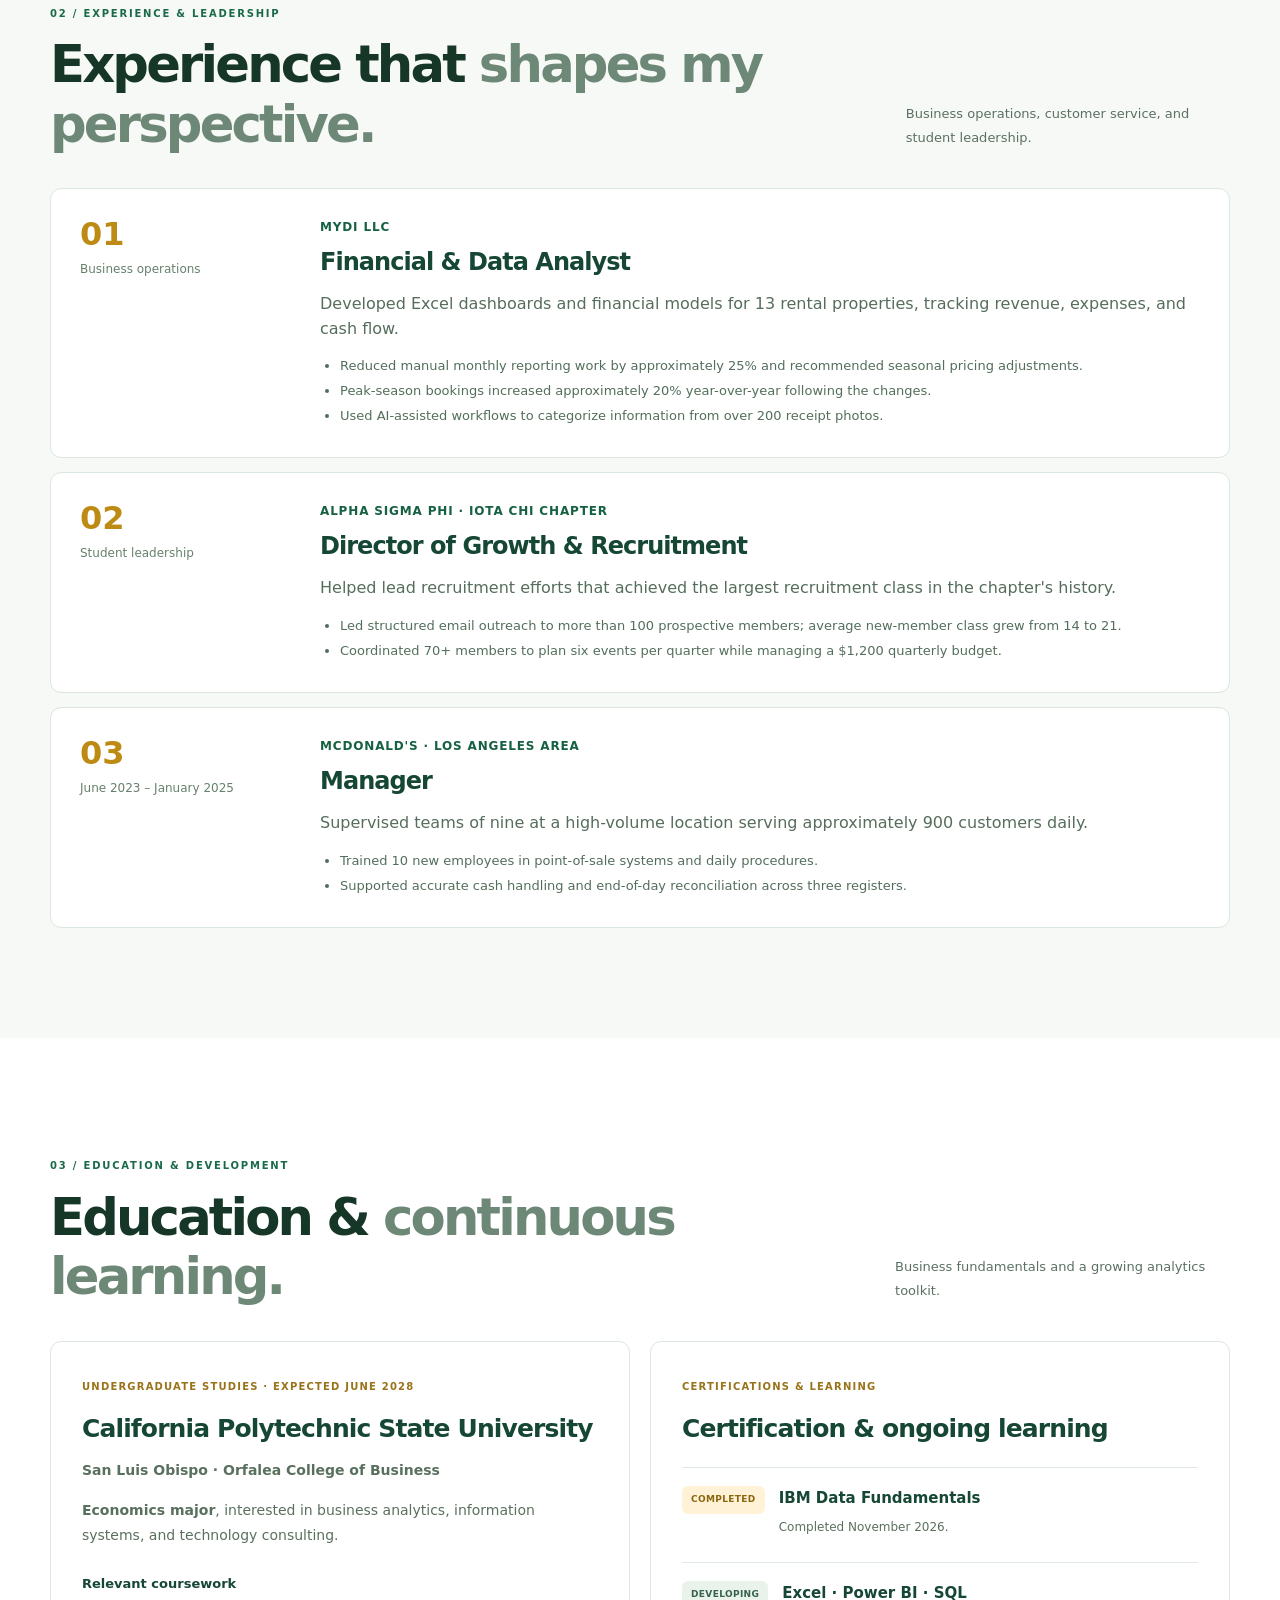
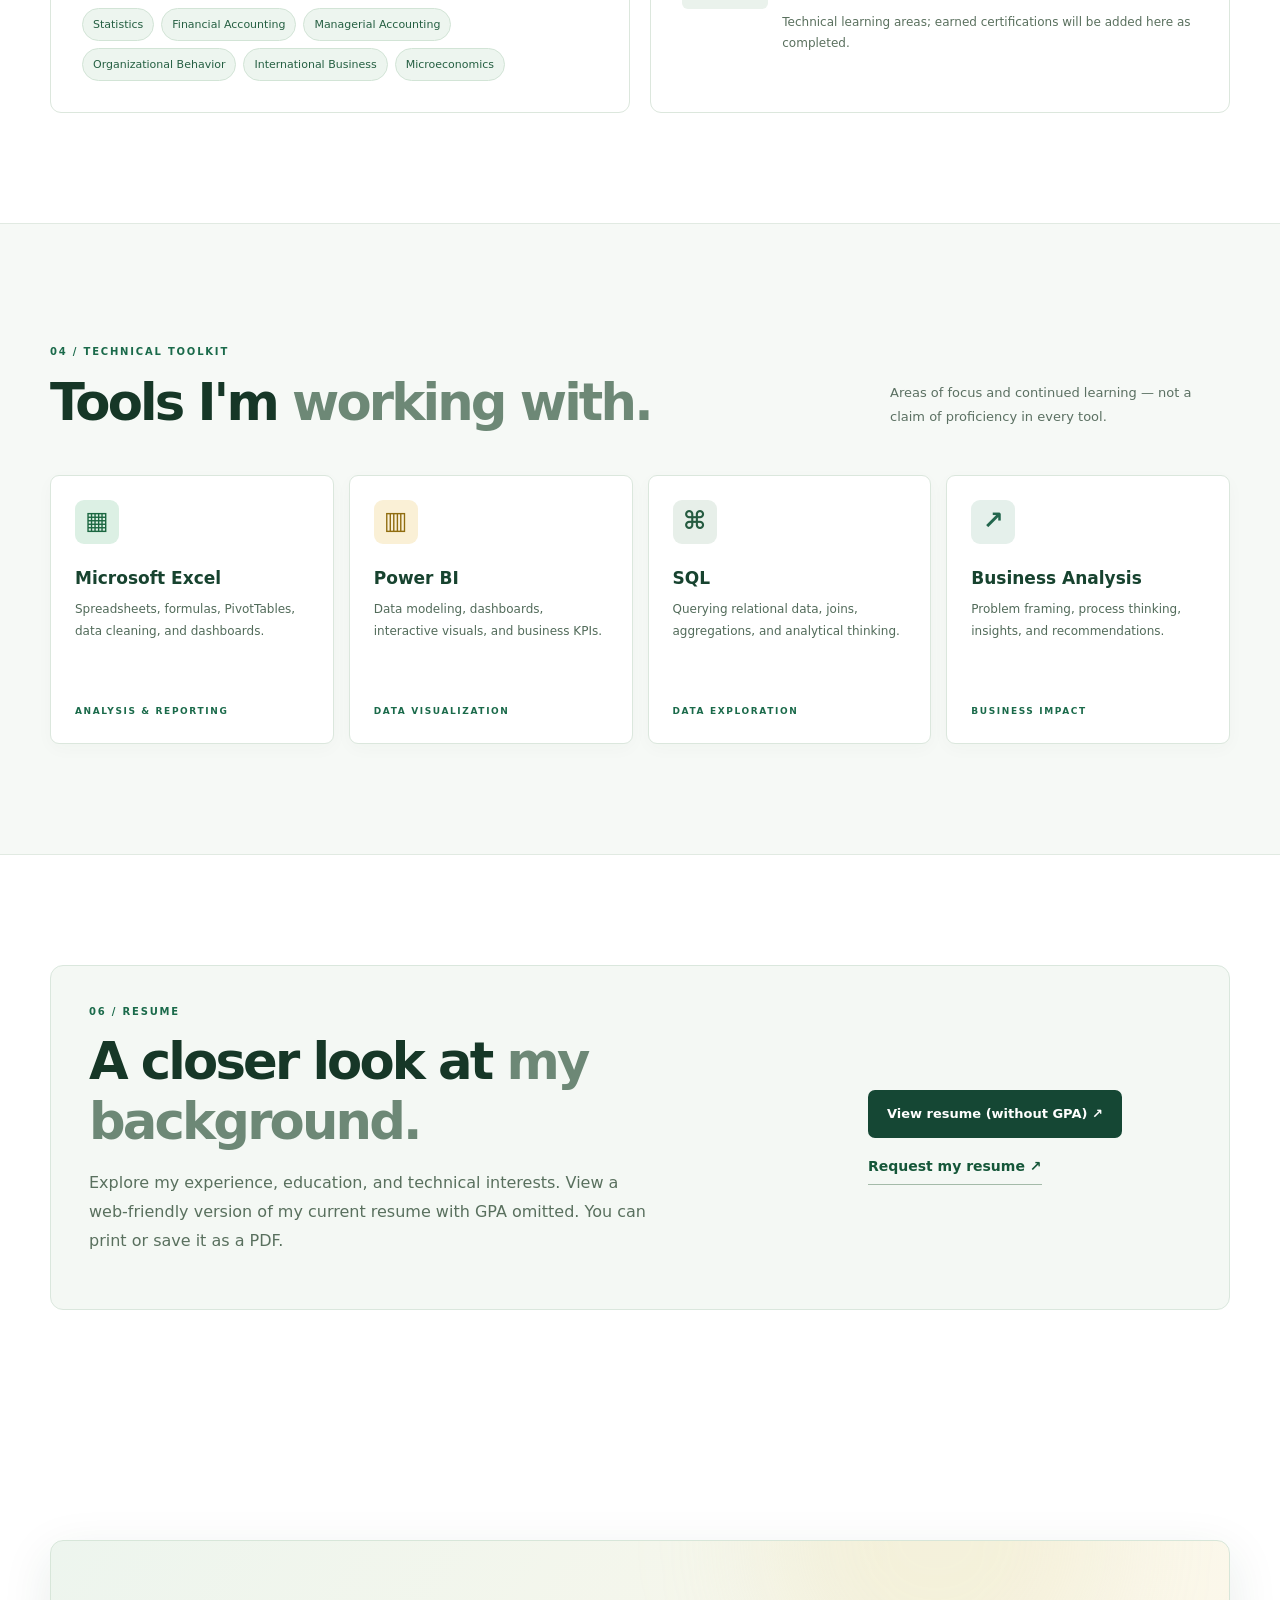
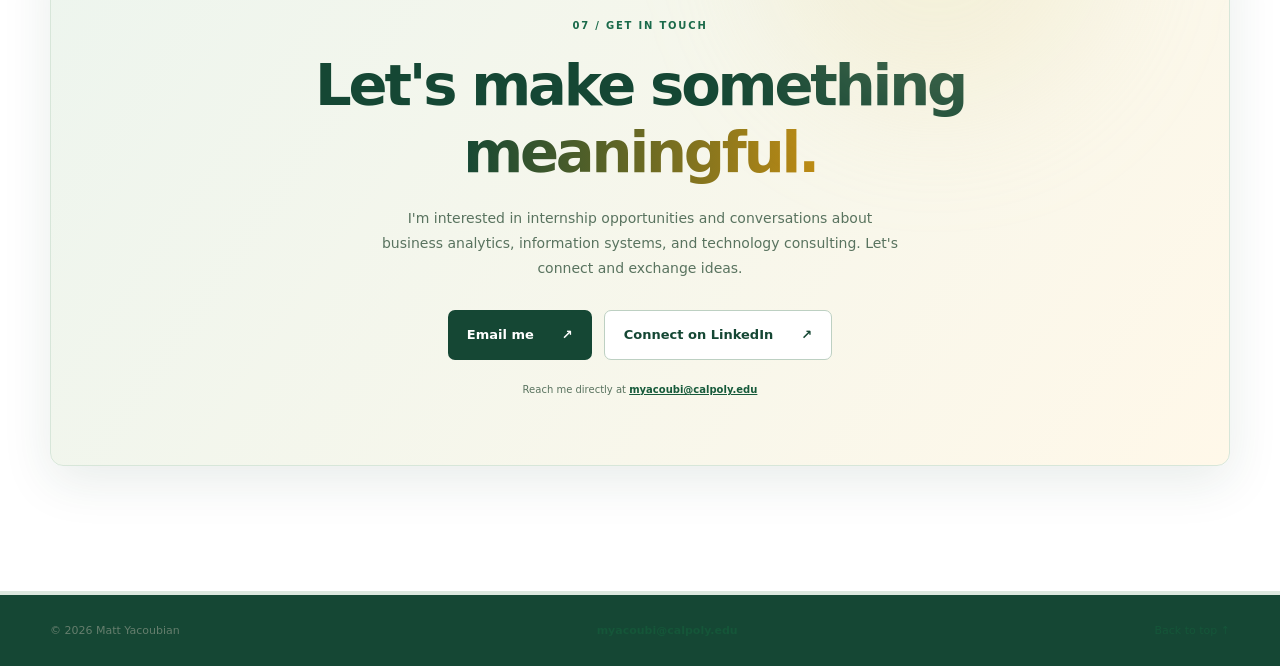
==== commit 2d426fb1: "Update experience and completed certification; link GPA-free resume" ====
--- a/index.html
+++ b/index.html
@@ -65,21 +65,21 @@
     <section class="section experience-section" id="experience" aria-labelledby="experience-title"><div class="shell">
 <div class="section-top"><div><p class="section-label">02 / EXPERIENCE & LEADERSHIP</p><h2 id="experience-title">Experience that <span class="heading-muted">shapes my perspective.</span></h2></div><p class="section-intro">Business operations, customer service, and student leadership.</p></div>
 <div class="experience-list">
-<article class="experience-item"><div class="experience-meta"><span class="experience-index">01</span><span class="experience-period">Business operations</span></div><div class="experience-main"><p class="experience-org">MYDI LLC</p><h3>Rental Property Operations</h3><p>Analyzed seasonal rental demand and recommended pricing adjustments adopted by management.</p><ul><li>Identified trends in seasonal demand and opportunities to adjust rental pricing.</li><li>Peak-season bookings increased approximately 20% year-over-year following the changes.</li><li>Contributed ideas to improve off-season bookings.</li></ul></div></article>
-<article class="experience-item"><div class="experience-meta"><span class="experience-index">02</span><span class="experience-period">Student leadership</span></div><div class="experience-main"><p class="experience-org">Alpha Sigma Phi · Iota Chi Chapter</p><h3>Director of Growth &amp; Recruitment</h3><p>Helped lead recruitment efforts that achieved the largest recruitment class in the chapter's history.</p><ul><li>Coordinated recruitment activities and outreach with chapter members.</li><li>Developed organizational, communication, and team leadership skills.</li></ul></div></article>
-<article class="experience-item"><div class="experience-meta"><span class="experience-index">03</span><span class="experience-period">Jun 2023 – Jun 2025</span></div><div class="experience-main"><p class="experience-org">McDonald's · Los Angeles area</p><h3>Manager</h3><p>Supported daily operations in a fast-paced customer-facing environment.</p><ul><li>Managed register counts, customer service, food preparation, and crew training.</li><li>Earned a promotion to manager and employee-of-the-month recognition.</li></ul></div></article>
+<article class="experience-item"><div class="experience-meta"><span class="experience-index">01</span><span class="experience-period">Business operations</span></div><div class="experience-main"><p class="experience-org">MYDI LLC</p><h3>Financial &amp; Data Analyst</h3><p>Developed Excel dashboards and financial models for 13 rental properties, tracking revenue, expenses, and cash flow.</p><ul><li>Reduced manual monthly reporting work by approximately 25% and recommended seasonal pricing adjustments.</li><li>Peak-season bookings increased approximately 20% year-over-year following the changes.</li><li>Used AI-assisted workflows to categorize information from over 200 receipt photos.</li></ul></div></article>
+<article class="experience-item"><div class="experience-meta"><span class="experience-index">02</span><span class="experience-period">Student leadership</span></div><div class="experience-main"><p class="experience-org">Alpha Sigma Phi · Iota Chi Chapter</p><h3>Director of Growth &amp; Recruitment</h3><p>Helped lead recruitment efforts that achieved the largest recruitment class in the chapter's history.</p><ul><li>Led structured email outreach to more than 100 prospective members; average new-member class grew from 14 to 21.</li><li>Coordinated 70+ members to plan six events per quarter while managing a $1,200 quarterly budget.</li></ul></div></article>
+<article class="experience-item"><div class="experience-meta"><span class="experience-index">03</span><span class="experience-period">June 2023 – January 2025</span></div><div class="experience-main"><p class="experience-org">McDonald's · Los Angeles area</p><h3>Manager</h3><p>Supervised teams of nine at a high-volume location serving approximately 900 customers daily.</p><ul><li>Trained 10 new employees in point-of-sale systems and daily procedures.</li><li>Supported accurate cash handling and end-of-day reconciliation across three registers.</li></ul></div></article>
 </div></div></section>
 
     <section class="section education-section" id="education" aria-labelledby="education-title"><div class="shell">
 <div class="section-top"><div><p class="section-label">03 / EDUCATION & DEVELOPMENT</p><h2 id="education-title">Education &amp; <span class="heading-muted">continuous learning.</span></h2></div><p class="section-intro">Business fundamentals and a growing analytics toolkit.</p></div>
 <div class="detail-grid">
-<article class="detail-card"><span class="detail-kicker">UNDERGRADUATE STUDIES · IN PROGRESS</span><h3>California Polytechnic State University</h3><p class="detail-subheading">San Luis Obispo · Orfalea College of Business</p><p><strong>Economics major</strong>, interested in business analytics, information systems, and technology consulting.</p><div class="coursework"><strong>Relevant coursework</strong><div class="pill-group"><span>Statistics</span><span>Financial Accounting</span><span>Managerial Accounting</span><span>Organizational Behavior</span><span>International Business</span><span>Microeconomics</span></div></div></article>
-<article class="detail-card" id="certifications"><span class="detail-kicker">CERTIFICATIONS &amp; LEARNING</span><h3>Learning in progress</h3><div class="credential-entry"><span class="status-pill">IN PROGRESS</span><div><strong>IBM Data Fundamentals</strong><p>Currently studying data fundamentals. This is not yet a completed certification.</p></div></div><div class="credential-entry"><span class="status-pill neutral">DEVELOPING</span><div><strong>Excel · Power BI · SQL</strong><p>Technical learning areas; earned certifications will be added here as completed.</p></div></div></article>
+<article class="detail-card"><span class="detail-kicker">UNDERGRADUATE STUDIES · EXPECTED JUNE 2028</span><h3>California Polytechnic State University</h3><p class="detail-subheading">San Luis Obispo · Orfalea College of Business</p><p><strong>Economics major</strong>, interested in business analytics, information systems, and technology consulting.</p><div class="coursework"><strong>Relevant coursework</strong><div class="pill-group"><span>Statistics</span><span>Financial Accounting</span><span>Managerial Accounting</span><span>Organizational Behavior</span><span>International Business</span><span>Microeconomics</span></div></div></article>
+<article class="detail-card" id="certifications"><span class="detail-kicker">CERTIFICATIONS &amp; LEARNING</span><h3>Certification &amp; ongoing learning</h3><div class="credential-entry"><span class="status-pill completed">COMPLETED</span><div><strong>IBM Data Fundamentals</strong><p>Completed November 2026.</p></div></div><div class="credential-entry"><span class="status-pill neutral">DEVELOPING</span><div><strong>Excel · Power BI · SQL</strong><p>Technical learning areas; earned certifications will be added here as completed.</p></div></div></article>
 </div></div></section>
 
     <section class="section skills-section" id="skills" aria-labelledby="skills-title"><div class="shell"><div class="section-top"><div><p class="section-label">04 / TECHNICAL TOOLKIT</p><h2 id="skills-title">Tools I'm <span class="heading-muted">working with.</span></h2></div><p class="section-intro">Areas of focus and continued learning — not a claim of proficiency in every tool.</p></div><div class="skills-grid"><article class="skill-card"><span class="skill-icon excel">▦</span><h3>Microsoft Excel</h3><p>Spreadsheets, formulas, PivotTables, data cleaning, and dashboards.</p><span class="skill-detail">ANALYSIS & REPORTING</span></article><article class="skill-card"><span class="skill-icon powerbi">▥</span><h3>Power BI</h3><p>Data modeling, dashboards, interactive visuals, and business KPIs.</p><span class="skill-detail">DATA VISUALIZATION</span></article><article class="skill-card"><span class="skill-icon sql">⌘</span><h3>SQL</h3><p>Querying relational data, joins, aggregations, and analytical thinking.</p><span class="skill-detail">DATA EXPLORATION</span></article><article class="skill-card"><span class="skill-icon strategy">↗</span><h3>Business Analysis</h3><p>Problem framing, process thinking, insights, and recommendations.</p><span class="skill-detail">BUSINESS IMPACT</span></article></div></div></section>
 
-    <section class="section resume-section shell" id="resume" aria-labelledby="resume-title"><div class="resume-panel"><div><p class="section-label">06 / RESUME</p><h2 id="resume-title">A closer look at <span class="heading-muted">my background.</span></h2><p>Explore my experience, education, and technical interests. A PDF resume download will be activated once my current resume is uploaded.</p></div><div class="resume-cta"><span class="resume-pending">Resume PDF · Coming soon</span><a class="text-link" href="mailto:myacoubi@calpoly.edu?subject=Resume%20request">Request my resume ↗</a></div></div></section>
+    <section class="section resume-section shell" id="resume" aria-labelledby="resume-title"><div class="resume-panel"><div><p class="section-label">06 / RESUME</p><h2 id="resume-title">A closer look at <span class="heading-muted">my background.</span></h2><p>Explore my experience, education, and technical interests. View a web-friendly version of my current resume with GPA omitted. You can print or save it as a PDF.</p></div><div class="resume-cta"><a class="button primary" href="resume.html" target="_blank" rel="noopener noreferrer">View resume (without GPA) ↗</a><a class="text-link" href="mailto:myacoubi@calpoly.edu?subject=Resume%20request">Request my resume ↗</a></div></div></section>
 
     <section class="section contact-section shell" id="contact" aria-labelledby="contact-title"><div class="contact-panel"><div class="contact-glow"></div><p class="section-label">07 / GET IN TOUCH</p><h2 id="contact-title">Let's make something <em>meaningful.</em></h2><p>I'm interested in internship opportunities and conversations about business analytics, information systems, and technology consulting. Let's connect and exchange ideas.</p><div class="contact-actions"><a class="button primary" href="mailto:myacoubi@calpoly.edu">Email me <span aria-hidden="true">↗</span></a><a class="button secondary" href="https://www.linkedin.com/in/mattyacoubian/" target="_blank" rel="noopener noreferrer">Connect on LinkedIn <span aria-hidden="true">↗</span></a></div><small>Reach me directly at <a href="mailto:myacoubi@calpoly.edu">myacoubi@calpoly.edu</a></small></div></section>
   </main>
--- a/styles.css
+++ b/styles.css
@@ -47,3 +47,123 @@
 a:focus-visible,button:focus-visible{outline:3px solid #bd8b13}
 @media(max-width:1050px){.nav-cta{display:inline-flex}.nav-links{gap:18px}.header-inner{gap:17px}}
 @media(max-width:700px){.wordmark{font-size:12px}.nav-cta{display:none}.mobile-linkedin{display:block}.menu-toggle{background:#fff;border-color:#aec7b7}.menu-toggle span{background:#154734}.nav-links{background:#fff;border-color:#d7e5da;box-shadow:0 15px 25px #143f2418}.nav-links a{color:#154734}}
+
+
+/* Cal Poly portfolio v2: white, green and gold */
+:root{color-scheme:light;--bg:#fff;--surface:#f7faf7;--surface2:#edf4ef;--stroke:#d8e4dc;--text:#163727;--muted:#566b60;--accent:#154734;--accent2:#bd8b13}
+body{background:#fff;color:var(--text)}
+body::before{background:radial-gradient(ellipse at 75% 18%,#deebe147,transparent 64%)}
+.noise{opacity:.009}
+.site-header{background:#ffffffed;border-color:#dce7de;box-shadow:0 3px 20px #1547340a}
+.wordmark{color:#154734;font-size:14px;letter-spacing:.08em}
+.nav-links{gap:clamp(9px,1.4vw,24px)}
+.nav-links a{color:#3c604b;font-size:12px;font-weight:600}
+.nav-links a:hover{color:#a47b19}
+.nav-cta{background:#154734;border-color:#154734;color:#fff;white-space:nowrap}
+.nav-cta:hover{color:#fff;background:#256448}
+.nav-cta span{color:#f2d38a}
+.mobile-linkedin{display:none}
+.eyebrow,.section-label,.dash-kicker,.skill-detail{color:#1a6a4a}
+.status-dot{background:#bd8b13;box-shadow:0 0 0 5px #bd8b1326}
+.hero h1{color:#143d2b}
+.hero h1 em,.contact-panel h2 em{background:linear-gradient(90deg,#154734,#bd8b13);background-clip:text;color:transparent}
+.hero-description{color:#52695b}
+.hero-description strong{color:#154734}
+.button.primary{background:#154734;color:#fff}
+.button.primary:hover{background:#236848}
+.button.secondary{background:#fff;color:#154734;border:1px solid #bdd0c2}
+.button.secondary:hover{background:#eef6f0}
+.hero-bottom{color:#557663}
+.hero-bottom i{background:#bd8b13}
+.small-square{border-color:#bd8b13}
+.halo-one{background:#e4efe4b8}.halo-two{background:#efe2bd80}
+.dashboard-window{background:#fff;border:1px solid #ccddd0;box-shadow:0 23px 65px #133c2426}
+.window-bar{background:#f7faf7;border-color:#e1e9e2;color:#627c69}
+.traffic b{background:#c4d0c6}.window-right{color:#317550}
+.dash-heading h2{color:#154734}.dash-heading h2 span{color:#bd8b13}
+.date-bubble{background:#ecf4ee;color:#154734}
+.metric{background:#f5f9f6;border-color:#dce8df}
+.metric strong{color:#154734}.metric strong span{color:#b2c4b5}
+.metric small,.metric>span{color:#627c69}
+.chart-panel{background:#f9fbf9;border-color:#dce8df}
+.chart-heading{color:#154734}.chart-pip,.chart-axis,.dashboard-caption{color:#728b78}
+.floating-chip{background:#fff;border-color:#d3e1d5;color:#154734;box-shadow:0 14px 28px #103a211c}
+.chip-icon{color:#bd8b13}
+.projects-section,.skills-section,.experience-section{background:#f6f9f6;border-color:#e1eae2}
+.heading-muted{color:#6d8876}
+.section-intro{color:#5b7062}
+.section-intro strong{color:#154734}
+.filter{border-color:#d0dfd2;color:#426550}
+.filter:hover,.filter.active{background:#154734;color:#fff;border-color:#154734}
+.project-card,.skill-card{background:#fff;border-color:#dbe7dd;box-shadow:0 5px 18px #15473407}
+.project-card:hover{border-color:#80ab8b}
+.project-image{background:linear-gradient(135deg,#eaf1e9,#f9fbf9)}
+.project-image::after{background:#c1a35325}
+.placeholder-badge{background:#fff;border-color:#d6e3d7;color:#526b59}
+.mini-window{background:#fff;border-color:#cadbce;box-shadow:0 12px 25px #123c2214}
+.mini-top{color:#55745e}
+.mini-bars{border-color:#cad9ce}
+.mini-bars b{background:linear-gradient(#4c9474,#154734)}
+.mini-code{color:#38614b}
+.mini-code .kw{color:#11663f}
+.mini-code .str{color:#a77c13}
+.mini-statrow span{background:#edf5ee;color:#154734;border-color:#cde0d1}
+.mini-statrow small{color:#6a8773}
+.project-body h3,.skill-card h3{color:#17432f}
+.tag{color:#215d3b;border-color:#c7ddcf;background:#f4f9f5}
+.project-body p,.skill-card p{color:#526b5a}
+.project-view,.text-link{color:#155739;border-color:#a4bba9}
+.project-footnote{color:#66816e}
+.about-copy{color:#4e6657}
+.about-copy strong{color:#154734}
+.text-gradient{color:#b3881f}
+.skill-icon.excel{background:#dcf0e4;color:#1b6741}
+.skill-icon.powerbi{background:#faf0d6;color:#906d10}
+.skill-icon.sql{background:#e7efe9;color:#255b40}
+.skill-icon.strategy{background:#e5f0eb;color:#22664d}
+.contact-panel{background:linear-gradient(125deg,#edf5ee,#fff8e9);border-color:#d7e6d9}
+.contact-panel h2{color:#154734}
+.contact-panel>p:not(.section-label),.contact-panel small{color:#59735f}
+.contact-panel small a{color:#165a3a}
+.site-footer{border-color:#dce7de}
+.footer-inner{color:#657e6d}
+.footer-inner a{color:#155639}
+dialog{background:#fff;color:#154734;border-color:#d2e1d5;box-shadow:0 25px 85px #12382647}
+dialog p,dialog ul{color:#526e5c}
+.dialog-close{color:#154734}
+.menu-toggle{background:#fff;border-color:#c9d8cc}
+.menu-toggle span{background:#154734}
+@media(max-width:700px){.nav-links{background:#fff;border-color:#dce8dc}.mobile-linkedin{display:block!important;color:#154734!important}.hero{padding-top:48px}}
+/* Experience and education cards */
+.experience-list{display:grid;gap:14px}
+.experience-item{display:grid;grid-template-columns:205px minmax(0,1fr);gap:35px;background:#fff;border:1px solid #dbe7de;border-radius:11px;padding:29px}
+.experience-meta{display:flex;flex-direction:column;gap:10px}
+.experience-index{font-size:32px;font-weight:800;line-height:1;color:#bd8b13}
+.experience-period{color:#66806c;font-size:12px}
+.experience-org{font-weight:750;font-size:12px;letter-spacing:.07em;text-transform:uppercase;color:#176143;margin:0}
+.experience-main h3{font-size:24px;letter-spacing:-.04em;color:#154734;margin:7px 0 11px}
+.experience-main p:not(.experience-org){color:#566d5c;margin:0}
+.experience-main ul{color:#536e5b;font-size:13px;line-height:1.9;padding-left:20px;margin-bottom:0}
+.detail-grid{display:grid;grid-template-columns:1fr 1fr;gap:20px}
+.detail-card{background:#fff;border:1px solid #dce7dd;border-radius:11px;padding:31px;min-width:0}
+.detail-kicker{color:#997319;letter-spacing:.12em;font-weight:800;font-size:10px}
+.detail-card h3{font-size:25px;line-height:1.2;letter-spacing:-.035em;margin:17px 0 12px;color:#154734}
+.detail-card p{color:#5a705e;font-size:14px;line-height:1.8}
+.detail-subheading{font-weight:600}
+.coursework{margin-top:23px}.coursework strong{font-size:13px;color:#154734}
+.pill-group{display:flex;gap:7px;flex-wrap:wrap;margin-top:12px}
+.pill-group span{font-size:11px;color:#255f42;background:#edf5ef;border:1px solid #d2e4d6;border-radius:999px;padding:7px 10px}
+.credential-entry{display:flex;align-items:start;gap:14px;margin-top:23px;padding-top:18px;border-top:1px solid #e0eae2}
+.credential-entry strong{font-size:15px;color:#154734}
+.credential-entry p{font-size:12px;margin:6px 0 0}
+.status-pill{flex-shrink:0;font-size:9px;font-weight:800;letter-spacing:.04em;border-radius:6px;background:#fff2d6;color:#8b6611;padding:7px 9px}
+.status-pill.neutral{background:#eaf2ec;color:#35634b}
+.resume-panel{display:grid;grid-template-columns:1.4fr .6fr;align-items:center;gap:25px;padding:38px;background:#f4f8f4;border:1px solid #dae7dd;border-radius:13px}
+.resume-panel .section-label{margin:0}
+.resume-panel h2{margin:13px 0 18px}
+.resume-panel p:not(.section-label){color:#59705e;line-height:1.8;max-width:570px}
+.resume-cta{display:flex;flex-direction:column;align-items:flex-start;gap:9px}
+.resume-pending{padding:14px 16px;border-radius:7px;background:#e6ede7;color:#557562;font-size:13px;font-weight:700}
+.resume-cta .text-link{margin-top:9px}
+@media(max-width:850px){.experience-item{grid-template-columns:1fr;gap:16px}.experience-meta{flex-direction:row;align-items:center}.detail-grid,.resume-panel{grid-template-columns:1fr}}
+@media(max-width:700px){.experience-item,.detail-card{padding:23px}.resume-panel{padding:24px}.nav-links a{font-size:14px}}
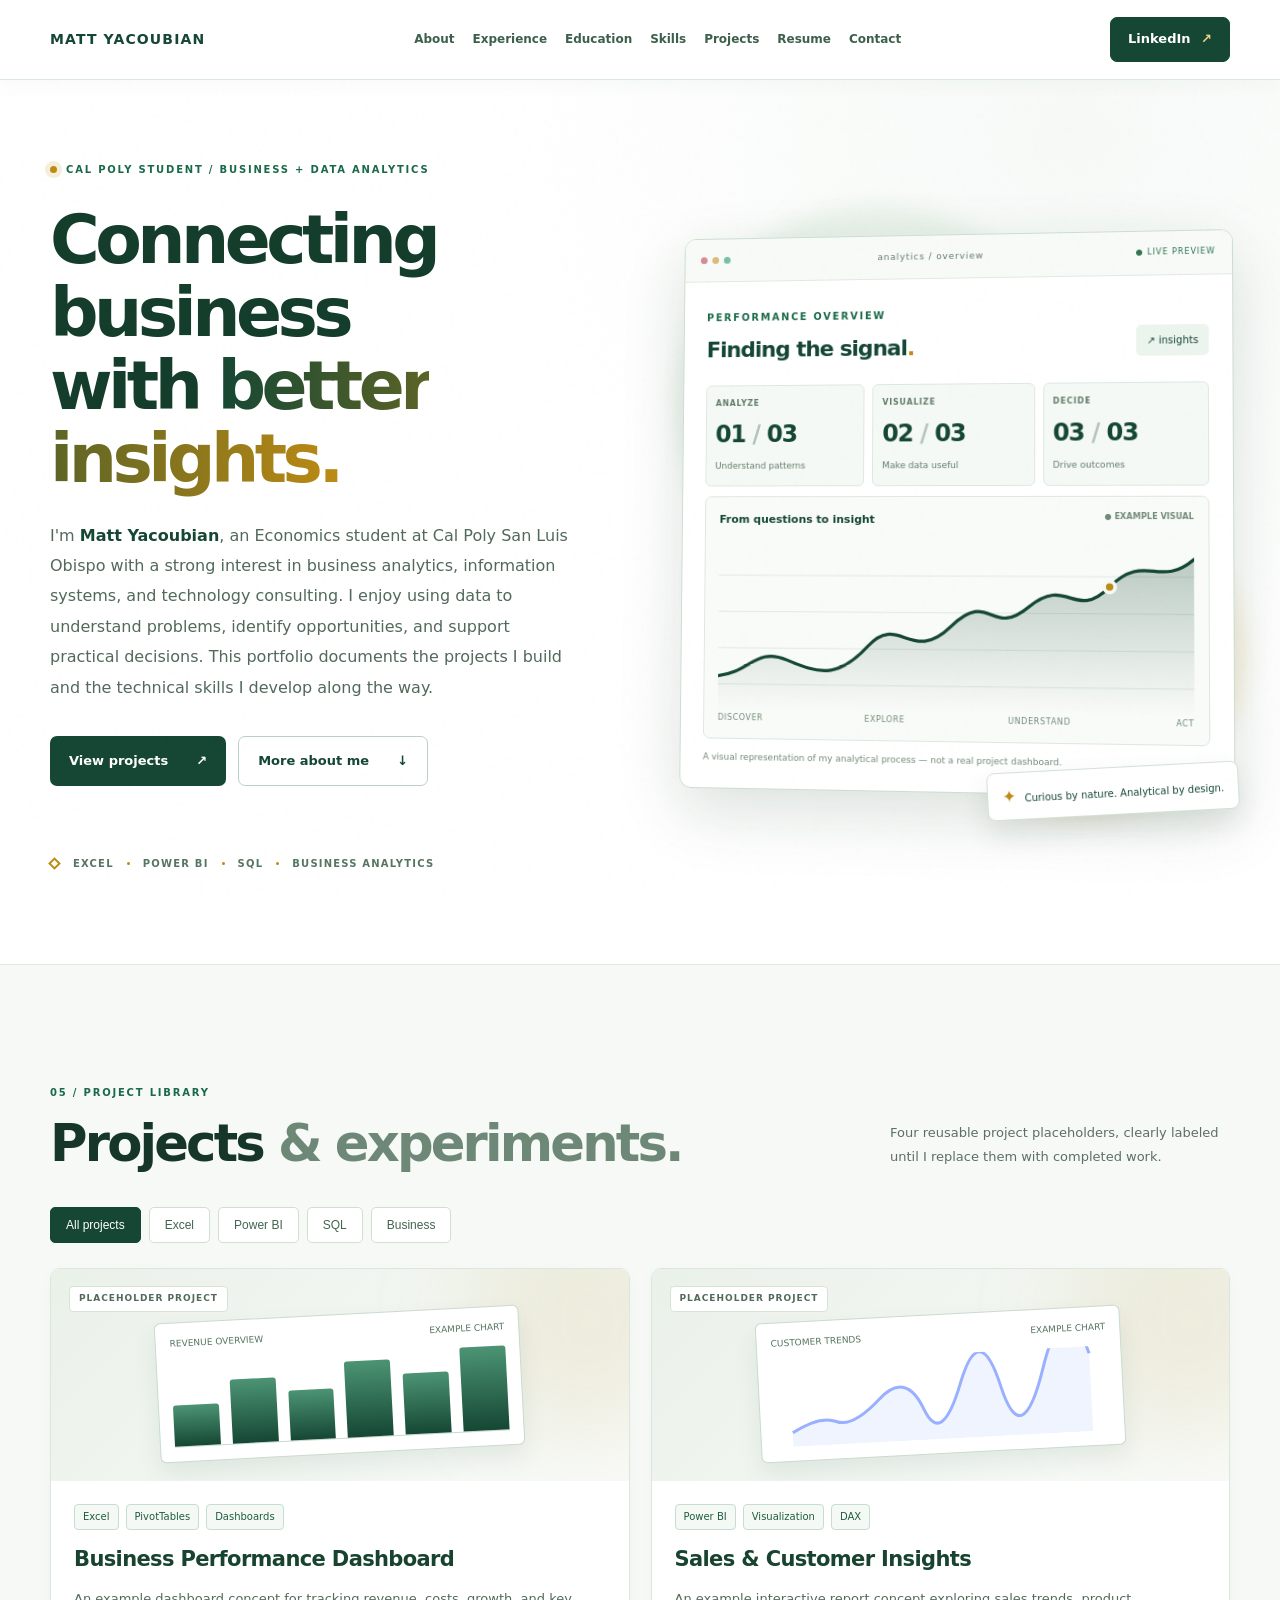
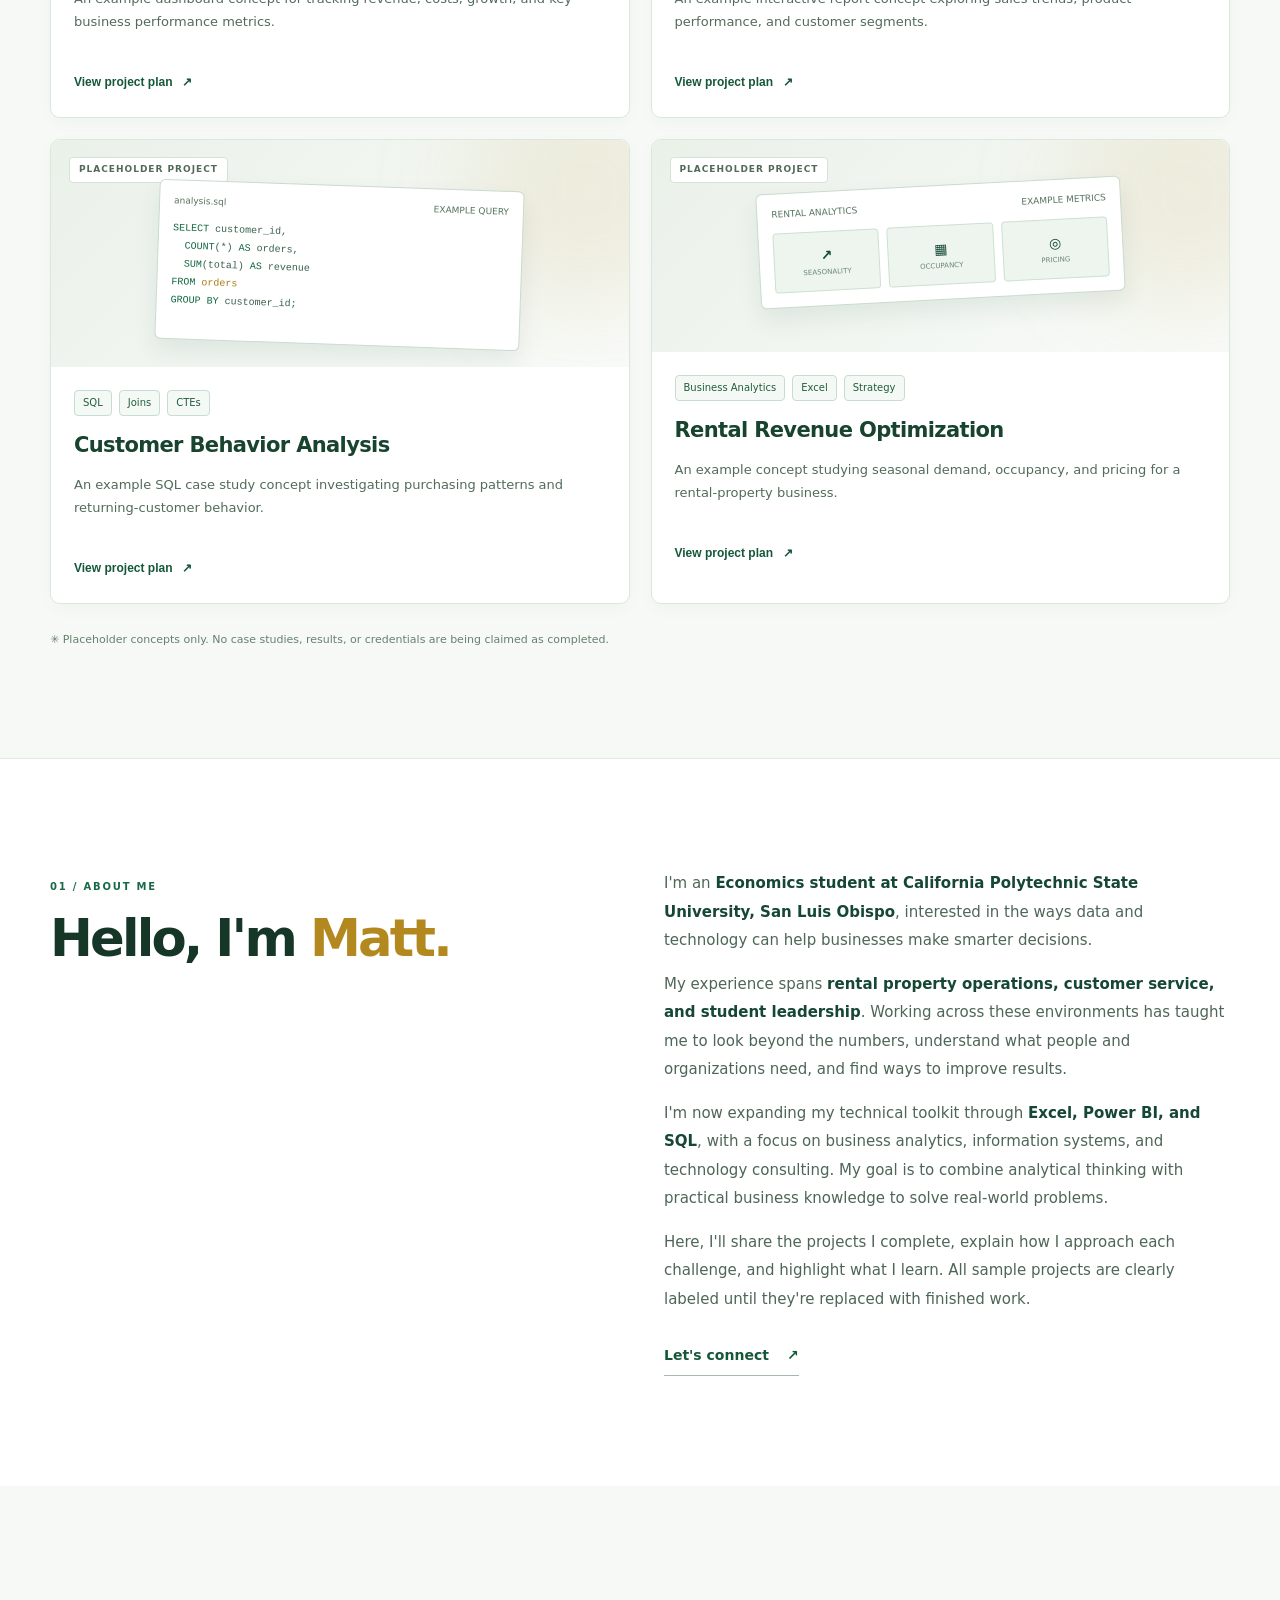
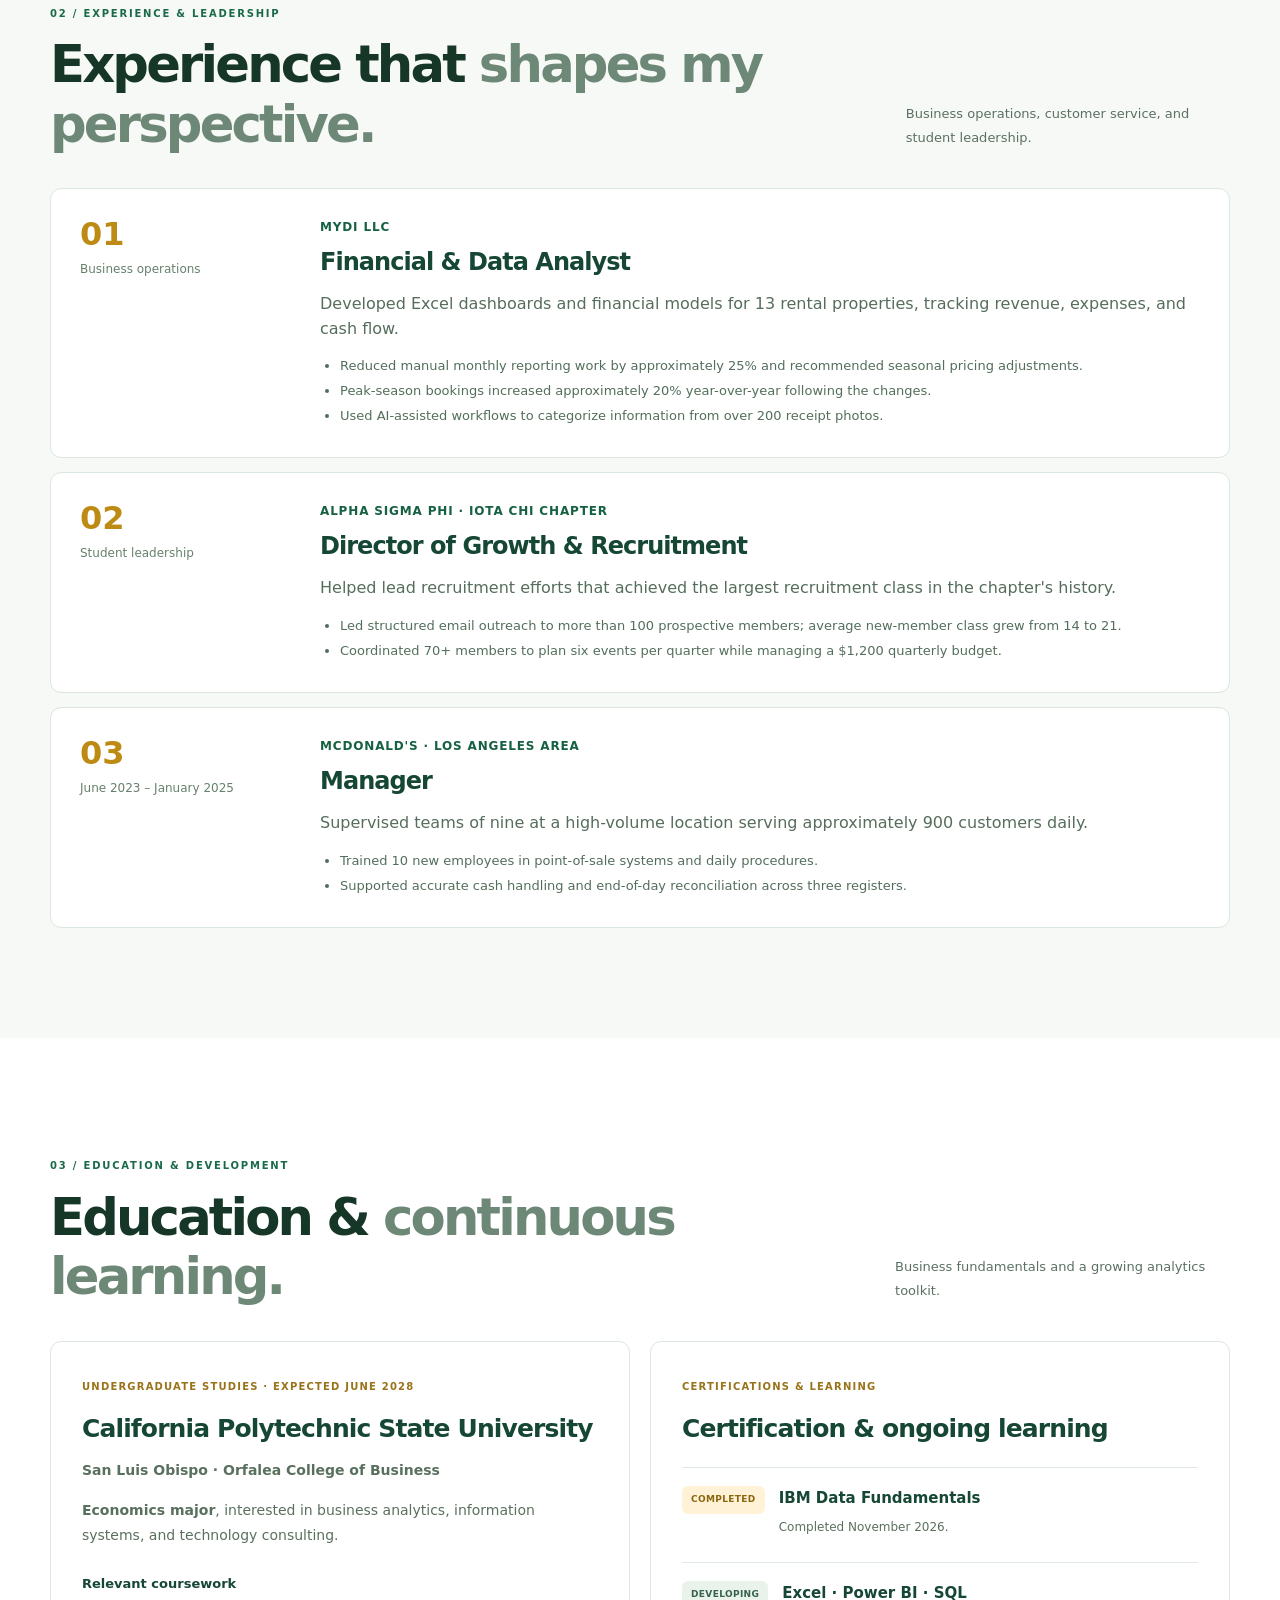
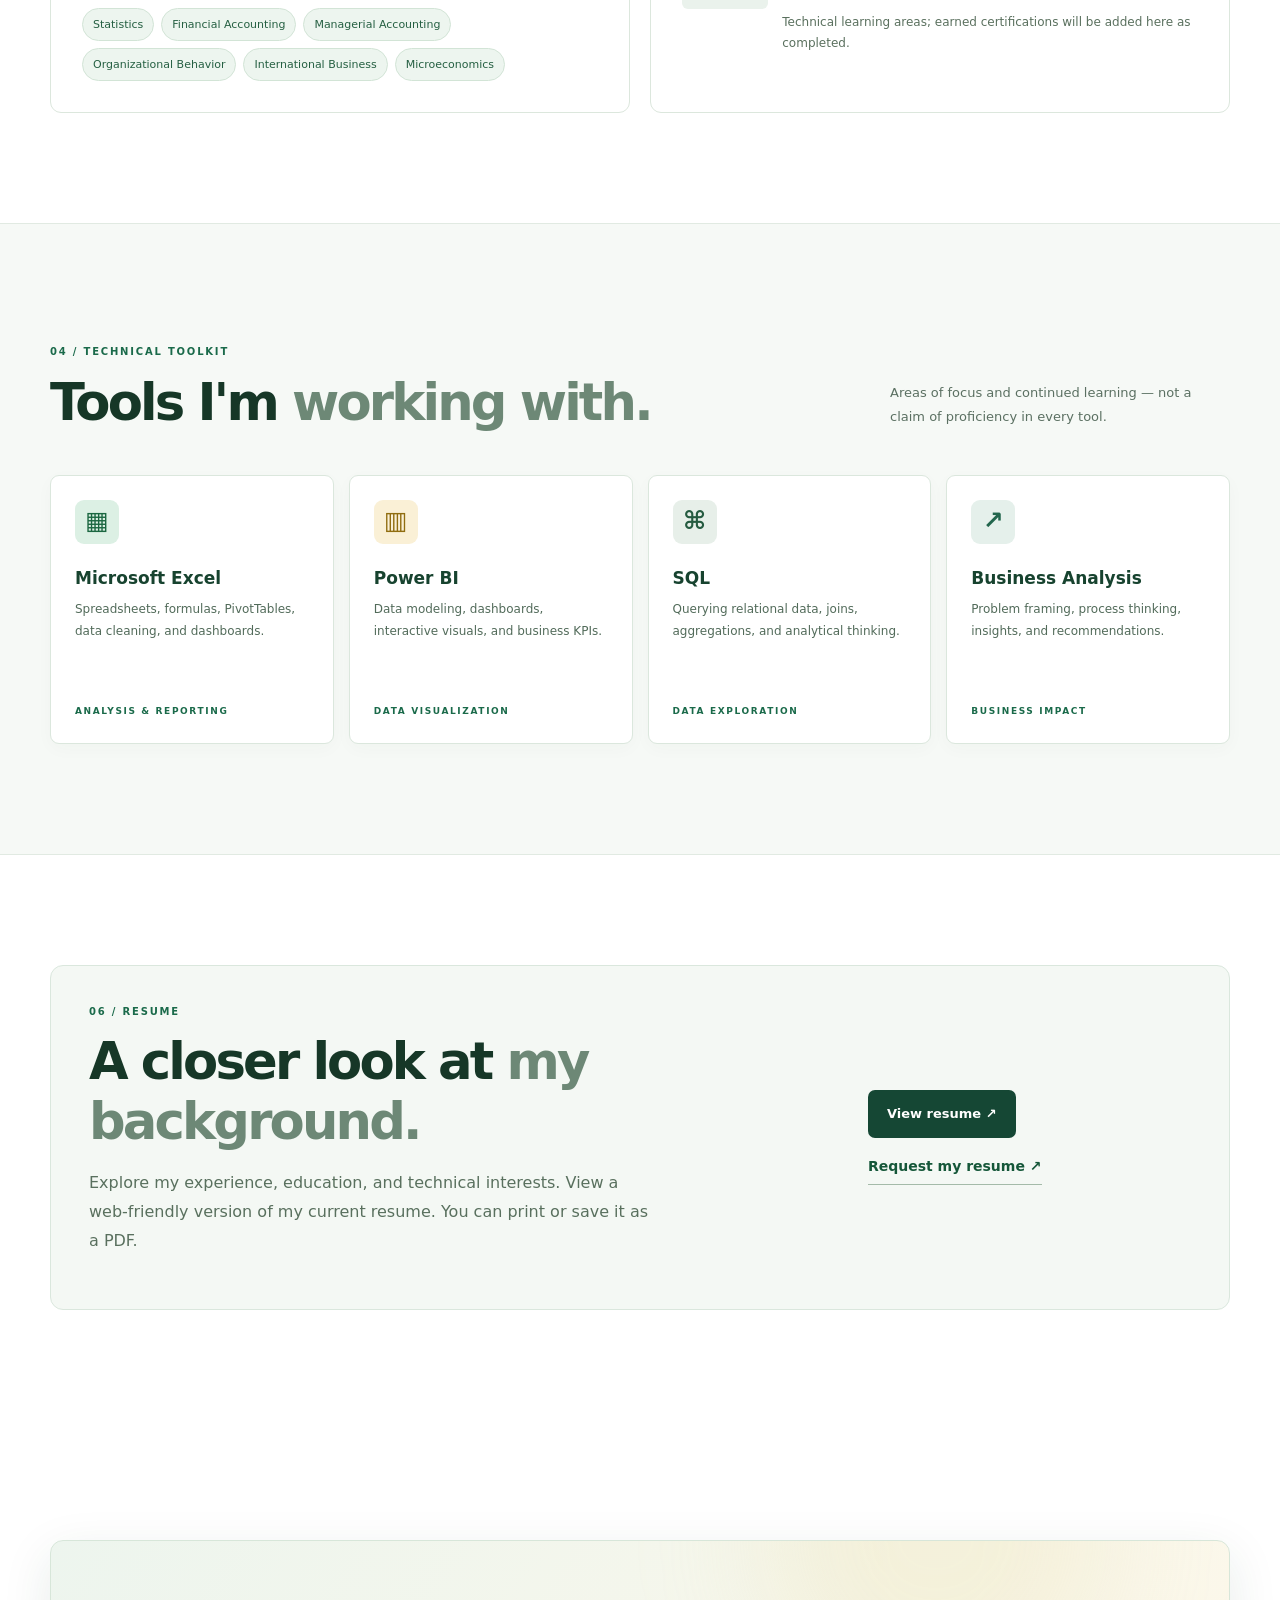
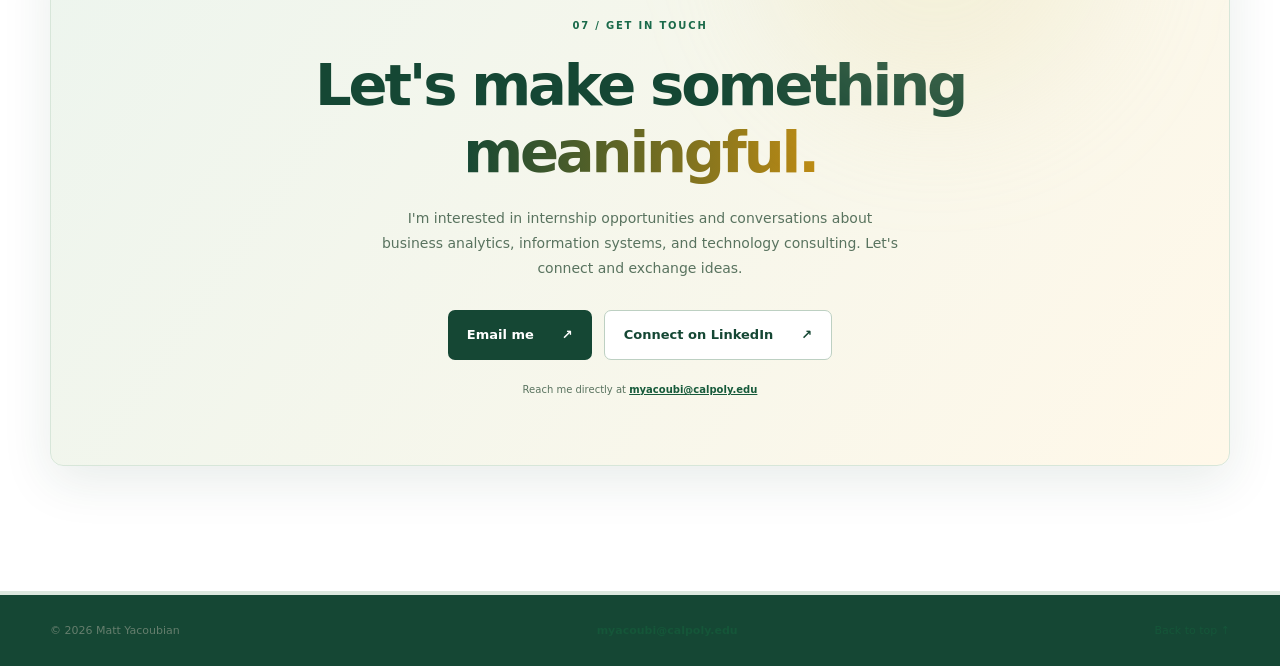
==== commit 3c83017f: "Simplify resume link and description" ====
--- a/index.html
+++ b/index.html
@@ -79,7 +79,7 @@
 
     <section class="section skills-section" id="skills" aria-labelledby="skills-title"><div class="shell"><div class="section-top"><div><p class="section-label">04 / TECHNICAL TOOLKIT</p><h2 id="skills-title">Tools I'm <span class="heading-muted">working with.</span></h2></div><p class="section-intro">Areas of focus and continued learning — not a claim of proficiency in every tool.</p></div><div class="skills-grid"><article class="skill-card"><span class="skill-icon excel">▦</span><h3>Microsoft Excel</h3><p>Spreadsheets, formulas, PivotTables, data cleaning, and dashboards.</p><span class="skill-detail">ANALYSIS & REPORTING</span></article><article class="skill-card"><span class="skill-icon powerbi">▥</span><h3>Power BI</h3><p>Data modeling, dashboards, interactive visuals, and business KPIs.</p><span class="skill-detail">DATA VISUALIZATION</span></article><article class="skill-card"><span class="skill-icon sql">⌘</span><h3>SQL</h3><p>Querying relational data, joins, aggregations, and analytical thinking.</p><span class="skill-detail">DATA EXPLORATION</span></article><article class="skill-card"><span class="skill-icon strategy">↗</span><h3>Business Analysis</h3><p>Problem framing, process thinking, insights, and recommendations.</p><span class="skill-detail">BUSINESS IMPACT</span></article></div></div></section>
 
-    <section class="section resume-section shell" id="resume" aria-labelledby="resume-title"><div class="resume-panel"><div><p class="section-label">06 / RESUME</p><h2 id="resume-title">A closer look at <span class="heading-muted">my background.</span></h2><p>Explore my experience, education, and technical interests. View a web-friendly version of my current resume with GPA omitted. You can print or save it as a PDF.</p></div><div class="resume-cta"><a class="button primary" href="resume.html" target="_blank" rel="noopener noreferrer">View resume (without GPA) ↗</a><a class="text-link" href="mailto:myacoubi@calpoly.edu?subject=Resume%20request">Request my resume ↗</a></div></div></section>
+    <section class="section resume-section shell" id="resume" aria-labelledby="resume-title"><div class="resume-panel"><div><p class="section-label">06 / RESUME</p><h2 id="resume-title">A closer look at <span class="heading-muted">my background.</span></h2><p>Explore my experience, education, and technical interests. View a web-friendly version of my current resume. You can print or save it as a PDF.</p></div><div class="resume-cta"><a class="button primary" href="resume.html" target="_blank" rel="noopener noreferrer">View resume ↗</a><a class="text-link" href="mailto:myacoubi@calpoly.edu?subject=Resume%20request">Request my resume ↗</a></div></div></section>
 
     <section class="section contact-section shell" id="contact" aria-labelledby="contact-title"><div class="contact-panel"><div class="contact-glow"></div><p class="section-label">07 / GET IN TOUCH</p><h2 id="contact-title">Let's make something <em>meaningful.</em></h2><p>I'm interested in internship opportunities and conversations about business analytics, information systems, and technology consulting. Let's connect and exchange ideas.</p><div class="contact-actions"><a class="button primary" href="mailto:myacoubi@calpoly.edu">Email me <span aria-hidden="true">↗</span></a><a class="button secondary" href="https://www.linkedin.com/in/mattyacoubian/" target="_blank" rel="noopener noreferrer">Connect on LinkedIn <span aria-hidden="true">↗</span></a></div><small>Reach me directly at <a href="mailto:myacoubi@calpoly.edu">myacoubi@calpoly.edu</a></small></div></section>
   </main>
